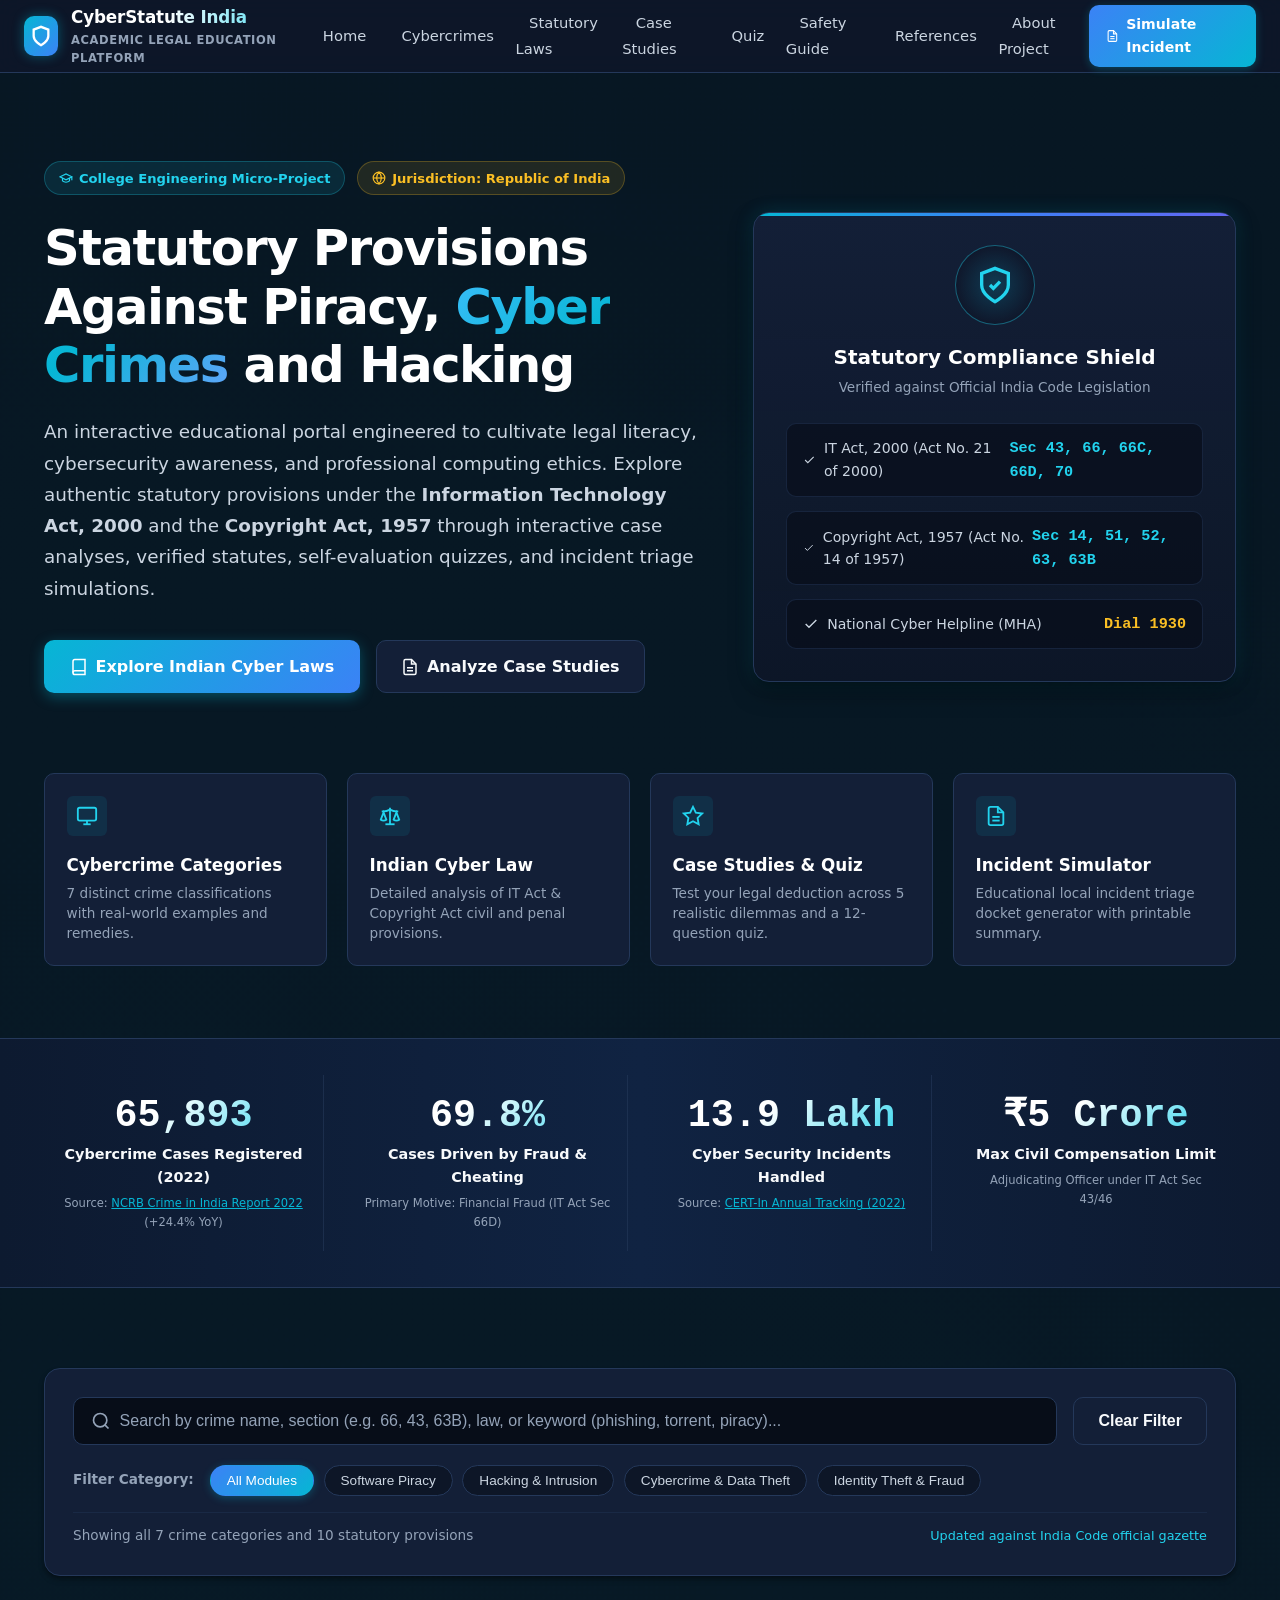
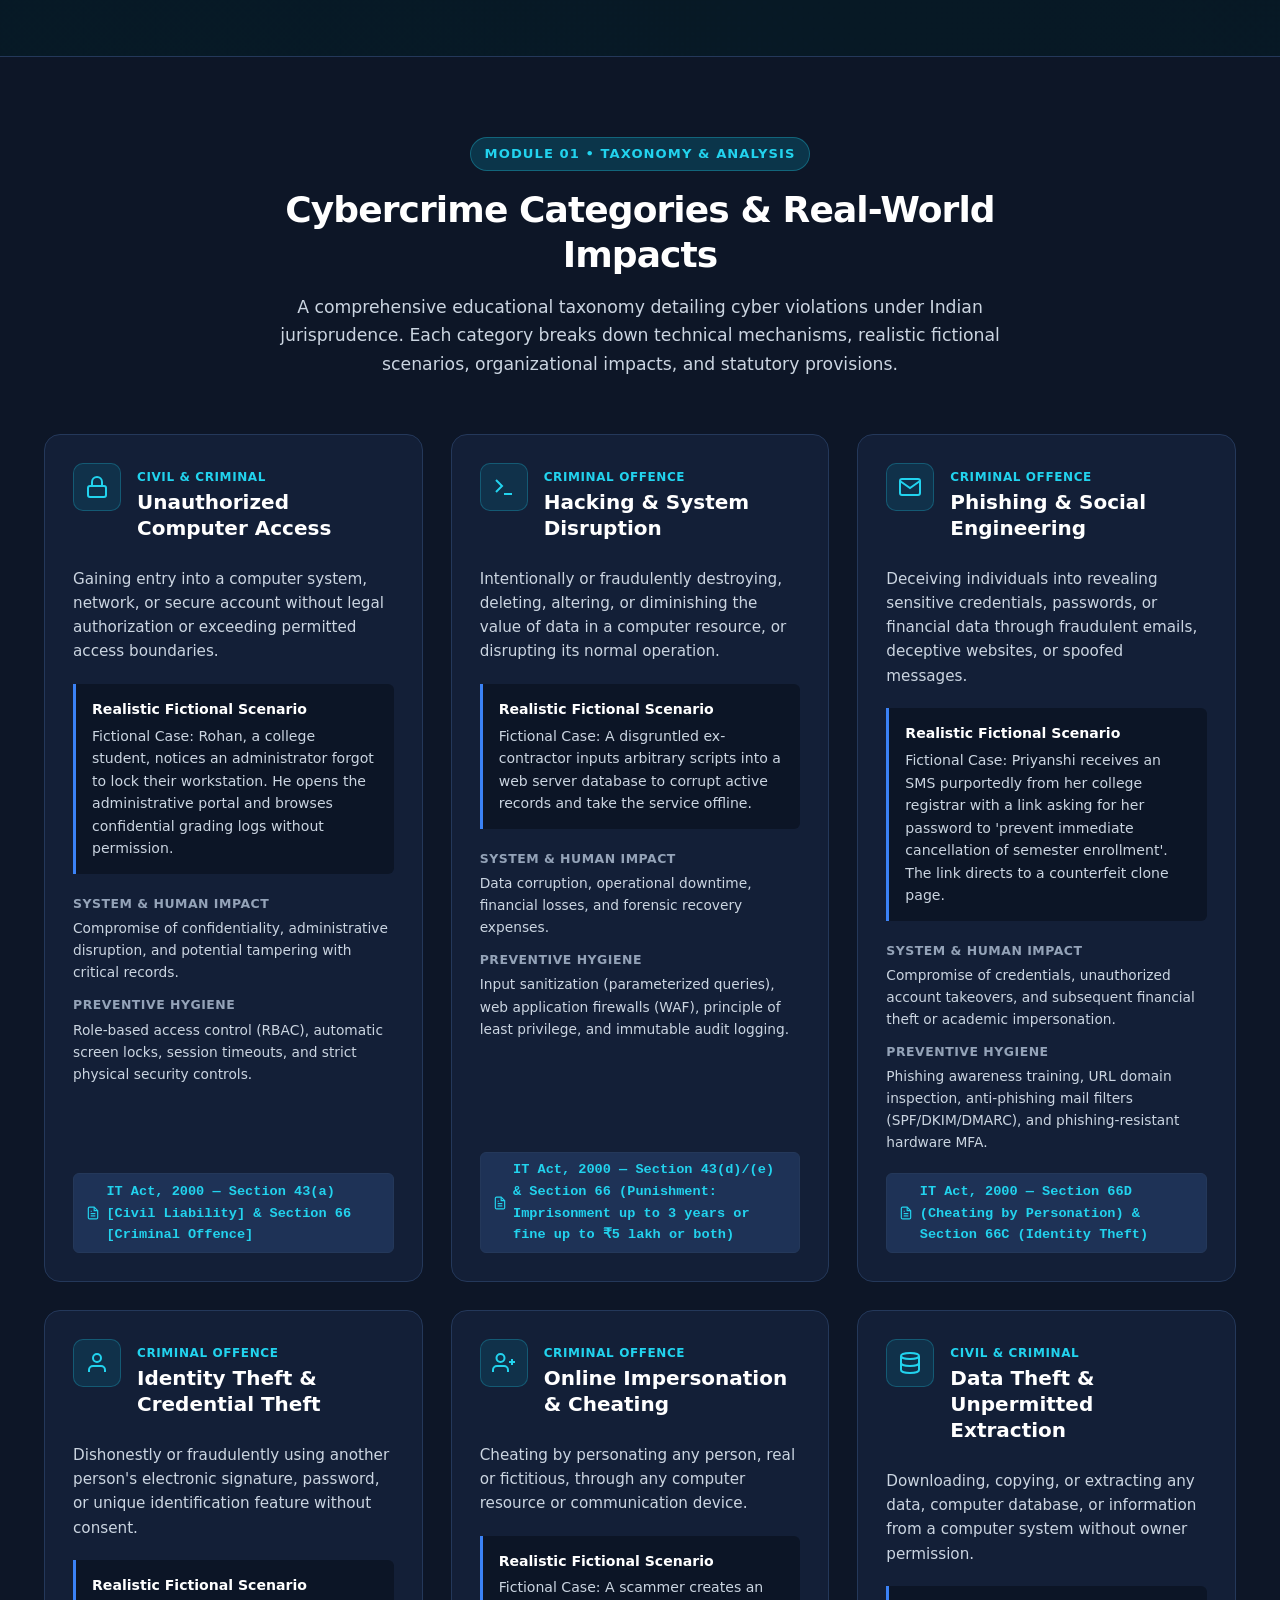
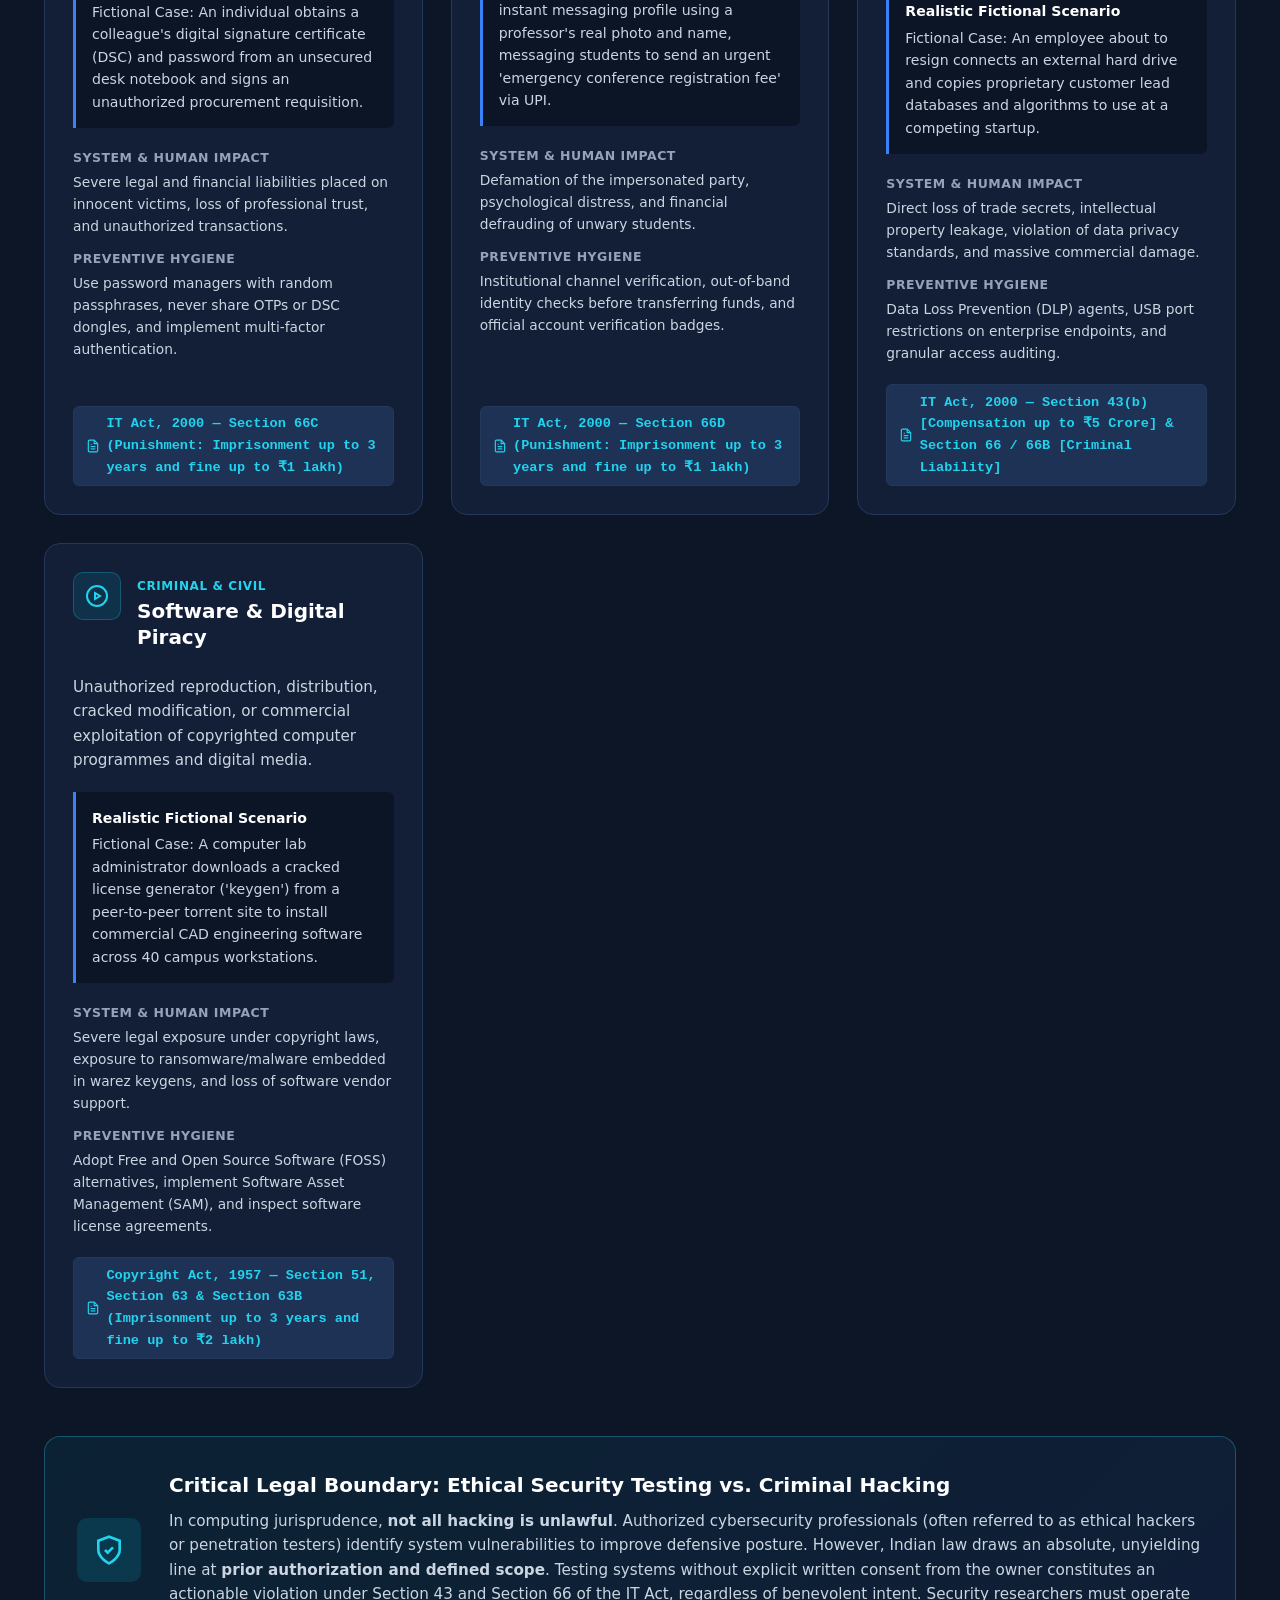
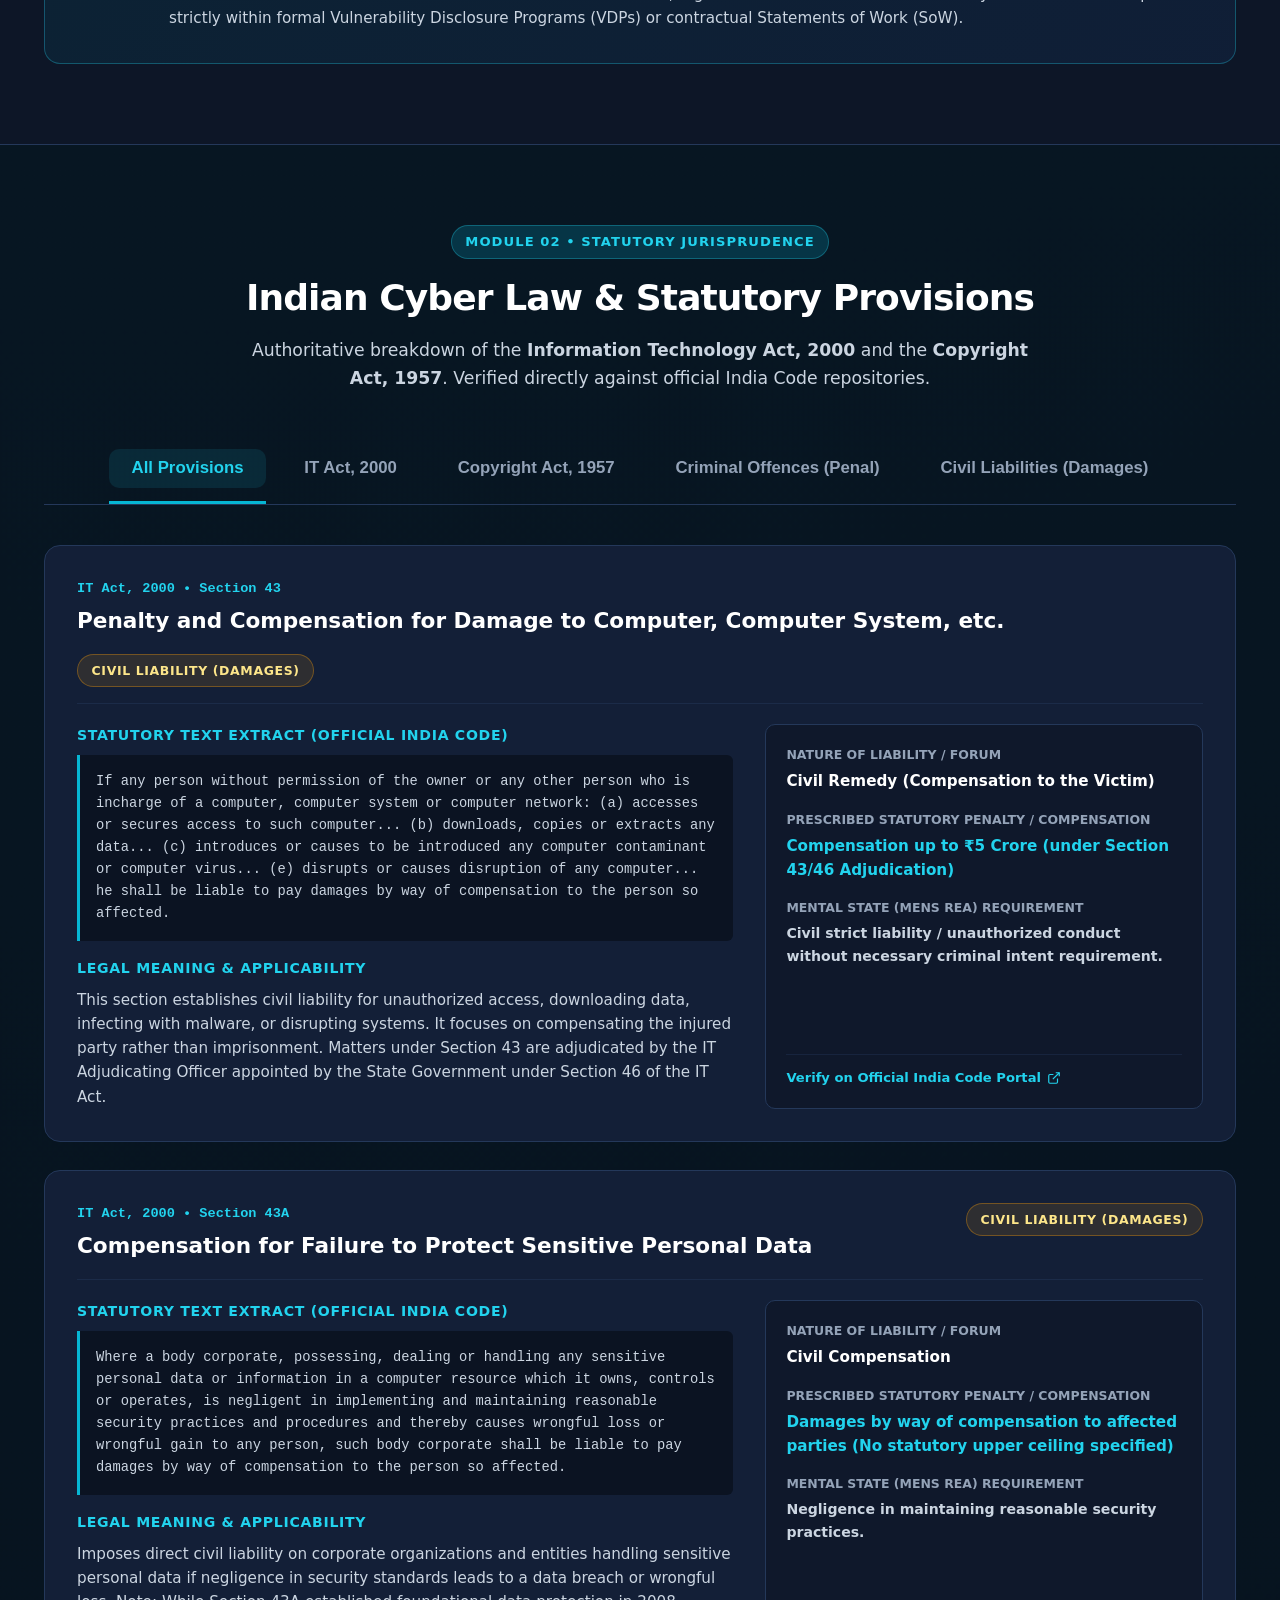
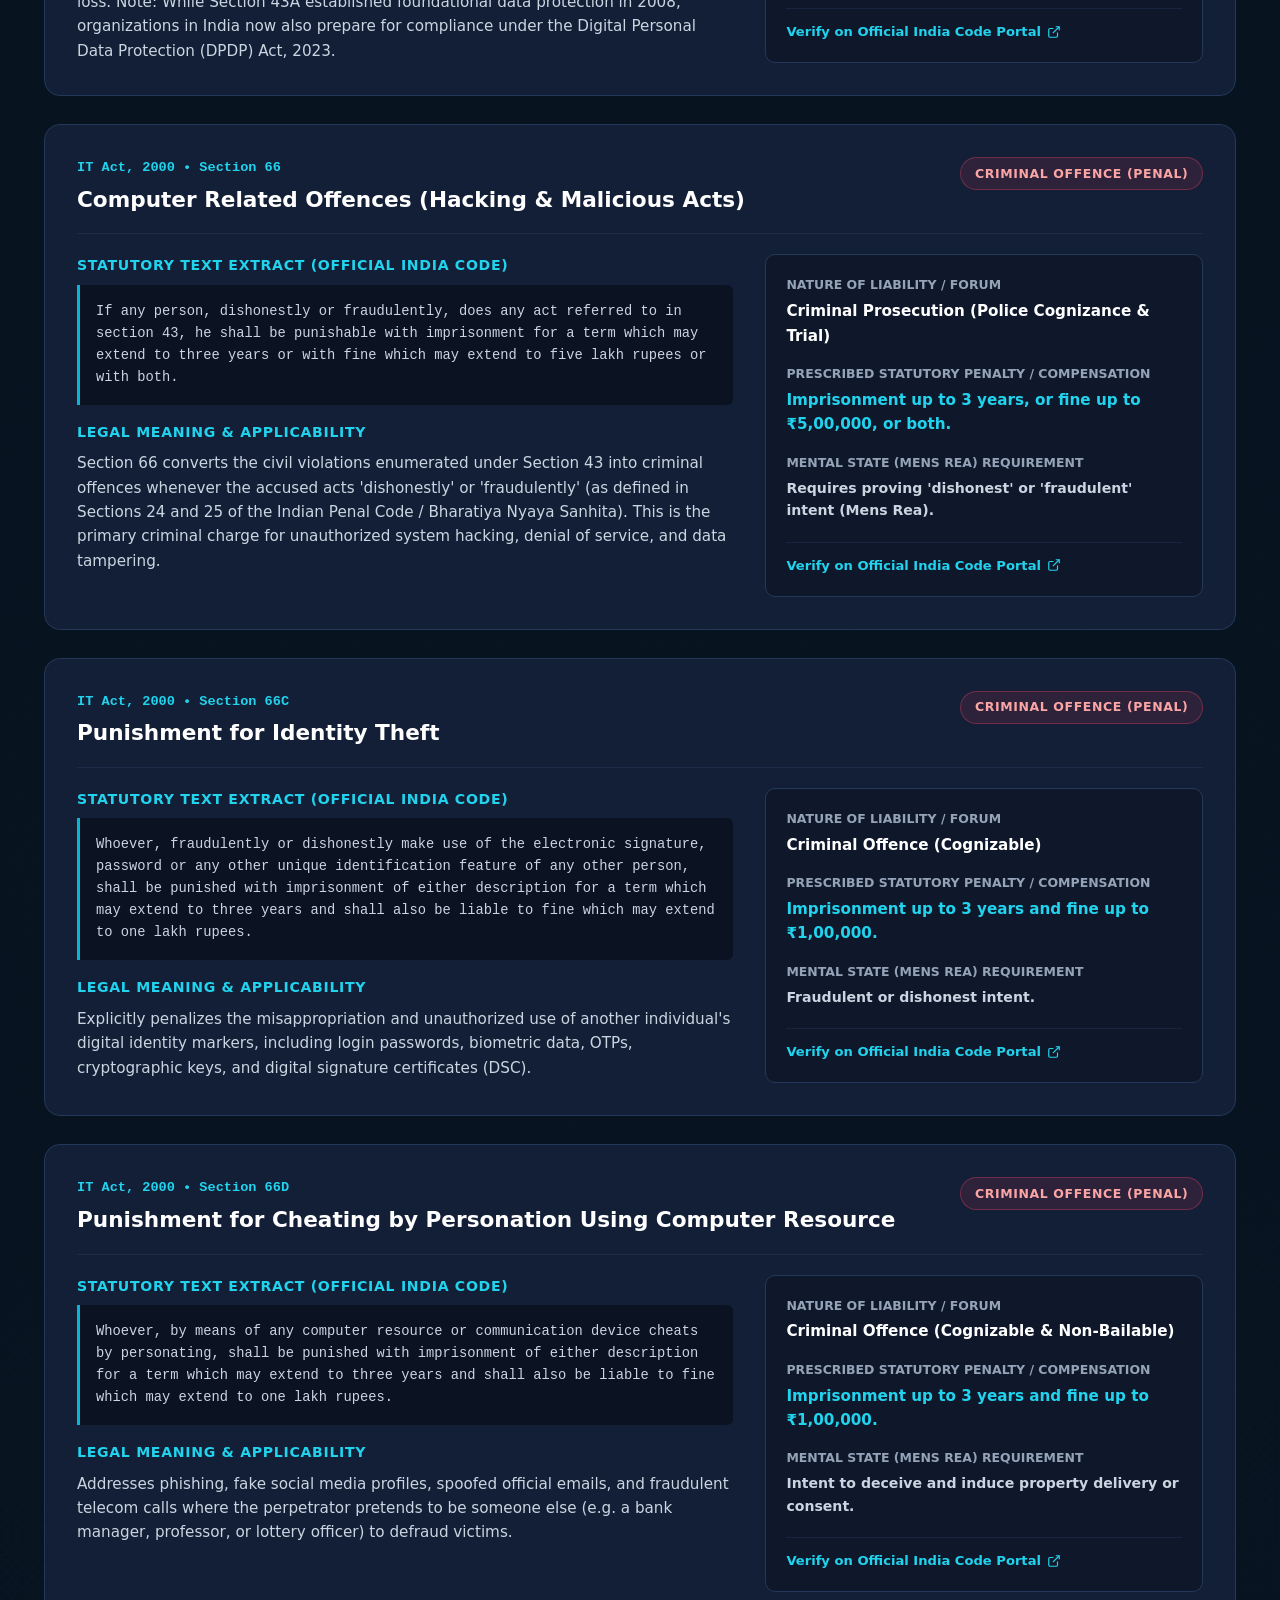
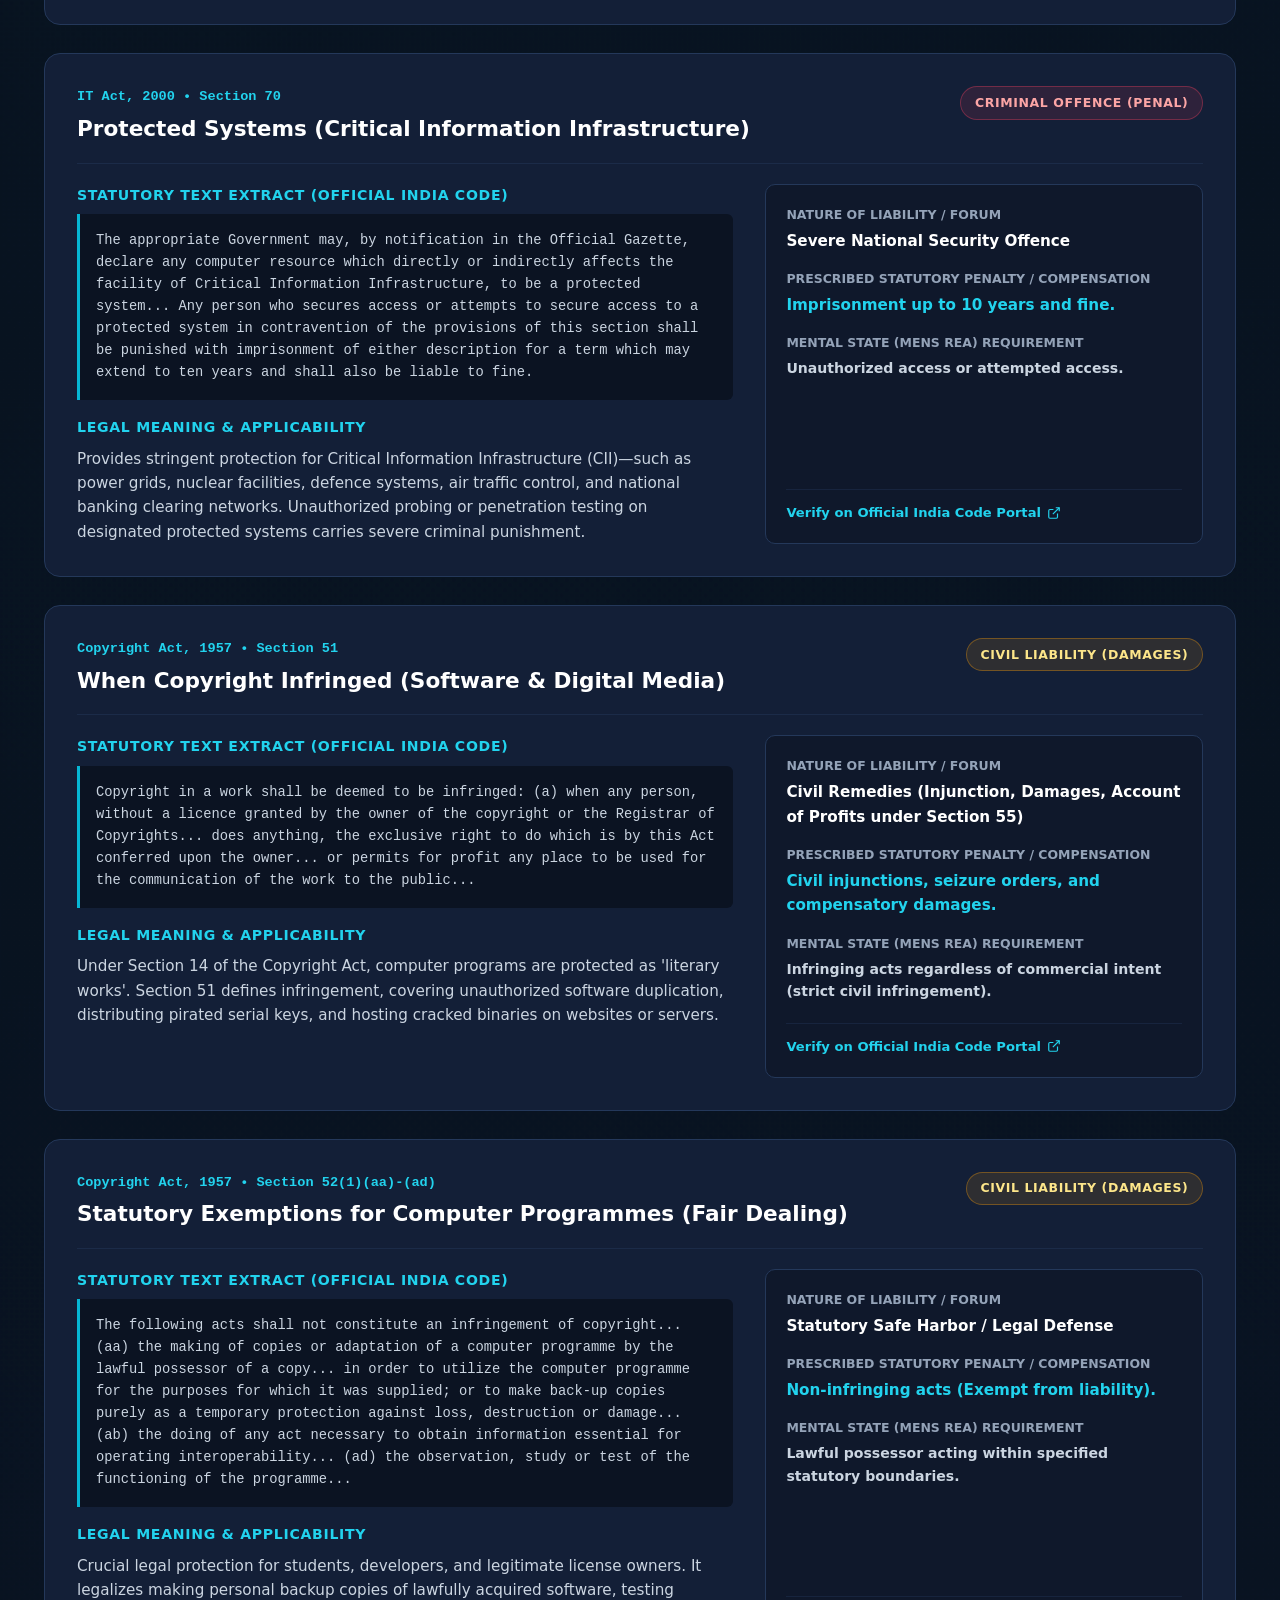
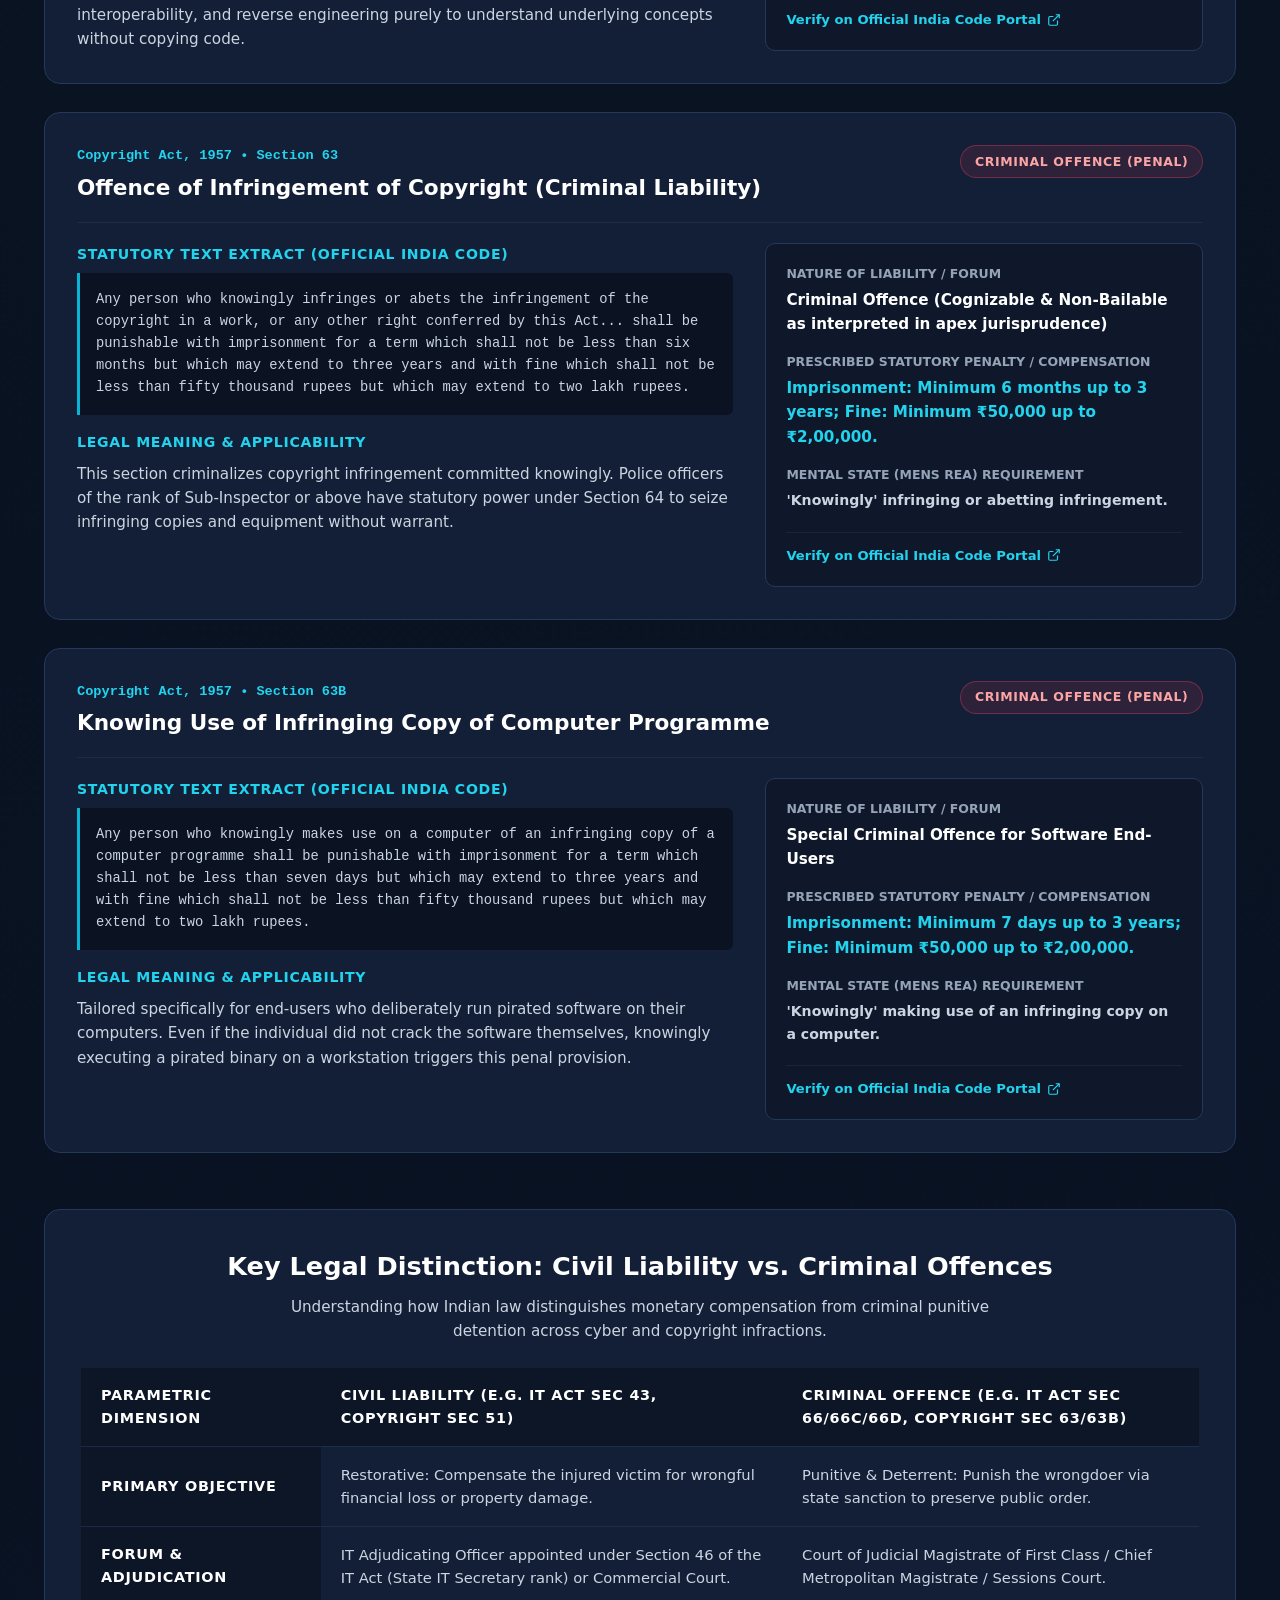
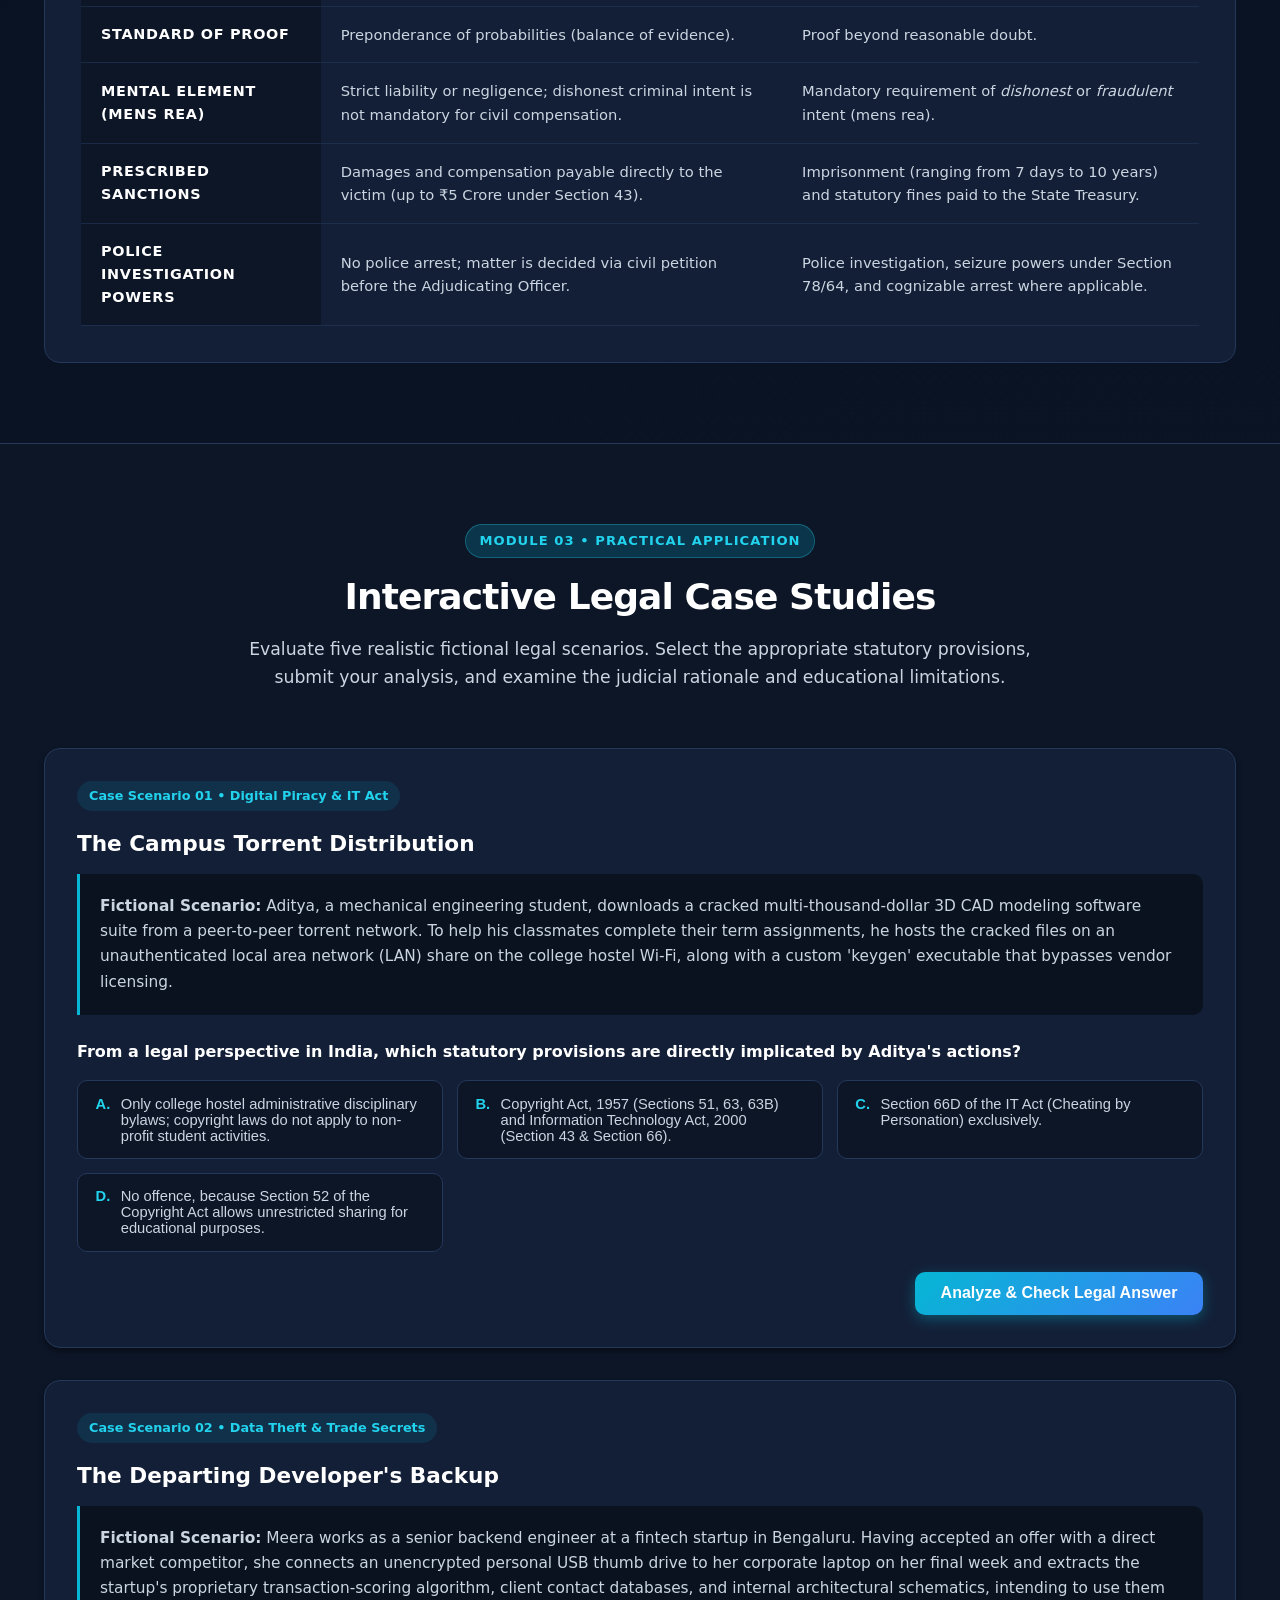
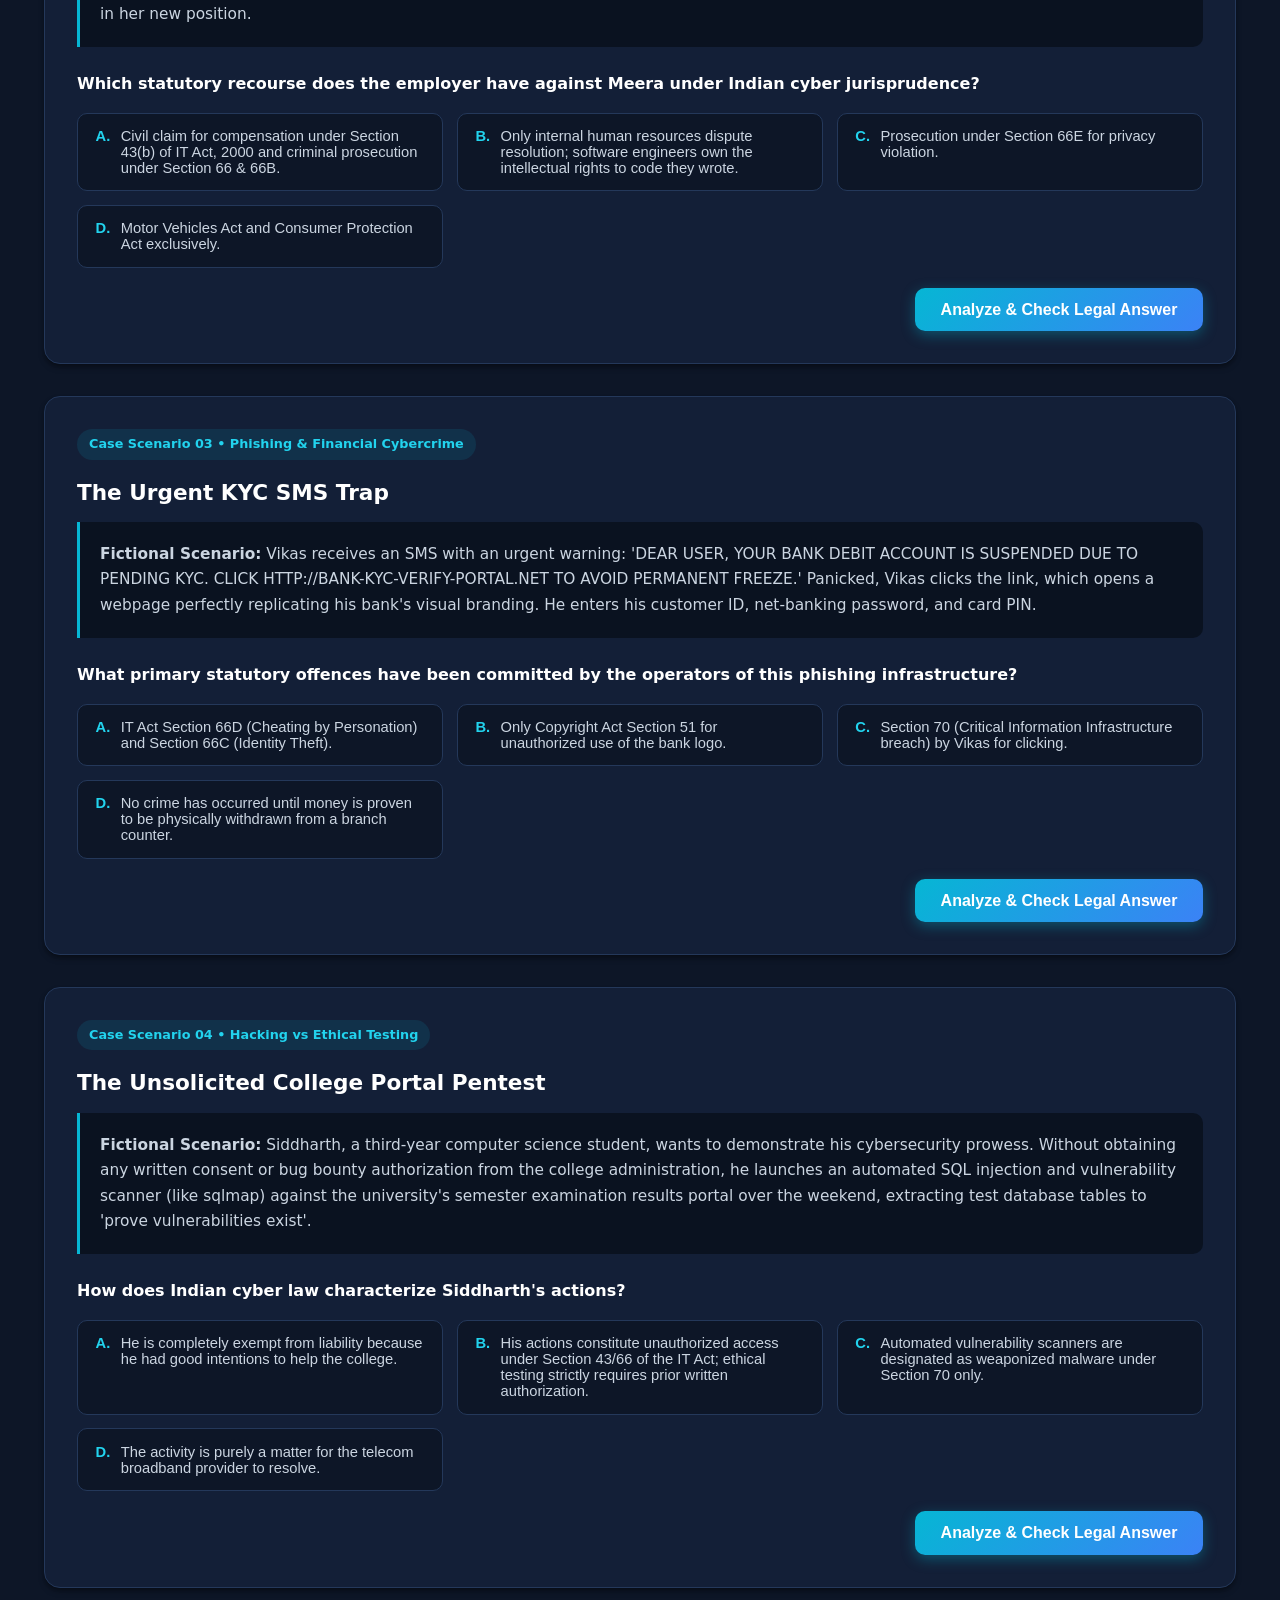
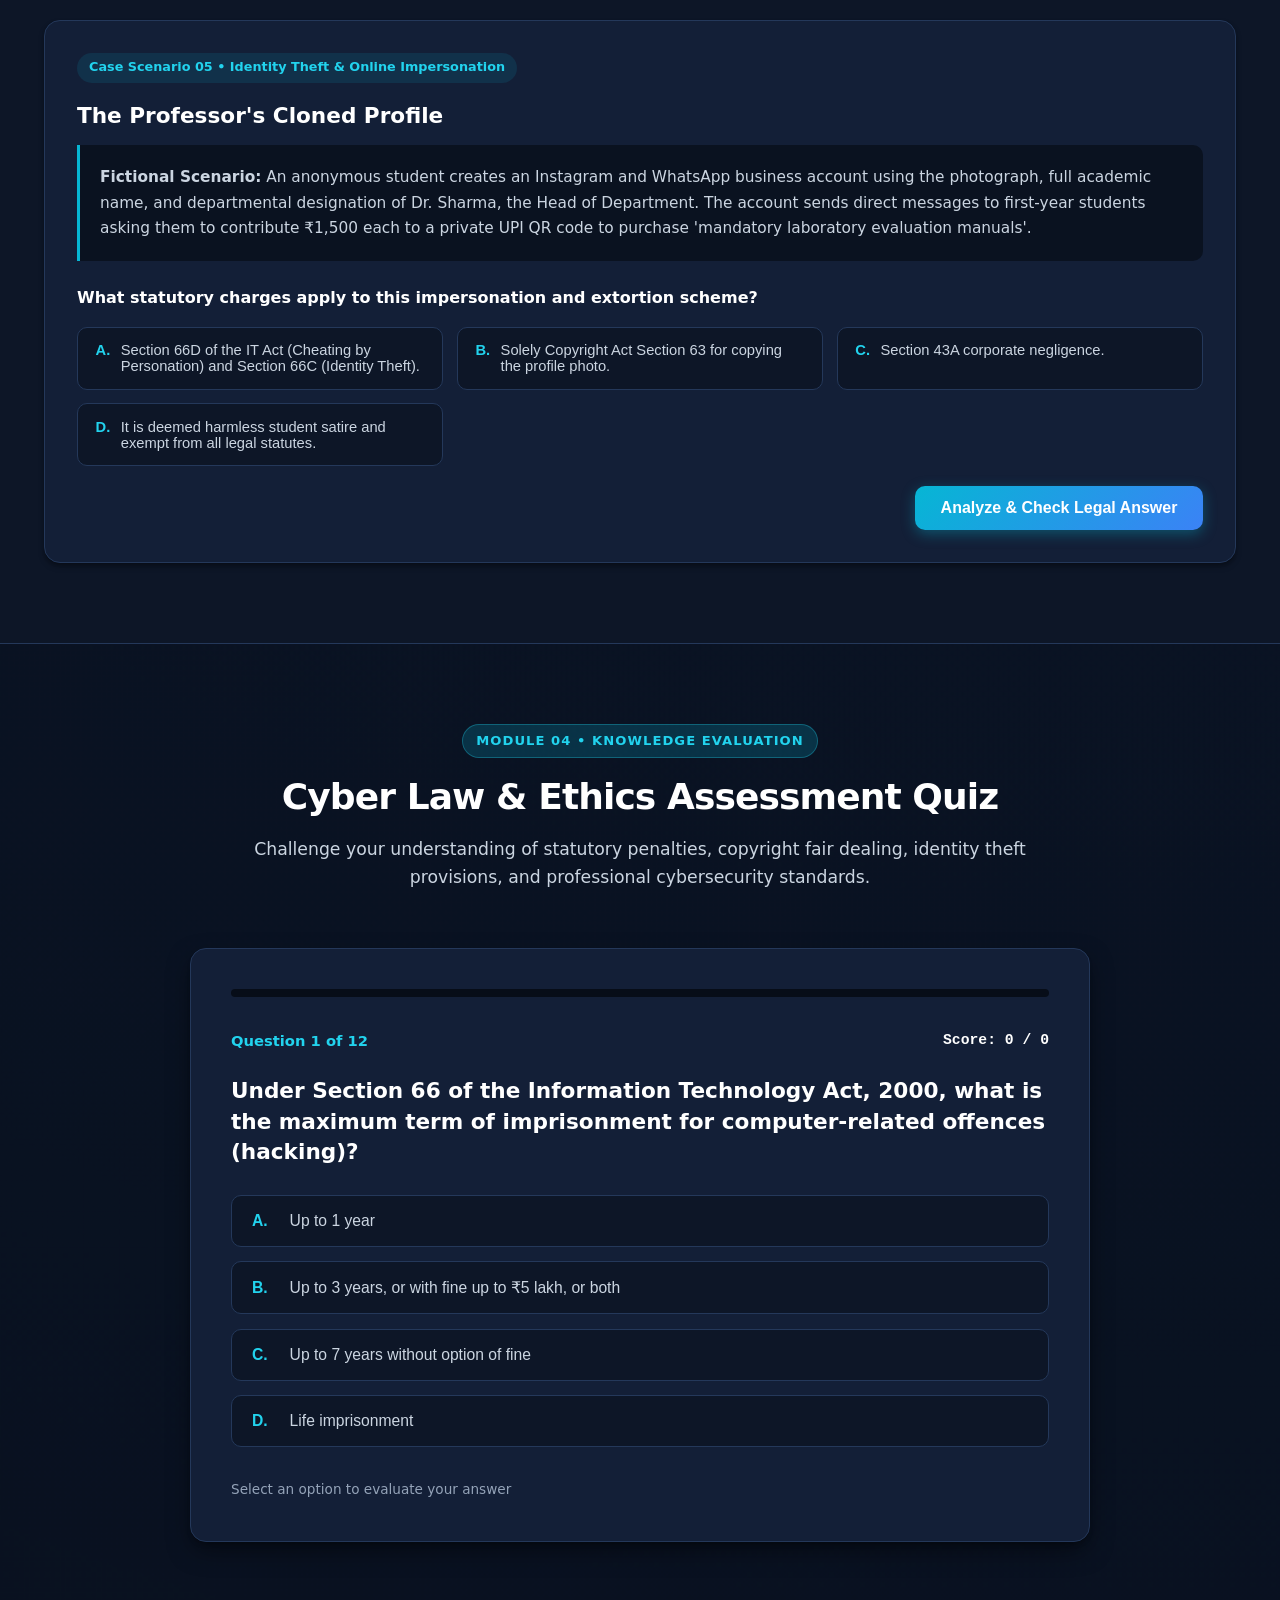
==== index.html @ 5ec24bac "feat: initialize project structure - Set up React with Vite and Tailwind CSS - Configure TypeScript " ====
<!DOCTYPE html>
<html lang="en">
<head>
  <meta charset="UTF-8" />
  <meta name="viewport" content="width=device-width, initial-scale=1.0" />
  <title>Statutory Provisions Against Piracy, Cyber Crimes and Hacking</title>
  <meta name="description" content="An interactive educational web platform on Indian statutory provisions under the IT Act 2000 and Copyright Act 1957 covering cybercrimes, hacking, digital piracy, case studies, quizzes, and safety guides." />
  
  <!-- Open Graph / Social Meta -->
  <meta property="og:title" content="Statutory Provisions Against Piracy, Cyber Crimes and Hacking" />
  <meta property="og:description" content="An interactive educational web platform on Indian statutory provisions under the IT Act 2000 and Copyright Act 1957 covering cybercrimes, hacking, digital piracy, case studies, quizzes, and safety guides." />
  <meta property="og:type" content="website" />
  <meta name="twitter:card" content="summary_large_image" />

  <!-- Clean Vanilla Stylesheet -->
  <link rel="stylesheet" href="style.css" />
</head>
<body>

  <!-- Navigation Bar -->
  <header class="navbar" id="navbar">
    <div class="nav-container">
      <a href="#home" class="nav-brand">
        <div class="brand-icon" aria-hidden="true">
          <svg width="22" height="22" viewBox="0 0 24 24" fill="none" stroke="currentColor" stroke-width="2.5"><path d="M12 22s8-4 8-10V5l-8-3-8 3v7c0 6 8 10 8 10z"></path></svg>
        </div>
        <div class="brand-text">
          <span class="brand-title">CyberStatute India</span>
          <span class="brand-subtitle">Academic Legal Education Platform</span>
        </div>
      </a>

      <nav>
        <ul class="nav-links" id="navLinks">
          <li><a href="#home" class="nav-link">Home</a></li>
          <li><a href="#categories" class="nav-link">Cybercrimes</a></li>
          <li><a href="#laws" class="nav-link">Statutory Laws</a></li>
          <li><a href="#cases" class="nav-link">Case Studies</a></li>
          <li><a href="#quiz" class="nav-link">Quiz</a></li>
          <li><a href="#safety" class="nav-link">Safety Guide</a></li>
          <li><a href="#references" class="nav-link">References</a></li>
          <li><a href="#about" class="nav-link">About Project</a></li>
        </ul>
      </nav>

      <div class="nav-actions">
        <a href="#incident-simulator" class="btn-report-nav">
          <svg width="16" height="16" viewBox="0 0 24 24" fill="none" stroke="currentColor" stroke-width="2"><path d="M14 2H6a2 2 0 0 0-2 2v16a2 2 0 0 0 2 2h12a2 2 0 0 0 2-2V8z"></path><polyline points="14 2 14 8 20 8"></polyline><line x1="16" y1="13" x2="8" y2="13"></line><line x1="16" y1="17" x2="8" y2="17"></line></svg>
          <span>Simulate Incident</span>
        </a>
        <button class="mobile-menu-btn" id="mobileMenuBtn" aria-label="Toggle Navigation Menu">
          <svg width="24" height="24" viewBox="0 0 24 24" fill="none" stroke="currentColor" stroke-width="2"><line x1="3" y1="12" x2="21" y2="12"></line><line x1="3" y1="6" x2="21" y2="6"></line><line x1="3" y1="18" x2="21" y2="18"></line></svg>
        </button>
      </div>
    </div>
  </header>

  <!-- Main Content Body -->
  <main>

    <!-- SECTION 1: HOME / HERO -->
    <section class="hero-section" id="home">
      <div class="container">
        <div class="hero-grid">
          <div>
            <div class="hero-badge-wrap">
              <span class="academic-badge">
                <svg width="14" height="14" viewBox="0 0 24 24" fill="none" stroke="currentColor" stroke-width="2"><path d="M22 10v6M2 10l10-5 10 5-10 5z"></path><path d="M6 12v5c3 3 9 3 12 0v-5"></path></svg>
                College Engineering Micro-Project
              </span>
              <span class="jurisdiction-badge">
                <svg width="14" height="14" viewBox="0 0 24 24" fill="none" stroke="currentColor" stroke-width="2"><circle cx="12" cy="12" r="10"></circle><line x1="2" y1="12" x2="22" y2="12"></line><path d="M12 2a15.3 15.3 0 0 1 4 10 15.3 15.3 0 0 1-4 10 15.3 15.3 0 0 1-4-10 15.3 15.3 0 0 1 4-10z"></path></svg>
                Jurisdiction: Republic of India
              </span>
            </div>

            <!-- Exact Project Title Preserved -->
            <h1 class="hero-title">
              Statutory Provisions Against Piracy, <span class="highlight">Cyber Crimes</span> and Hacking
            </h1>

            <p class="hero-description">
              An interactive educational portal engineered to cultivate legal literacy, cybersecurity awareness, and professional computing ethics. Explore authentic statutory provisions under the <strong>Information Technology Act, 2000</strong> and the <strong>Copyright Act, 1957</strong> through interactive case analyses, verified statutes, self-evaluation quizzes, and incident triage simulations.
            </p>

            <div class="hero-cta-group">
              <a href="#laws" class="btn-primary">
                <svg width="18" height="18" viewBox="0 0 24 24" fill="none" stroke="currentColor" stroke-width="2"><path d="M4 19.5A2.5 2.5 0 0 1 6.5 17H20"></path><path d="M6.5 2H20v20H6.5A2.5 2.5 0 0 1 4 19.5v-15A2.5 2.5 0 0 1 6.5 2z"></path></svg>
                <span>Explore Indian Cyber Laws</span>
              </a>
              <a href="#cases" class="btn-secondary">
                <svg width="18" height="18" viewBox="0 0 24 24" fill="none" stroke="currentColor" stroke-width="2"><path d="M14 2H6a2 2 0 0 0-2 2v16a2 2 0 0 0 2 2h12a2 2 0 0 0 2-2V8z"></path><polyline points="14 2 14 8 20 8"></polyline><line x1="16" y1="13" x2="8" y2="13"></line><line x1="16" y1="17" x2="8" y2="17"></line></svg>
                <span>Analyze Case Studies</span>
              </a>
            </div>
          </div>

          <!-- Hero Graphic Card -->
          <div class="hero-graphic-card">
            <div class="shield-display">
              <div class="shield-icon-wrapper" aria-hidden="true">
                <svg width="40" height="40" viewBox="0 0 24 24" fill="none" stroke="currentColor" stroke-width="2"><path d="M12 22s8-4 8-10V5l-8-3-8 3v7c0 6 8 10 8 10z"></path><polyline points="9 12 11 14 15 10"></polyline></svg>
              </div>
              <h2 class="shield-title">Statutory Compliance Shield</h2>
              <p class="shield-subtitle">Verified against Official India Code Legislation</p>
            </div>

            <div class="stat-pills-list">
              <div class="stat-row">
                <span class="stat-row-label">
                  <svg width="16" height="16" viewBox="0 0 24 24" fill="none" stroke="currentColor" stroke-width="2"><polyline points="20 6 9 17 4 12"></polyline></svg>
                  IT Act, 2000 (Act No. 21 of 2000)
                </span>
                <span class="stat-row-value">Sec 43, 66, 66C, 66D, 70</span>
              </div>
              <div class="stat-row">
                <span class="stat-row-label">
                  <svg width="16" height="16" viewBox="0 0 24 24" fill="none" stroke="currentColor" stroke-width="2"><polyline points="20 6 9 17 4 12"></polyline></svg>
                  Copyright Act, 1957 (Act No. 14 of 1957)
                </span>
                <span class="stat-row-value">Sec 14, 51, 52, 63, 63B</span>
              </div>
              <div class="stat-row">
                <span class="stat-row-label">
                  <svg width="16" height="16" viewBox="0 0 24 24" fill="none" stroke="currentColor" stroke-width="2"><polyline points="20 6 9 17 4 12"></polyline></svg>
                  National Cyber Helpline (MHA)
                </span>
                <span class="stat-row-value" style="color:#fbbf24;">Dial 1930</span>
              </div>
            </div>
          </div>
        </div>

        <!-- Quick Navigation Cards Grid -->
        <div class="nav-cards-grid">
          <a href="#categories" class="nav-card">
            <div class="nav-card-icon">
              <svg width="22" height="22" viewBox="0 0 24 24" fill="none" stroke="currentColor" stroke-width="2"><rect x="2" y="3" width="20" height="14" rx="2" ry="2"></rect><line x1="8" y1="21" x2="16" y2="21"></line><line x1="12" y1="17" x2="12" y2="21"></line></svg>
            </div>
            <div class="nav-card-title">Cybercrime Categories</div>
            <div class="nav-card-desc">7 distinct crime classifications with real-world examples and remedies.</div>
          </a>
          <a href="#laws" class="nav-card">
            <div class="nav-card-icon">
              <svg width="22" height="22" viewBox="0 0 24 24" fill="none" stroke="currentColor" stroke-width="2"><path d="m16 16 3-8 3 8c-.87.65-1.92 1-3 1s-2.13-.35-3-1Z"></path><path d="m2 16 3-8 3 8c-.87.65-1.92 1-3 1s-2.13-.35-3-1Z"></path><path d="M7 21h10"></path><path d="M12 3v18"></path><path d="M3 7h2c2 0 5-1 7-2 2 1 5 2 7 2h2"></path></svg>
            </div>
            <div class="nav-card-title">Indian Cyber Law</div>
            <div class="nav-card-desc">Detailed analysis of IT Act & Copyright Act civil and penal provisions.</div>
          </a>
          <a href="#cases" class="nav-card">
            <div class="nav-card-icon">
              <svg width="22" height="22" viewBox="0 0 24 24" fill="none" stroke="currentColor" stroke-width="2"><polygon points="12 2 15.09 8.26 22 9.27 17 14.14 18.18 21.02 12 17.77 5.82 21.02 7 14.14 2 9.27 8.91 8.26 12 2"></polygon></svg>
            </div>
            <div class="nav-card-title">Case Studies & Quiz</div>
            <div class="nav-card-desc">Test your legal deduction across 5 realistic dilemmas and a 12-question quiz.</div>
          </a>
          <a href="#incident-simulator" class="nav-card">
            <div class="nav-card-icon">
              <svg width="22" height="22" viewBox="0 0 24 24" fill="none" stroke="currentColor" stroke-width="2"><path d="M14 2H6a2 2 0 0 0-2 2v16a2 2 0 0 0 2 2h12a2 2 0 0 0 2-2V8z"></path><polyline points="14 2 14 8 20 8"></polyline><line x1="16" y1="13" x2="8" y2="13"></line><line x1="16" y1="17" x2="8" y2="17"></line></svg>
            </div>
            <div class="nav-card-title">Incident Simulator</div>
            <div class="nav-card-desc">Educational local incident triage docket generator with printable summary.</div>
          </a>
        </div>
      </div>
    </section>

    <!-- VERIFIED OFFICIAL STATISTICS BANNER (NCRB & CERT-In Supported) -->
    <section class="stats-banner" aria-label="Official Indian Cybercrime Statistics">
      <div class="container">
        <div class="stats-grid">
          <div class="stat-card">
            <div class="stat-number">65,893</div>
            <div class="stat-label">Cybercrime Cases Registered (2022)</div>
            <div class="stat-source">Source: <a href="https://ncrb.gov.in" target="_blank" rel="noopener noreferrer">NCRB Crime in India Report 2022</a> (+24.4% YoY)</div>
          </div>
          <div class="stat-card">
            <div class="stat-number">69.8%</div>
            <div class="stat-label">Cases Driven by Fraud & Cheating</div>
            <div class="stat-source">Primary Motive: Financial Fraud (IT Act Sec 66D)</div>
          </div>
          <div class="stat-card">
            <div class="stat-number">13.9 Lakh</div>
            <div class="stat-label">Cyber Security Incidents Handled</div>
            <div class="stat-source">Source: <a href="https://www.cert-in.org.in" target="_blank" rel="noopener noreferrer">CERT-In Annual Tracking (2022)</a></div>
          </div>
          <div class="stat-card">
            <div class="stat-number">₹5 Crore</div>
            <div class="stat-label">Max Civil Compensation Limit</div>
            <div class="stat-source">Adjudicating Officer under IT Act Sec 43/46</div>
          </div>
        </div>
      </div>
    </section>

    <!-- SECTION 4: GLOBAL SEARCH & FILTER CONTROLS -->
    <section class="section" style="padding-bottom: 2rem;">
      <div class="container">
        <div class="search-filter-panel">
          <div class="search-box-row">
            <div class="search-input-wrapper">
              <svg class="search-icon" width="20" height="20" viewBox="0 0 24 24" fill="none" stroke="currentColor" stroke-width="2"><circle cx="11" cy="11" r="8"></circle><line x1="21" y1="21" x2="16.65" y2="16.65"></line></svg>
              <input type="search" id="globalSearchInput" class="search-input" placeholder="Search by crime name, section (e.g. 66, 43, 63B), law, or keyword (phishing, torrent, piracy)..." />
            </div>
            <button type="button" class="btn-secondary" onclick="resetSearchAndFilters()">
              Clear Filter
            </button>
          </div>

          <div class="filter-pills-row">
            <span class="filter-label">Filter Category:</span>
            <button type="button" class="filter-btn active" data-filter="all">All Modules</button>
            <button type="button" class="filter-btn" data-filter="piracy">Software Piracy</button>
            <button type="button" class="filter-btn" data-filter="hacking">Hacking & Intrusion</button>
            <button type="button" class="filter-btn" data-filter="cybercrime">Cybercrime & Data Theft</button>
            <button type="button" class="filter-btn" data-filter="identity">Identity Theft & Fraud</button>
          </div>

          <div class="search-results-info">
            <span id="searchResultCount">Showing all 7 crime categories and 10 statutory provisions</span>
            <span style="font-size:0.8rem; color:var(--accent-cyan-light);">Updated against India Code official gazette</span>
          </div>
        </div>
      </div>
    </section>

    <!-- SECTION 2: CYBERCRIME CATEGORIES -->
    <section class="section section-alt" id="categories">
      <div class="container">
        <div class="section-header">
          <span class="section-badge">Module 01 &bull; Taxonomy & Analysis</span>
          <h2 class="section-title">Cybercrime Categories & Real-World Impacts</h2>
          <p class="section-subtitle">
            A comprehensive educational taxonomy detailing cyber violations under Indian jurisprudence. Each category breaks down technical mechanisms, realistic fictional scenarios, organizational impacts, and statutory provisions.
          </p>
        </div>

        <div class="crimes-grid" id="crimesGrid">
          <!-- Dynamically populated by script.js -->
        </div>

        <!-- SPECIAL CALLOUT: Authorized Ethical Hacking vs Unauthorized Intrusion -->
        <div class="ethical-callout">
          <div class="callout-icon" aria-hidden="true">
            <svg width="32" height="32" viewBox="0 0 24 24" fill="none" stroke="currentColor" stroke-width="2"><path d="M12 22s8-4 8-10V5l-8-3-8 3v7c0 6 8 10 8 10z"></path><path d="M9 12l2 2 4-4"></path></svg>
          </div>
          <div class="callout-content">
            <h4>Critical Legal Boundary: Ethical Security Testing vs. Criminal Hacking</h4>
            <p>
              In computing jurisprudence, <strong>not all hacking is unlawful</strong>. Authorized cybersecurity professionals (often referred to as ethical hackers or penetration testers) identify system vulnerabilities to improve defensive posture. However, Indian law draws an absolute, unyielding line at <strong>prior authorization and defined scope</strong>. Testing systems without explicit written consent from the owner constitutes an actionable violation under Section 43 and Section 66 of the IT Act, regardless of benevolent intent. Security researchers must operate strictly within formal Vulnerability Disclosure Programs (VDPs) or contractual Statements of Work (SoW).
            </p>
          </div>
        </div>
      </div>
    </section>

    <!-- SECTION 3: INDIAN CYBER LAW (STATUTORY PROVISIONS) -->
    <section class="section" id="laws">
      <div class="container">
        <div class="section-header">
          <span class="section-badge">Module 02 &bull; Statutory Jurisprudence</span>
          <h2 class="section-title">Indian Cyber Law & Statutory Provisions</h2>
          <p class="section-subtitle">
            Authoritative breakdown of the <strong>Information Technology Act, 2000</strong> and the <strong>Copyright Act, 1957</strong>. Verified directly against official India Code repositories.
          </p>
        </div>

        <!-- Laws Tabs -->
        <div class="laws-tabs-wrapper">
          <div class="laws-tabs">
            <button type="button" class="law-tab-btn active" data-law-tab="all">All Provisions</button>
            <button type="button" class="law-tab-btn" data-law-tab="itact">IT Act, 2000</button>
            <button type="button" class="law-tab-btn" data-law-tab="copyright">Copyright Act, 1957</button>
            <button type="button" class="law-tab-btn" data-law-tab="criminal">Criminal Offences (Penal)</button>
            <button type="button" class="law-tab-btn" data-law-tab="civil">Civil Liabilities (Damages)</button>
          </div>
        </div>

        <!-- Statutes List Container -->
        <div class="statutes-list" id="statutesList">
          <!-- Populated by script.js -->
        </div>

        <!-- Civil Liability vs Criminal Offences Comparison Table -->
        <div class="comparison-card">
          <div class="comparison-header">
            <h3>Key Legal Distinction: Civil Liability vs. Criminal Offences</h3>
            <p style="color:var(--text-secondary); max-width:700px; margin:0 auto; font-size:0.95rem;">
              Understanding how Indian law distinguishes monetary compensation from criminal punitive detention across cyber and copyright infractions.
            </p>
          </div>

          <div class="table-responsive">
            <table class="legal-table" aria-label="Comparison between Civil Liability and Criminal Offences">
              <thead>
                <tr>
                  <th scope="col">Parametric Dimension</th>
                  <th scope="col">Civil Liability (e.g. IT Act Sec 43, Copyright Sec 51)</th>
                  <th scope="col">Criminal Offence (e.g. IT Act Sec 66/66C/66D, Copyright Sec 63/63B)</th>
                </tr>
              </thead>
              <tbody>
                <tr>
                  <th scope="row" style="color:#fff;">Primary Objective</th>
                  <td>Restorative: Compensate the injured victim for wrongful financial loss or property damage.</td>
                  <td>Punitive & Deterrent: Punish the wrongdoer via state sanction to preserve public order.</td>
                </tr>
                <tr>
                  <th scope="row" style="color:#fff;">Forum & Adjudication</th>
                  <td>IT Adjudicating Officer appointed under Section 46 of the IT Act (State IT Secretary rank) or Commercial Court.</td>
                  <td>Court of Judicial Magistrate of First Class / Chief Metropolitan Magistrate / Sessions Court.</td>
                </tr>
                <tr>
                  <th scope="row" style="color:#fff;">Standard of Proof</th>
                  <td>Preponderance of probabilities (balance of evidence).</td>
                  <td>Proof beyond reasonable doubt.</td>
                </tr>
                <tr>
                  <th scope="row" style="color:#fff;">Mental Element (Mens Rea)</th>
                  <td>Strict liability or negligence; dishonest criminal intent is not mandatory for civil compensation.</td>
                  <td>Mandatory requirement of <em>dishonest</em> or <em>fraudulent</em> intent (mens rea).</td>
                </tr>
                <tr>
                  <th scope="row" style="color:#fff;">Prescribed Sanctions</th>
                  <td>Damages and compensation payable directly to the victim (up to ₹5 Crore under Section 43).</td>
                  <td>Imprisonment (ranging from 7 days to 10 years) and statutory fines paid to the State Treasury.</td>
                </tr>
                <tr>
                  <th scope="row" style="color:#fff;">Police Investigation Powers</th>
                  <td>No police arrest; matter is decided via civil petition before the Adjudicating Officer.</td>
                  <td>Police investigation, seizure powers under Section 78/64, and cognizable arrest where applicable.</td>
                </tr>
              </tbody>
            </table>
          </div>
        </div>
      </div>
    </section>

    <!-- SECTION 5: INTERACTIVE CASE STUDIES -->
    <section class="section section-alt" id="cases">
      <div class="container">
        <div class="section-header">
          <span class="section-badge">Module 03 &bull; Practical Application</span>
          <h2 class="section-title">Interactive Legal Case Studies</h2>
          <p class="section-subtitle">
            Evaluate five realistic fictional legal scenarios. Select the appropriate statutory provisions, submit your analysis, and examine the judicial rationale and educational limitations.
          </p>
        </div>

        <div class="case-studies-container" id="caseStudiesContainer">
          <!-- Dynamically injected by script.js -->
        </div>
      </div>
    </section>

    <!-- SECTION 6: INTERACTIVE QUIZ -->
    <section class="section" id="quiz">
      <div class="container">
        <div class="section-header">
          <span class="section-badge">Module 04 &bull; Knowledge Evaluation</span>
          <h2 class="section-title">Cyber Law & Ethics Assessment Quiz</h2>
          <p class="section-subtitle">
            Challenge your understanding of statutory penalties, copyright fair dealing, identity theft provisions, and professional cybersecurity standards.
          </p>
        </div>

        <div class="quiz-wrapper">
          <!-- Progress Bar -->
          <div class="quiz-progress-bar-container" aria-hidden="true">
            <div class="quiz-progress-bar" id="quizProgressBar"></div>
          </div>

          <!-- Active Question View -->
          <div id="quizActiveView">
            <div class="quiz-meta-header">
              <span class="quiz-counter" id="quizCounter">Question 1 of 12</span>
              <span class="quiz-live-score" id="quizLiveScore">Score: 0 / 0</span>
            </div>

            <h3 class="quiz-question-text" id="quizQuestionText">Loading quiz question...</h3>

            <div class="quiz-options-grid" id="quizOptionsGrid">
              <!-- Options populated dynamically -->
            </div>

            <div class="quiz-explanation-box" id="quizExplanation">
              <!-- Explanation appears after answering -->
            </div>

            <div class="quiz-controls">
              <span style="font-size:0.85rem; color:var(--text-muted);">Select an option to evaluate your answer</span>
              <button type="button" class="btn-primary" id="quizNextBtn" onclick="nextQuizQuestion()" style="display:none;">
                Next Question
              </button>
            </div>
          </div>

          <!-- Final Result View -->
          <div class="quiz-result-view" id="quizResultView">
            <div class="result-score-circle">
              <div class="score-num" id="quizFinalScore">0</div>
              <div class="score-total">out of 12</div>
            </div>
            <h3 class="result-verdict" id="quizVerdict">Assessment Complete</h3>
            <p class="result-feedback" id="quizFeedback">Reviewing performance metrics...</p>
            <button type="button" class="btn-primary" onclick="restartQuiz()">
              <svg width="18" height="18" viewBox="0 0 24 24" fill="none" stroke="currentColor" stroke-width="2"><polyline points="1 4 1 10 7 10"></polyline><path d="M3.51 15a9 9 0 1 0 2.13-9.36L1 10"></path></svg>
              <span>Restart Quiz</span>
            </button>
          </div>
        </div>
      </div>
    </section>

    <!-- SECTION 7: CYBER SAFETY GUIDE -->
    <section class="section section-alt" id="safety">
      <div class="container">
        <div class="section-header">
          <span class="section-badge">Module 05 &bull; Technical Prevention</span>
          <h2 class="section-title">Cyber Safety & Digital Hygiene Guide</h2>
          <p class="section-subtitle">
            Essential technical and operational safeguards for students, software engineers, and internet users to prevent cyber incidents and adhere to licensing laws.
          </p>
        </div>

        <div class="safety-grid">
          <!-- Card 1: Password Hygiene -->
          <article class="safety-card">
            <div class="safety-card-icon" aria-hidden="true">
              <svg width="24" height="24" viewBox="0 0 24 24" fill="none" stroke="currentColor" stroke-width="2"><rect x="3" y="11" width="18" height="11" rx="2" ry="2"></rect><path d="M7 11V7a5 5 0 0 1 10 0v4"></path></svg>
            </div>
            <h3 class="safety-card-title">Password Hygiene & Entropy</h3>
            <ul class="safety-tips-list">
              <li class="safety-tip-item">
                <span class="safety-check-icon">&#10003;</span>
                <span>Adopt passphrases with 16+ characters combining 4-5 random dictionary words (high entropy).</span>
              </li>
              <li class="safety-tip-item">
                <span class="safety-check-icon">&#10003;</span>
                <span>Never reuse passwords across academic portals, corporate domains, and personal email.</span>
              </li>
              <li class="safety-tip-item">
                <span class="safety-check-icon">&#10003;</span>
                <span>Utilize end-to-end encrypted password managers (e.g., KeePass, Bitwarden) with zero-knowledge architecture.</span>
              </li>
            </ul>
          </article>

          <!-- Card 2: Multi-Factor Authentication -->
          <article class="safety-card">
            <div class="safety-card-icon" aria-hidden="true">
              <svg width="24" height="24" viewBox="0 0 24 24" fill="none" stroke="currentColor" stroke-width="2"><path d="M12 22s8-4 8-10V5l-8-3-8 3v7c0 6 8 10 8 10z"></path></svg>
            </div>
            <h3 class="safety-card-title">Multi-Factor Authentication (MFA)</h3>
            <ul class="safety-tips-list">
              <li class="safety-tip-item">
                <span class="safety-check-icon">&#10003;</span>
                <span>Prioritize Time-based One-Time Password (TOTP) authenticator apps over SMS-based OTPs, which are vulnerable to SIM swapping.</span>
              </li>
              <li class="safety-tip-item">
                <span class="safety-check-icon">&#10003;</span>
                <span>Deploy FIDO2 / WebAuthn physical hardware security keys (e.g. YubiKeys) for cryptographic phishing resistance.</span>
              </li>
              <li class="safety-tip-item">
                <span class="safety-check-icon">&#10003;</span>
                <span>Store backup recovery emergency codes in a secure, offline physical vault.</span>
              </li>
            </ul>
          </article>

          <!-- Card 3: Software Licensing & Warez Risks -->
          <article class="safety-card">
            <div class="safety-card-icon" aria-hidden="true">
              <svg width="24" height="24" viewBox="0 0 24 24" fill="none" stroke="currentColor" stroke-width="2"><circle cx="12" cy="12" r="10"></circle><line x1="4.93" y1="4.93" x2="19.07" y2="19.07"></line></svg>
            </div>
            <h3 class="safety-card-title">Software Licensing & Malware Vectors</h3>
            <ul class="safety-tips-list">
              <li class="safety-tip-item">
                <span class="safety-check-icon">&#10003;</span>
                <span>Avoid cracked software and keygens; independent cybersecurity analyses confirm >60% deliver infostealers or crypto-miners.</span>
              </li>
              <li class="safety-tip-item">
                <span class="safety-check-icon">&#10003;</span>
                <span>Embrace verified Free and Open-Source Software (FOSS) under MIT, Apache 2.0, or GNU GPL licenses (e.g., Blender, FreeCAD, GIMP).</span>
              </li>
              <li class="safety-tip-item">
                <span class="safety-check-icon">&#10003;</span>
                <span>Maintain compliance with Software Asset Management (SAM) to prevent institutional liability under Copyright Act Sec 63B.</span>
              </li>
            </ul>
          </article>

          <!-- Card 4: Safe Downloads & Cryptographic Hashes -->
          <article class="safety-card">
            <div class="safety-card-icon" aria-hidden="true">
              <svg width="24" height="24" viewBox="0 0 24 24" fill="none" stroke="currentColor" stroke-width="2"><path d="M21 15v4a2 2 0 0 1-2 2H5a2 2 0 0 1-2-2v-4"></path><polyline points="7 10 12 15 17 10"></polyline><line x1="12" y1="15" x2="12" y2="3"></line></svg>
            </div>
            <h3 class="safety-card-title">Safe Downloads & Integrity Verification</h3>
            <ul class="safety-tips-list">
              <li class="safety-tip-item">
                <span class="safety-check-icon">&#10003;</span>
                <span>Verify file integrity by calculating SHA-256 checksums (e.g. <code>Get-FileHash</code> in PowerShell) against vendor published digests.</span>
              </li>
              <li class="safety-tip-item">
                <span class="safety-check-icon">&#10003;</span>
                <span>Download packages solely through official repositories (HTTPS, package managers such as apt, winget, or official vendor domains).</span>
              </li>
              <li class="safety-tip-item">
                <span class="safety-check-icon">&#10003;</span>
                <span>Check code-signing digital certificates on downloaded executables before granting administrative UAC execution privileges.</span>
              </li>
            </ul>
          </article>

          <!-- Card 5: Phishing Awareness -->
          <article class="safety-card">
            <div class="safety-card-icon" aria-hidden="true">
              <svg width="24" height="24" viewBox="0 0 24 24" fill="none" stroke="currentColor" stroke-width="2"><path d="M10.29 3.86L1.82 18a2 2 0 0 0 1.71 3h16.94a2 2 0 0 0 1.71-3L13.71 3.86a2 2 0 0 0-3.42 0z"></path><line x1="12" y1="9" x2="12" y2="13"></line><line x1="12" y1="17" x2="12.01" y2="17"></line></svg>
            </div>
            <h3 class="safety-card-title">Phishing & Social Engineering</h3>
            <ul class="safety-tips-list">
              <li class="safety-tip-item">
                <span class="safety-check-icon">&#10003;</span>
                <span>Scrutinize sender domains for typo-squatting or punycode characters (e.g., <code>bɑnk.com</code> vs <code>bank.com</code>).</span>
              </li>
              <li class="safety-tip-item">
                <span class="safety-check-icon">&#10003;</span>
                <span>Beware of manufactured urgency: claims of immediate account cancellation, arrest threats, or lottery windfalls.</span>
              </li>
              <li class="safety-tip-item">
                <span class="safety-check-icon">&#10003;</span>
                <span>Always verify unusual payment requests out-of-band via trusted in-person or official departmental channels.</span>
              </li>
            </ul>
          </article>

          <!-- Card 6: Digital Evidence Preservation -->
          <article class="safety-card">
            <div class="safety-card-icon" aria-hidden="true">
              <svg width="24" height="24" viewBox="0 0 24 24" fill="none" stroke="currentColor" stroke-width="2"><path d="M14 2H6a2 2 0 0 0-2 2v16a2 2 0 0 0 2 2h12a2 2 0 0 0 2-2V8z"></path><polyline points="14 2 14 8 20 8"></polyline><line x1="16" y1="13" x2="8" y2="13"></line><line x1="16" y1="17" x2="8" y2="17"></line></svg>
            </div>
            <h3 class="safety-card-title">Digital Evidence Preservation</h3>
            <ul class="safety-tips-list">
              <li class="safety-tip-item">
                <span class="safety-check-icon">&#10003;</span>
                <span>Export raw email headers (RFC 822 / .eml format) containing IP transit hops, SPF/DKIM validation, and timestamps.</span>
              </li>
              <li class="safety-tip-item">
                <span class="safety-check-icon">&#10003;</span>
                <span>Take full-screen screenshots displaying the system taskbar clock, browser address bar, and error dialogs.</span>
              </li>
              <li class="safety-tip-item">
                <span class="safety-check-icon">&#10003;</span>
                <span>Isolate the compromised system from local networks immediately without shutting off power (to preserve volatile RAM).</span>
              </li>
            </ul>
          </article>
        </div>
      </div>
    </section>

    <!-- SECTION 8: SIMULATED INCIDENT REPORT GENERATOR -->
    <section class="section" id="incident-simulator">
      <div class="container">
        <div class="section-header">
          <span class="section-badge">Module 06 &bull; Simulation Tool</span>
          <h2 class="section-title">Educational Incident Triage Simulator</h2>
          <p class="section-subtitle">
            Experience how cybersecurity incident responders and legal officers catalog and triage cyber incidents. Generate a structured first-incident assessment docket.
          </p>
        </div>

        <div class="simulator-panel">
          <!-- Prominent Simulation Warning -->
          <div class="sim-warning-banner">
            <svg class="sim-warning-icon" width="22" height="22" viewBox="0 0 24 24" fill="none" stroke="currentColor" stroke-width="2"><path d="M10.29 3.86L1.82 18a2 2 0 0 0 1.71 3h16.94a2 2 0 0 0 1.71-3L13.71 3.86a2 2 0 0 0-3.42 0z"></path><line x1="12" y1="9" x2="12" y2="13"></line><line x1="12" y1="17" x2="12.01" y2="17"></line></svg>
            <div>
              <strong>LOCAL EDUCATIONAL SIMULATION ONLY:</strong> This interactive form runs entirely within your local browser. No data is transmitted across the internet, logged to any database, or sent to police authorities. <strong>Do NOT enter real personal identification numbers, passwords, bank accounts, or actual Aadhaar numbers.</strong> For real cybercrimes, use official portals linked in the references section.
            </div>
          </div>

          <form id="incidentForm" onsubmit="handleIncidentSubmit(event)">
            <div class="form-grid">
              <div>
                <label for="simIncidentType" class="form-label">Incident Classification <span class="req">*</span></label>
                <select id="simIncidentType" class="form-select" required>
                  <option value="">-- Select Incident Classification --</option>
                  <option value="Phishing & Credential Theft Attempt">Phishing & Credential Theft Attempt</option>
                  <option value="Unauthorized System Access / Breach">Unauthorized System Access / Breach</option>
                  <option value="Software Piracy / License Circumvention">Software Piracy / License Circumvention</option>
                  <option value="Online Impersonation & Social Profile Cloning">Online Impersonation & Social Profile Cloning</option>
                  <option value="Ransomware / Malicious System Disruption">Ransomware / Malicious System Disruption</option>
                  <option value="Corporate Data Theft & Exfiltration">Corporate Data Theft & Exfiltration</option>
                </select>
                <div class="form-help">Select the primary violation type under examination.</div>
              </div>

              <div>
                <label for="simIncidentDate" class="form-label">Estimated Date & Time of Occurrence <span class="req">*</span></label>
                <input type="datetime-local" id="simIncidentDate" class="form-input" required />
                <div class="form-help">Chronological timestamps are critical for digital forensics chain of custody.</div>
              </div>

              <div>
                <label for="simTargetEnv" class="form-label">Impacted Operating Environment <span class="req">*</span></label>
                <select id="simTargetEnv" class="form-select" required>
                  <option value="">-- Select Impacted Environment --</option>
                  <option value="Academic Institution Lab / University Network">Academic Institution Lab / University Network</option>
                  <option value="Personal Student Laptop / Home Computer">Personal Student Laptop / Home Computer</option>
                  <option value="Enterprise / Corporate Cloud Infrastructure">Enterprise / Corporate Cloud Infrastructure</option>
                  <option value="Mobile Device / Cellular Communication">Mobile Device / Cellular Communication</option>
                  <option value="Critical Public Infrastructure Server">Critical Public Infrastructure Server</option>
                </select>
                <div class="form-help">Defines the organizational boundary and regulatory scope.</div>
              </div>

              <div>
                <label for="simIoC" class="form-label">Suspected Indicators of Compromise (IoCs)</label>
                <input type="text" id="simIoC" class="form-input" placeholder="e.g. SHA-256 hash, suspicious URL domain, spoofed sender IP, rogue port" />
                <div class="form-help">Optional technical forensic markers (domain, IP, or hash).</div>
              </div>

              <div class="form-group-full">
                <label for="simDescription" class="form-label">Incident Narrative & Observations <span class="req">*</span></label>
                <textarea id="simDescription" class="form-textarea" placeholder="Detail the simulated sequence of events: what triggered the alert, which systems were affected, and observed system abnormalities..." required></textarea>
                <div class="form-help">Describe factual technical observations without speculative accusations.</div>
              </div>

              <div class="form-group-full">
                <label for="simActionTaken" class="form-label">Recommended Immediate Containment Action <span class="req">*</span></label>
                <textarea id="simActionTaken" class="form-textarea" placeholder="e.g. Disconnected infected subnet from VLAN, revoked compromised Kerberos tokens, preserved memory dump, updated firewall ACL rules..." required></textarea>
                <div class="form-help">Document containment procedures implemented or recommended.</div>
              </div>
            </div>

            <div style="display:flex; justify-content:flex-end; gap:1rem;">
              <button type="button" class="btn-secondary" onclick="resetIncidentForm()">Clear Form</button>
              <button type="submit" class="btn-primary">
                <svg width="18" height="18" viewBox="0 0 24 24" fill="none" stroke="currentColor" stroke-width="2"><polyline points="20 6 9 17 4 12"></polyline></svg>
                <span>Generate Triage Docket</span>
              </button>
            </div>
          </form>

          <!-- Dynamic Output Preview Area -->
          <div class="report-preview-container" id="reportPreviewArea">
            <!-- Docket rendered dynamically by script.js -->
          </div>
        </div>
      </div>
    </section>

    <!-- SECTION 9: STATUTORY REFERENCES & GOVERNMENT RESOURCES -->
    <section class="section section-alt" id="references">
      <div class="container">
        <div class="section-header">
          <span class="section-badge">Module 07 &bull; Authoritative Portals</span>
          <h2 class="section-title">Statutory References & Official Portals</h2>
          <p class="section-subtitle">
            Direct gateways to official India Code digital gazettes, national cyber reporting helplines, and government CERT-In incident handling guidelines.
          </p>
        </div>

        <div class="ref-links-grid">
          <a href="https://www.indiacode.nic.in/handle/123456789/1999" target="_blank" rel="noopener noreferrer" class="ref-card">
            <div class="ref-card-header">
              <span class="ref-tag">Official Gazette</span>
              <svg width="16" height="16" viewBox="0 0 24 24" fill="none" stroke="currentColor" stroke-width="2"><path d="M18 13v6a2 2 0 0 1-2 2H5a2 2 0 0 1-2-2V8a2 2 0 0 1 2-2h6"></path><polyline points="15 3 21 3 21 9"></polyline><line x1="10" y1="14" x2="21" y2="3"></line></svg>
            </div>
            <div class="ref-title">Information Technology Act, 2000</div>
            <div class="ref-desc">Full verified legislative text of Act No. 21 of 2000 including 2008 amendments on India Code portal.</div>
          </a>

          <a href="https://www.indiacode.nic.in/handle/123456789/1367" target="_blank" rel="noopener noreferrer" class="ref-card">
            <div class="ref-card-header">
              <span class="ref-tag">Official Gazette</span>
              <svg width="16" height="16" viewBox="0 0 24 24" fill="none" stroke="currentColor" stroke-width="2"><path d="M18 13v6a2 2 0 0 1-2 2H5a2 2 0 0 1-2-2V8a2 2 0 0 1 2-2h6"></path><polyline points="15 3 21 3 21 9"></polyline><line x1="10" y1="14" x2="21" y2="3"></line></svg>
            </div>
            <div class="ref-title">The Copyright Act, 1957</div>
            <div class="ref-desc">Official text of Act No. 14 of 1957 detailing Section 14 computer programmes, Section 51 infringement, and Section 63/63B penalties.</div>
          </a>

          <a href="https://cybercrime.gov.in" target="_blank" rel="noopener noreferrer" class="ref-card">
            <div class="ref-card-header">
              <span class="ref-tag">National Portal</span>
              <svg width="16" height="16" viewBox="0 0 24 24" fill="none" stroke="currentColor" stroke-width="2"><path d="M18 13v6a2 2 0 0 1-2 2H5a2 2 0 0 1-2-2V8a2 2 0 0 1 2-2h6"></path><polyline points="15 3 21 3 21 9"></polyline><line x1="10" y1="14" x2="21" y2="3"></line></svg>
            </div>
            <div class="ref-title">National Cyber Crime Reporting Portal</div>
            <div class="ref-desc">Official Government of India portal (MHA) for citizens to register cybercrime complaints and financial fraud reports (Helpline: 1930).</div>
          </a>

          <a href="https://www.cert-in.org.in" target="_blank" rel="noopener noreferrer" class="ref-card">
            <div class="ref-card-header">
              <span class="ref-tag">Nodal Agency</span>
              <svg width="16" height="16" viewBox="0 0 24 24" fill="none" stroke="currentColor" stroke-width="2"><path d="M18 13v6a2 2 0 0 1-2 2H5a2 2 0 0 1-2-2V8a2 2 0 0 1 2-2h6"></path><polyline points="15 3 21 3 21 9"></polyline><line x1="10" y1="14" x2="21" y2="3"></line></svg>
            </div>
            <div class="ref-title">Indian Computer Emergency Response Team (CERT-In)</div>
            <div class="ref-desc">National agency for incident response under Section 70B of IT Act, publishing security advisories and incident guidelines.</div>
          </a>
        </div>

        <!-- Prominent Non-Legal Advice Disclaimer Card -->
        <div class="disclaimer-card">
          <div class="disclaimer-icon" aria-hidden="true">
            <svg width="28" height="28" viewBox="0 0 24 24" fill="none" stroke="currentColor" stroke-width="2"><path d="M10.29 3.86L1.82 18a2 2 0 0 0 1.71 3h16.94a2 2 0 0 0 1.71-3L13.71 3.86a2 2 0 0 0-3.42 0z"></path><line x1="12" y1="9" x2="12" y2="13"></line><line x1="12" y1="17" x2="12.01" y2="17"></line></svg>
          </div>
          <div class="disclaimer-text">
            <h4>Academic & Informational Disclaimer</h4>
            <p>
              This website was developed as an academic college micro-project for educational legal awareness, computing curriculum enrichment, and professional ethics education. <strong>The contents do not constitute formal legal advice</strong>, nor do they establish an attorney-client relationship. Statutory provisions, court jurisprudence, and administrative regulations are subject to ongoing amendments by the Parliament of India and interpretations by the Hon'ble Supreme Court and High Courts. Users facing real cyber incidents should promptly contact law enforcement via <strong>1930</strong> or consult an advocate licensed with the Bar Council of India.
            </p>
          </div>
        </div>
      </div>
    </section>

    <!-- SECTION 10: ABOUT PROJECT & FACULTY EVALUATION DOSSIER -->
    <section class="section" id="about">
      <div class="container">
        <div class="section-header">
          <span class="section-badge">Module 08 &bull; Academic Dossier</span>
          <h2 class="section-title">About the Project & Professional Ethics</h2>
          <p class="section-subtitle">
            Documentation of project methodology, professional computing ethics under IEEE & ACM codes, and comprehensive evaluation scripts for college faculty review.
          </p>
        </div>

        <div class="about-grid">
          <div class="about-card">
            <h3>
              <svg width="20" height="20" viewBox="0 0 24 24" fill="none" stroke="currentColor" stroke-width="2"><circle cx="12" cy="12" r="10"></circle><polyline points="12 6 12 12 14 14"></polyline></svg>
              Project Scope & Objectives
            </h3>
            <p>
              The primary objective of this micro-project is to bridge the critical pedagogical gap between software engineering skills and cyber law literacy. Computer science and engineering students frequently write software, manage databases, and administer servers without appreciating the statutory boundaries governing their trade.
            </p>
            <ul>
              <li>Deconstruct complex legal text from the IT Act and Copyright Act into plain, accessible engineering explanations.</li>
              <li>Instill ethical discipline regarding software piracy, license management, and open-source compliance.</li>
              <li>Promote safe computing hygiene and incident readiness without requiring paid third-party dependencies.</li>
            </ul>
          </div>

          <div class="about-card">
            <h3>
              <svg width="20" height="20" viewBox="0 0 24 24" fill="none" stroke="currentColor" stroke-width="2"><path d="M12 22s8-4 8-10V5l-8-3-8 3v7c0 6 8 10 8 10z"></path></svg>
              Professional Responsibilities (ACM & IEEE)
            </h3>
            <p>
              Computing professionals hold immense societal trust. Under the <strong>ACM Code of Ethics</strong> and the <strong>IEEE Code of Ethics</strong>:
            </p>
            <ul>
              <li><strong>Section 1.4:</strong> Be fair and take action not to discriminate or cause harm. Software professionals must ensure systems are not leveraged for malicious exploitation.</li>
              <li><strong>Section 1.5:</strong> Respect the work required to produce new ideas, inventions, creative works, and computing artifacts (intellectual property adherence).</li>
              <li><strong>Section 2.5:</strong> Give comprehensive and thorough evaluations of computer systems and their impacts, including analysis of possible risks and strict adherence to authorization boundaries.</li>
            </ul>
          </div>
        </div>

        <!-- Faculty Demonstration Script & Report Outline Box -->
        <div class="faculty-section-box">
          <div class="faculty-header">
            <div>
              <h3>College Faculty Evaluation & Viva Demonstration Guide</h3>
              <p style="color:var(--text-muted); font-size:0.9rem;">Recommended 5-minute interactive walkthrough sequence for internal/external examiners.</p>
            </div>
            <span style="background:rgba(6,182,212,0.15); color:var(--accent-cyan-light); font-weight:700; font-size:0.8rem; padding:0.4rem 0.8rem; border-radius:var(--radius-sm); border:1px solid rgba(6,182,212,0.3);">
              Viva Ready
            </span>
          </div>

          <div class="viva-step-list">
            <div class="viva-step-item">
              <div class="viva-step-title">
                <span>Step 1: Introduction & Statutory Verification (1 Minute)</span>
              </div>
              <div class="viva-step-desc">
                Present the home page hero section and verified NCRB 2022 statistics. Demonstrate the live search bar by typing <code>"66"</code> or <code>"piracy"</code> to showcase real-time multi-criteria filtering across IT Act and Copyright Act sections with live India Code links.
              </div>
            </div>

            <div class="viva-step-item">
              <div class="viva-step-title">
                <span>Step 2: Civil vs Criminal Distinction & Taxonomy (1 Minute)</span>
              </div>
              <div class="viva-step-desc">
                Navigate to Module 01 and 02. Highlight the ethical hacking callout explaining why authorization is the legal boundary. Present the comparison table highlighting the fundamental differences between Section 43 civil compensation (up to ₹5 Crore before the Adjudicating Officer) and Section 66 criminal penal liability.
              </div>
            </div>

            <div class="viva-step-item">
              <div class="viva-step-title">
                <span>Step 3: Interactive Case Studies & Quiz Walkthrough (1.5 Minutes)</span>
              </div>
              <div class="viva-step-desc">
                Demonstrate Case Study 01 (Campus Torrent) or Case Study 04 (Unsolicited College Portal Pentest). Select an option, click "Analyze & Check Legal Answer", and explain the statutory citations revealed. Answer 2-3 quiz questions to demonstrate the dynamic progress bar, scoring mechanism, and statutory rationales.
              </div>
            </div>

            <div class="viva-step-item">
              <div class="viva-step-title">
                <span>Step 4: Simulated Incident Report & Evidence Hygiene (1 Minute)</span>
              </div>
              <div class="viva-step-desc">
                Open Module 06 (Incident Simulator). Select an incident type (e.g. Phishing Attempt), demonstrate input validation against sensitive numbers, and generate the First Incident Triage Docket. Point out the print/save functionality, official government reporting numbers (1930 / cybercrime.gov.in), and clear local educational disclaimer.
              </div>
            </div>

            <div class="viva-step-item">
              <div class="viva-step-title">
                <span>Step 5: Code Architecture & Standalone Portability (30 Seconds)</span>
              </div>
              <div class="viva-step-desc">
                Conclude by demonstrating that the project is completely self-contained in clean HTML5, CSS3, and vanilla JavaScript without any paid API keys or runtime backend requirement. It runs smoothly on Windows 11 via VS Code Live Server or directly in any modern browser.
              </div>
            </div>
          </div>
        </div>

      </div>
    </section>

  </main>

  <!-- Footer -->
  <footer class="footer">
    <div class="container">
      <div class="footer-grid">
        <div class="footer-brand">
          <h4>Statutory Provisions Against Piracy, Cyber Crimes and Hacking</h4>
          <p>
            An academic micro-project engineered for college legal awareness and professional computing ethics. Grounded in the Information Technology Act, 2000 and the Copyright Act, 1957.
          </p>
        </div>

        <div class="footer-col">
          <h5>Core Modules</h5>
          <ul class="footer-links">
            <li><a href="#categories">Cybercrime Categories</a></li>
            <li><a href="#laws">Indian Cyber Laws</a></li>
            <li><a href="#cases">Interactive Case Studies</a></li>
            <li><a href="#quiz">Assessment Quiz</a></li>
            <li><a href="#safety">Cyber Safety Guide</a></li>
          </ul>
        </div>

        <div class="footer-col">
          <h5>Official Portals</h5>
          <ul class="footer-links">
            <li><a href="https://cybercrime.gov.in" target="_blank" rel="noopener noreferrer">Cybercrime Portal (1930)</a></li>
            <li><a href="https://www.cert-in.org.in" target="_blank" rel="noopener noreferrer">CERT-In Nodal Agency</a></li>
            <li><a href="https://www.indiacode.nic.in" target="_blank" rel="noopener noreferrer">India Code Repository</a></li>
            <li><a href="https://ncrb.gov.in" target="_blank" rel="noopener noreferrer">NCRB India Publications</a></li>
          </ul>
        </div>
      </div>

      <div class="footer-bottom">
        <div>
          &copy; 2026 Academic Micro-Project &bull; For Educational & Legal Awareness Use Only.
        </div>
        <div>
          Last Verified Against Official India Code Gazette: 2026
        </div>
      </div>
    </div>
  </footer>

  <!-- Vanilla JavaScript Application Engine -->
  <script src="script.js"></script>
</body>
</html>
---- style.css ----
/* ==========================================================================
   STATUTORY PROVISIONS AGAINST PIRACY, CYBER CRIMES AND HACKING
   College Micro-Project: Educational Legal Awareness Platform
   Styling: Dark Navy Theme with Cyan & Electric Blue Highlights
   ========================================================================== */

:root {
  --bg-primary: #070d18;
  --bg-secondary: #0d1627;
  --bg-card: #131f37;
  --bg-card-hover: #192947;
  --bg-elevated: #1e3256;
  --bg-glass: rgba(15, 23, 42, 0.85);

  --border-subtle: #24385a;
  --border-focus: #38bdf8;
  --border-glow: rgba(56, 189, 248, 0.35);

  --text-primary: #f8fafc;
  --text-secondary: #cbd5e1;
  --text-muted: #94a3b8;
  --text-dark: #0f172a;

  --accent-cyan: #06b6d4;
  --accent-cyan-light: #22d3ee;
  --accent-cyan-glow: rgba(6, 182, 212, 0.2);
  --accent-blue: #3b82f6;
  --accent-blue-light: #60a5fa;
  --accent-indigo: #6366f1;

  --status-crim: #f43f5e;
  --status-crim-bg: rgba(244, 63, 94, 0.12);
  --status-civil: #f59e0b;
  --status-civil-bg: rgba(245, 158, 11, 0.12);
  --status-safe: #10b981;
  --status-safe-bg: rgba(16, 185, 129, 0.12);

  --font-sans: system-ui, -apple-system, BlinkMacSystemFont, 'Segoe UI', Roboto, Oxygen, Ubuntu, Cantarell, sans-serif;
  --font-mono: ui-monospace, SFMono-Regular, Menlo, Monaco, Consolas, 'Liberation Mono', monospace;

  --shadow-sm: 0 1px 2px 0 rgba(0, 0, 0, 0.25);
  --shadow-md: 0 4px 6px -1px rgba(0, 0, 0, 0.35), 0 2px 4px -2px rgba(0, 0, 0, 0.3);
  --shadow-lg: 0 10px 25px -3px rgba(0, 0, 0, 0.5), 0 4px 6px -4px rgba(0, 0, 0, 0.4);
  --shadow-cyan: 0 0 20px -3px rgba(6, 182, 212, 0.25);

  --radius-sm: 6px;
  --radius-md: 10px;
  --radius-lg: 16px;
  --radius-full: 9999px;

  --transition-fast: 150ms cubic-bezier(0.4, 0, 0.2, 1);
  --transition-normal: 250ms cubic-bezier(0.4, 0, 0.2, 1);
}

*, *::before, *::after {
  box-sizing: border-box;
  margin: 0;
  padding: 0;
}

html {
  scroll-behavior: smooth;
  font-size: 16px;
  background-color: var(--bg-primary);
  color: var(--text-primary);
  font-family: var(--font-sans);
  line-height: 1.6;
  -webkit-font-smoothing: antialiased;
}

body {
  min-height: 100vh;
  display: flex;
  flex-direction: column;
  overflow-x: hidden;
  background: radial-gradient(circle at 15% 10%, rgba(6, 182, 212, 0.08) 0%, transparent 45%),
              radial-gradient(circle at 85% 60%, rgba(59, 130, 246, 0.07) 0%, transparent 50%),
              var(--bg-primary);
}

/* Accessibility focus styles */
:focus-visible {
  outline: 2px solid var(--accent-cyan-light);
  outline-offset: 3px;
}

/* Layout Utilities */
.container {
  width: 100%;
  max-width: 1240px;
  margin: 0 auto;
  padding: 0 1.5rem;
}

.section {
  padding: 5rem 0;
  position: relative;
}

.section-alt {
  background-color: var(--bg-secondary);
  border-top: 1px solid var(--border-subtle);
  border-bottom: 1px solid var(--border-subtle);
}

.section-header {
  text-align: center;
  max-width: 800px;
  margin: 0 auto 3.5rem;
}

.section-badge {
  display: inline-flex;
  align-items: center;
  gap: 0.5rem;
  font-size: 0.82rem;
  font-weight: 600;
  letter-spacing: 0.08em;
  text-transform: uppercase;
  color: var(--accent-cyan-light);
  background-color: var(--accent-cyan-glow);
  padding: 0.35rem 0.85rem;
  border-radius: var(--radius-full);
  border: 1px solid rgba(34, 211, 238, 0.3);
  margin-bottom: 1rem;
}

.section-title {
  font-size: 2.25rem;
  font-weight: 800;
  letter-spacing: -0.025em;
  color: #ffffff;
  line-height: 1.25;
  margin-bottom: 1rem;
}

.section-subtitle {
  font-size: 1.08rem;
  color: var(--text-secondary);
  line-height: 1.65;
}

/* Header & Navigation Bar */
.navbar {
  position: sticky;
  top: 0;
  z-index: 1000;
  background-color: var(--bg-glass);
  backdrop-filter: blur(12px);
  -webkit-backdrop-filter: blur(12px);
  border-bottom: 1px solid var(--border-subtle);
  transition: all var(--transition-normal);
}

.nav-container {
  display: flex;
  align-items: center;
  justify-content: space-between;
  height: 4.5rem;
  padding: 0 1.5rem;
  max-width: 1300px;
  margin: 0 auto;
}

.nav-brand {
  display: flex;
  align-items: center;
  gap: 0.85rem;
  text-decoration: none;
  color: var(--text-primary);
}

.brand-icon {
  width: 2.5rem;
  height: 2.5rem;
  border-radius: var(--radius-md);
  background: linear-gradient(135deg, var(--accent-cyan), var(--accent-blue));
  display: flex;
  align-items: center;
  justify-content: center;
  color: #fff;
  box-shadow: 0 0 12px rgba(6, 182, 212, 0.4);
}

.brand-text {
  display: flex;
  flex-direction: column;
}

.brand-title {
  font-size: 1.05rem;
  font-weight: 800;
  letter-spacing: -0.01em;
  background: linear-gradient(90deg, #ffffff 40%, var(--accent-cyan-light));
  -webkit-background-clip: text;
  -webkit-text-fill-color: transparent;
}

.brand-subtitle {
  font-size: 0.72rem;
  color: var(--text-muted);
  text-transform: uppercase;
  letter-spacing: 0.05em;
  font-weight: 600;
}

.nav-links {
  display: flex;
  align-items: center;
  gap: 0.5rem;
  list-style: none;
}

.nav-link {
  color: var(--text-secondary);
  text-decoration: none;
  font-size: 0.92rem;
  font-weight: 500;
  padding: 0.5rem 0.85rem;
  border-radius: var(--radius-sm);
  transition: color var(--transition-fast), background-color var(--transition-fast);
}

.nav-link:hover, .nav-link.active {
  color: var(--accent-cyan-light);
  background-color: rgba(34, 211, 238, 0.08);
}

.nav-actions {
  display: flex;
  align-items: center;
  gap: 0.75rem;
}

.btn-report-nav {
  display: inline-flex;
  align-items: center;
  gap: 0.45rem;
  background: linear-gradient(135deg, var(--accent-blue), var(--accent-cyan));
  color: #ffffff;
  text-decoration: none;
  font-size: 0.88rem;
  font-weight: 600;
  padding: 0.55rem 1.1rem;
  border-radius: var(--radius-md);
  box-shadow: 0 2px 8px rgba(6, 182, 212, 0.3);
  transition: transform var(--transition-fast), box-shadow var(--transition-fast);
}

.btn-report-nav:hover {
  transform: translateY(-1px);
  box-shadow: 0 4px 14px rgba(6, 182, 212, 0.45);
}

.mobile-menu-btn {
  display: none;
  background: transparent;
  border: none;
  color: var(--text-secondary);
  cursor: pointer;
  padding: 0.5rem;
}

/* Hero Section */
.hero-section {
  padding: 5.5rem 0 4.5rem;
  position: relative;
  overflow: hidden;
}

.hero-grid {
  display: grid;
  grid-template-columns: 1.15fr 0.85fr;
  gap: 3.5rem;
  align-items: center;
}

.hero-badge-wrap {
  display: flex;
  flex-wrap: wrap;
  gap: 0.75rem;
  margin-bottom: 1.5rem;
}

.academic-badge {
  display: inline-flex;
  align-items: center;
  gap: 0.4rem;
  font-size: 0.82rem;
  font-weight: 600;
  color: var(--accent-cyan-light);
  background: rgba(34, 211, 238, 0.1);
  padding: 0.35rem 0.85rem;
  border-radius: var(--radius-full);
  border: 1px solid rgba(34, 211, 238, 0.25);
}

.jurisdiction-badge {
  display: inline-flex;
  align-items: center;
  gap: 0.4rem;
  font-size: 0.82rem;
  font-weight: 600;
  color: #fbbf24;
  background: rgba(251, 191, 36, 0.1);
  padding: 0.35rem 0.85rem;
  border-radius: var(--radius-full);
  border: 1px solid rgba(251, 191, 36, 0.25);
}

.hero-title {
  font-size: 3.1rem;
  font-weight: 900;
  line-height: 1.18;
  letter-spacing: -0.03em;
  color: #ffffff;
  margin-bottom: 1.35rem;
}

.hero-title .highlight {
  background: linear-gradient(135deg, #38bdf8 0%, #06b6d4 50%, #60a5fa 100%);
  -webkit-background-clip: text;
  -webkit-text-fill-color: transparent;
}

.hero-description {
  font-size: 1.15rem;
  color: var(--text-secondary);
  line-height: 1.7;
  margin-bottom: 2.25rem;
}

.hero-cta-group {
  display: flex;
  flex-wrap: wrap;
  gap: 1rem;
  margin-bottom: 2.5rem;
}

.btn-primary {
  display: inline-flex;
  align-items: center;
  justify-content: center;
  gap: 0.5rem;
  background: linear-gradient(135deg, var(--accent-cyan), var(--accent-blue));
  color: #ffffff;
  font-size: 1rem;
  font-weight: 600;
  padding: 0.8rem 1.6rem;
  border-radius: var(--radius-md);
  text-decoration: none;
  cursor: pointer;
  border: none;
  box-shadow: 0 4px 14px rgba(6, 182, 212, 0.35);
  transition: all var(--transition-fast);
}

.btn-primary:hover {
  transform: translateY(-2px);
  box-shadow: 0 6px 20px rgba(6, 182, 212, 0.5);
}

.btn-secondary {
  display: inline-flex;
  align-items: center;
  justify-content: center;
  gap: 0.5rem;
  background-color: var(--bg-card);
  color: var(--text-primary);
  font-size: 1rem;
  font-weight: 600;
  padding: 0.8rem 1.5rem;
  border-radius: var(--radius-md);
  text-decoration: none;
  cursor: pointer;
  border: 1px solid var(--border-subtle);
  transition: all var(--transition-fast);
}

.btn-secondary:hover {
  background-color: var(--bg-card-hover);
  border-color: var(--accent-cyan);
  color: var(--accent-cyan-light);
}

/* Hero Cyber Shield Graphic */
.hero-graphic-card {
  background: linear-gradient(180deg, var(--bg-card) 0%, rgba(13, 22, 39, 0.95) 100%);
  border: 1px solid var(--border-subtle);
  border-radius: var(--radius-lg);
  padding: 2rem;
  box-shadow: var(--shadow-lg), var(--shadow-cyan);
  position: relative;
  overflow: hidden;
}

.hero-graphic-card::before {
  content: '';
  position: absolute;
  top: 0;
  left: 0;
  right: 0;
  height: 3px;
  background: linear-gradient(90deg, var(--accent-cyan), var(--accent-blue), var(--accent-indigo));
}

.shield-display {
  display: flex;
  flex-direction: column;
  align-items: center;
  text-align: center;
  margin-bottom: 1.5rem;
}

.shield-icon-wrapper {
  width: 5rem;
  height: 5rem;
  border-radius: 50%;
  background: radial-gradient(circle, rgba(6, 182, 212, 0.2) 0%, rgba(15, 23, 42, 0.8) 70%);
  border: 1px solid rgba(34, 211, 238, 0.4);
  display: flex;
  align-items: center;
  justify-content: center;
  margin-bottom: 1rem;
  color: var(--accent-cyan-light);
  animation: pulse-glow 3s infinite ease-in-out;
}

@keyframes pulse-glow {
  0%, 100% { box-shadow: 0 0 15px rgba(6, 182, 212, 0.25); }
  50% { box-shadow: 0 0 25px rgba(34, 211, 238, 0.55); }
}

.shield-title {
  font-size: 1.25rem;
  font-weight: 700;
  color: #fff;
  margin-bottom: 0.25rem;
}

.shield-subtitle {
  font-size: 0.85rem;
  color: var(--text-muted);
}

.stat-pills-list {
  display: flex;
  flex-direction: column;
  gap: 0.85rem;
  margin-top: 1.25rem;
}

.stat-row {
  display: flex;
  justify-content: space-between;
  align-items: center;
  padding: 0.75rem 1rem;
  background-color: rgba(7, 13, 24, 0.6);
  border: 1px solid rgba(36, 56, 90, 0.5);
  border-radius: var(--radius-md);
}

.stat-row-label {
  font-size: 0.88rem;
  color: var(--text-secondary);
  display: flex;
  align-items: center;
  gap: 0.5rem;
}

.stat-row-value {
  font-size: 0.95rem;
  font-weight: 700;
  font-family: var(--font-mono);
  color: var(--accent-cyan-light);
}

/* Official Statistics Strip (NCRB & CERT-In Supported) */
.stats-banner {
  background: linear-gradient(90deg, #0d1a30 0%, #102342 50%, #0d1a30 100%);
  border-top: 1px solid var(--border-subtle);
  border-bottom: 1px solid var(--border-subtle);
  padding: 2.25rem 0;
}

.stats-grid {
  display: grid;
  grid-template-columns: repeat(4, 1fr);
  gap: 1.5rem;
}

.stat-card {
  text-align: center;
  padding: 1.25rem 1rem;
  border-right: 1px solid rgba(36, 56, 90, 0.6);
}

.stat-card:last-child {
  border-right: none;
}

.stat-number {
  font-size: 2.4rem;
  font-weight: 900;
  font-family: var(--font-mono);
  background: linear-gradient(135deg, #ffffff 40%, var(--accent-cyan-light));
  -webkit-background-clip: text;
  -webkit-text-fill-color: transparent;
  line-height: 1.1;
  margin-bottom: 0.35rem;
}

.stat-label {
  font-size: 0.9rem;
  font-weight: 700;
  color: var(--text-primary);
  margin-bottom: 0.35rem;
}

.stat-source {
  font-size: 0.72rem;
  color: var(--text-muted);
}

.stat-source a {
  color: var(--accent-cyan);
  text-decoration: underline;
}

/* Quick Navigation Cards */
.nav-cards-grid {
  display: grid;
  grid-template-columns: repeat(4, 1fr);
  gap: 1.25rem;
  margin-top: 2.5rem;
}

.nav-card {
  background-color: var(--bg-card);
  border: 1px solid var(--border-subtle);
  border-radius: var(--radius-md);
  padding: 1.35rem;
  text-decoration: none;
  display: flex;
  flex-direction: column;
  transition: all var(--transition-fast);
}

.nav-card:hover {
  transform: translateY(-3px);
  background-color: var(--bg-card-hover);
  border-color: var(--accent-cyan);
  box-shadow: 0 6px 18px rgba(6, 182, 212, 0.15);
}

.nav-card-icon {
  width: 2.5rem;
  height: 2.5rem;
  border-radius: var(--radius-sm);
  background-color: rgba(6, 182, 212, 0.1);
  display: flex;
  align-items: center;
  justify-content: center;
  color: var(--accent-cyan-light);
  margin-bottom: 1rem;
}

.nav-card-title {
  font-size: 1.05rem;
  font-weight: 700;
  color: #fff;
  margin-bottom: 0.35rem;
}

.nav-card-desc {
  font-size: 0.85rem;
  color: var(--text-muted);
  line-height: 1.45;
}

/* Search and Filter System */
.search-filter-panel {
  background-color: var(--bg-card);
  border: 1px solid var(--border-subtle);
  border-radius: var(--radius-lg);
  padding: 1.75rem;
  margin-bottom: 3rem;
  box-shadow: var(--shadow-md);
}

.search-box-row {
  display: flex;
  gap: 1rem;
  margin-bottom: 1.25rem;
}

.search-input-wrapper {
  flex: 1;
  position: relative;
  display: flex;
  align-items: center;
}

.search-icon {
  position: absolute;
  left: 1.1rem;
  color: var(--text-muted);
  pointer-events: none;
}

.search-input {
  width: 100%;
  background-color: var(--bg-primary);
  border: 1px solid var(--border-subtle);
  border-radius: var(--radius-md);
  padding: 0.85rem 1rem 0.85rem 2.85rem;
  font-size: 1rem;
  color: var(--text-primary);
  transition: all var(--transition-fast);
}

.search-input:focus {
  outline: none;
  border-color: var(--accent-cyan);
  box-shadow: 0 0 0 3px var(--accent-cyan-glow);
}

.search-input::placeholder {
  color: var(--text-muted);
}

.filter-pills-row {
  display: flex;
  flex-wrap: wrap;
  gap: 0.6rem;
  align-items: center;
}

.filter-label {
  font-size: 0.85rem;
  font-weight: 600;
  color: var(--text-muted);
  margin-right: 0.4rem;
}

.filter-btn {
  background-color: var(--bg-secondary);
  border: 1px solid var(--border-subtle);
  color: var(--text-secondary);
  font-size: 0.85rem;
  font-weight: 500;
  padding: 0.45rem 1rem;
  border-radius: var(--radius-full);
  cursor: pointer;
  transition: all var(--transition-fast);
}

.filter-btn:hover {
  background-color: var(--bg-elevated);
  color: #fff;
  border-color: rgba(34, 211, 238, 0.4);
}

.filter-btn.active {
  background: linear-gradient(135deg, var(--accent-blue), var(--accent-cyan));
  color: #fff;
  border-color: transparent;
  box-shadow: 0 2px 8px rgba(6, 182, 212, 0.3);
}

.search-results-info {
  display: flex;
  justify-content: space-between;
  align-items: center;
  margin-top: 1rem;
  font-size: 0.85rem;
  color: var(--text-muted);
  padding-top: 0.75rem;
  border-top: 1px solid rgba(36, 56, 90, 0.4);
}

/* Cybercrime Category Cards */
.crimes-grid {
  display: grid;
  grid-template-columns: repeat(auto-fit, minmax(360px, 1fr));
  gap: 1.75rem;
}

.crime-card {
  background-color: var(--bg-card);
  border: 1px solid var(--border-subtle);
  border-radius: var(--radius-lg);
  padding: 1.75rem;
  display: flex;
  flex-direction: column;
  transition: transform var(--transition-fast), border-color var(--transition-fast), box-shadow var(--transition-fast);
  position: relative;
}

.crime-card:hover {
  transform: translateY(-4px);
  border-color: var(--accent-cyan);
  box-shadow: var(--shadow-lg), 0 0 15px rgba(6, 182, 212, 0.15);
}

.crime-header {
  display: flex;
  align-items: flex-start;
  gap: 1rem;
  margin-bottom: 1.25rem;
}

.crime-icon-box {
  width: 3rem;
  height: 3rem;
  border-radius: var(--radius-md);
  background: rgba(6, 182, 212, 0.12);
  border: 1px solid rgba(34, 211, 238, 0.25);
  display: flex;
  align-items: center;
  justify-content: center;
  color: var(--accent-cyan-light);
  flex-shrink: 0;
}

.crime-header-text {
  flex: 1;
}

.crime-title {
  font-size: 1.25rem;
  font-weight: 700;
  color: #fff;
  line-height: 1.3;
  margin-bottom: 0.35rem;
}

.crime-tag {
  display: inline-block;
  font-size: 0.75rem;
  font-weight: 600;
  color: var(--accent-cyan-light);
  text-transform: uppercase;
  letter-spacing: 0.05em;
}

.crime-description {
  font-size: 0.95rem;
  color: var(--text-secondary);
  margin-bottom: 1.25rem;
  line-height: 1.6;
}

.crime-example-box {
  background-color: rgba(7, 13, 24, 0.55);
  border-left: 3px solid var(--accent-blue);
  padding: 0.9rem 1rem;
  border-radius: 0 var(--radius-sm) var(--radius-sm) 0;
  margin-bottom: 1.25rem;
  font-size: 0.88rem;
  color: var(--text-secondary);
}

.crime-example-box strong {
  color: #fff;
  display: block;
  margin-bottom: 0.25rem;
}

.crime-meta-grid {
  display: grid;
  grid-template-columns: 1fr;
  gap: 0.75rem;
  margin-bottom: 1.25rem;
  font-size: 0.86rem;
}

.crime-meta-item {
  display: flex;
  flex-direction: column;
}

.crime-meta-label {
  font-weight: 600;
  color: var(--text-muted);
  font-size: 0.78rem;
  text-transform: uppercase;
  letter-spacing: 0.04em;
  margin-bottom: 0.2rem;
}

.crime-meta-value {
  color: var(--text-secondary);
}

.crime-statute-badge {
  display: inline-flex;
  align-items: center;
  gap: 0.4rem;
  background-color: var(--bg-elevated);
  border: 1px solid var(--border-subtle);
  padding: 0.4rem 0.75rem;
  border-radius: var(--radius-sm);
  font-size: 0.85rem;
  font-weight: 600;
  color: var(--accent-cyan-light);
  font-family: var(--font-mono);
  margin-top: auto;
}

/* Ethical Hacking vs Unauthorized Access Callout */
.ethical-callout {
  background: linear-gradient(135deg, rgba(6, 182, 212, 0.08) 0%, rgba(59, 130, 246, 0.08) 100%);
  border: 1px solid rgba(34, 211, 238, 0.3);
  border-radius: var(--radius-lg);
  padding: 2rem;
  margin-top: 3rem;
  display: grid;
  grid-template-columns: auto 1fr;
  gap: 1.75rem;
  align-items: center;
}

.callout-icon {
  width: 4rem;
  height: 4rem;
  border-radius: var(--radius-md);
  background: rgba(6, 182, 212, 0.15);
  display: flex;
  align-items: center;
  justify-content: center;
  color: var(--accent-cyan-light);
}

.callout-content h4 {
  font-size: 1.25rem;
  font-weight: 700;
  color: #fff;
  margin-bottom: 0.5rem;
}

.callout-content p {
  font-size: 0.95rem;
  color: var(--text-secondary);
  line-height: 1.6;
}

/* Statutory Provisions Section */
.laws-tabs-wrapper {
  margin-bottom: 2.5rem;
}

.laws-tabs {
  display: flex;
  justify-content: center;
  gap: 1rem;
  border-bottom: 1px solid var(--border-subtle);
  padding-bottom: 1rem;
}

.law-tab-btn {
  background: transparent;
  border: none;
  font-size: 1.05rem;
  font-weight: 700;
  color: var(--text-muted);
  padding: 0.6rem 1.4rem;
  border-radius: var(--radius-md);
  cursor: pointer;
  transition: all var(--transition-fast);
  position: relative;
}

.law-tab-btn:hover {
  color: #fff;
}

.law-tab-btn.active {
  color: var(--accent-cyan-light);
  background: rgba(34, 211, 238, 0.1);
}

.law-tab-btn.active::after {
  content: '';
  position: absolute;
  bottom: -1rem;
  left: 0;
  right: 0;
  height: 3px;
  background-color: var(--accent-cyan);
}

.statutes-list {
  display: flex;
  flex-direction: column;
  gap: 1.75rem;
}

.statute-card {
  background-color: var(--bg-card);
  border: 1px solid var(--border-subtle);
  border-radius: var(--radius-lg);
  padding: 2rem;
  transition: border-color var(--transition-fast);
}

.statute-card:hover {
  border-color: rgba(34, 211, 238, 0.4);
}

.statute-header {
  display: flex;
  justify-content: space-between;
  align-items: flex-start;
  flex-wrap: wrap;
  gap: 1rem;
  margin-bottom: 1.25rem;
  padding-bottom: 1rem;
  border-bottom: 1px solid rgba(36, 56, 90, 0.5);
}

.statute-title-group {
  display: flex;
  flex-direction: column;
}

.statute-badge {
  font-size: 0.85rem;
  font-weight: 700;
  font-family: var(--font-mono);
  color: var(--accent-cyan-light);
  margin-bottom: 0.25rem;
}

.statute-name {
  font-size: 1.35rem;
  font-weight: 800;
  color: #ffffff;
}

.statute-type-tag {
  font-size: 0.78rem;
  font-weight: 700;
  padding: 0.35rem 0.85rem;
  border-radius: var(--radius-full);
  text-transform: uppercase;
  letter-spacing: 0.05em;
}

.statute-type-tag.criminal {
  color: #fca5a5;
  background-color: var(--status-crim-bg);
  border: 1px solid rgba(244, 63, 94, 0.35);
}

.statute-type-tag.civil {
  color: #fde68a;
  background-color: var(--status-civil-bg);
  border: 1px solid rgba(245, 158, 11, 0.35);
}

.statute-body {
  display: grid;
  grid-template-columns: 1.2fr 0.8fr;
  gap: 2rem;
}

.statute-text-block h5 {
  font-size: 0.88rem;
  font-weight: 700;
  text-transform: uppercase;
  letter-spacing: 0.05em;
  color: var(--accent-cyan-light);
  margin-bottom: 0.5rem;
}

.statute-quote {
  font-family: var(--font-mono);
  font-size: 0.86rem;
  color: var(--text-secondary);
  background-color: rgba(7, 13, 24, 0.65);
  border-left: 3px solid var(--accent-cyan);
  padding: 1rem;
  border-radius: 0 var(--radius-sm) var(--radius-sm) 0;
  line-height: 1.6;
  margin-bottom: 1rem;
}

.statute-explanation {
  font-size: 0.95rem;
  color: var(--text-secondary);
  line-height: 1.6;
}

.statute-penalties-box {
  background-color: rgba(13, 22, 39, 0.7);
  border: 1px solid var(--border-subtle);
  border-radius: var(--radius-md);
  padding: 1.25rem;
  display: flex;
  flex-direction: column;
  justify-content: space-between;
}

.penalty-item {
  margin-bottom: 1rem;
}

.penalty-item:last-of-type {
  margin-bottom: 1.25rem;
}

.penalty-item-label {
  font-size: 0.78rem;
  font-weight: 700;
  text-transform: uppercase;
  color: var(--text-muted);
  margin-bottom: 0.25rem;
}

.penalty-item-value {
  font-size: 0.95rem;
  font-weight: 600;
  color: #ffffff;
}

.statute-source-link {
  display: inline-flex;
  align-items: center;
  gap: 0.4rem;
  font-size: 0.82rem;
  color: var(--accent-cyan-light);
  text-decoration: none;
  font-weight: 600;
  margin-top: auto;
  padding-top: 0.75rem;
  border-top: 1px solid rgba(36, 56, 90, 0.4);
}

.statute-source-link:hover {
  text-decoration: underline;
}

/* Civil vs Criminal Comparison Table */
.comparison-card {
  background-color: var(--bg-card);
  border: 1px solid var(--border-subtle);
  border-radius: var(--radius-lg);
  padding: 2.25rem;
  margin-top: 3.5rem;
}

.comparison-header {
  margin-bottom: 1.5rem;
  text-align: center;
}

.comparison-header h3 {
  font-size: 1.6rem;
  font-weight: 800;
  color: #fff;
  margin-bottom: 0.5rem;
}

.table-responsive {
  overflow-x: auto;
}

.legal-table {
  width: 100%;
  border-collapse: collapse;
  text-align: left;
  font-size: 0.92rem;
}

.legal-table th, .legal-table td {
  padding: 1rem 1.25rem;
  border-bottom: 1px solid rgba(36, 56, 90, 0.6);
}

.legal-table th {
  background-color: var(--bg-secondary);
  color: #fff;
  font-weight: 700;
  font-size: 0.9rem;
  text-transform: uppercase;
  letter-spacing: 0.05em;
}

.legal-table td {
  color: var(--text-secondary);
}

.legal-table tr:hover td {
  background-color: rgba(255, 255, 255, 0.02);
}

/* Case Studies Section */
.case-studies-container {
  display: flex;
  flex-direction: column;
  gap: 2rem;
}

.case-study-card {
  background-color: var(--bg-card);
  border: 1px solid var(--border-subtle);
  border-radius: var(--radius-lg);
  padding: 2rem;
  box-shadow: var(--shadow-md);
  transition: border-color var(--transition-fast);
}

.case-study-card.answered {
  border-color: var(--accent-cyan);
}

.case-study-header {
  display: flex;
  justify-content: space-between;
  align-items: center;
  flex-wrap: wrap;
  gap: 0.75rem;
  margin-bottom: 1rem;
}

.case-number-badge {
  font-size: 0.8rem;
  font-weight: 700;
  color: var(--accent-cyan-light);
  background-color: rgba(6, 182, 212, 0.12);
  padding: 0.3rem 0.75rem;
  border-radius: var(--radius-full);
}

.case-title {
  font-size: 1.35rem;
  font-weight: 800;
  color: #fff;
  margin-bottom: 0.75rem;
}

.case-scenario-box {
  background-color: rgba(7, 13, 24, 0.7);
  border-left: 3px solid var(--accent-cyan);
  padding: 1.25rem;
  border-radius: 0 var(--radius-md) var(--radius-md) 0;
  color: var(--text-secondary);
  font-size: 0.96rem;
  line-height: 1.65;
  margin-bottom: 1.5rem;
}

.case-question-prompt {
  font-weight: 700;
  color: #fff;
  margin-bottom: 1rem;
  font-size: 1rem;
}

.case-options-list {
  display: grid;
  grid-template-columns: repeat(auto-fit, minmax(280px, 1fr));
  gap: 0.85rem;
  margin-bottom: 1.25rem;
}

.case-option-btn {
  background-color: var(--bg-secondary);
  border: 1px solid var(--border-subtle);
  border-radius: var(--radius-md);
  padding: 0.9rem 1.1rem;
  text-align: left;
  color: var(--text-secondary);
  font-size: 0.92rem;
  cursor: pointer;
  transition: all var(--transition-fast);
  display: flex;
  align-items: flex-start;
  gap: 0.65rem;
}

.case-option-btn:hover:not(:disabled) {
  background-color: var(--bg-card-hover);
  border-color: var(--accent-cyan);
  color: #fff;
}

.case-option-btn.selected {
  border-color: var(--accent-cyan-light);
  background-color: rgba(34, 211, 238, 0.1);
  color: #fff;
}

.case-option-btn.correct {
  border-color: var(--status-safe);
  background-color: var(--status-safe-bg);
  color: #34d399;
}

.case-option-btn.incorrect {
  border-color: var(--status-crim);
  background-color: var(--status-crim-bg);
  color: #f87171;
}

.case-actions-bar {
  display: flex;
  justify-content: flex-end;
  gap: 1rem;
}

.case-explanation-panel {
  display: none;
  background: linear-gradient(180deg, rgba(13, 22, 39, 0.95) 0%, rgba(10, 18, 33, 0.95) 100%);
  border: 1px solid var(--border-subtle);
  border-radius: var(--radius-md);
  padding: 1.5rem;
  margin-top: 1.5rem;
}

.case-explanation-panel.show {
  display: block;
  animation: fadeIn 0.3s ease-in-out;
}

@keyframes fadeIn {
  from { opacity: 0; transform: translateY(-6px); }
  to { opacity: 1; transform: translateY(0); }
}

.analysis-status-tag {
  display: inline-flex;
  align-items: center;
  gap: 0.4rem;
  font-weight: 700;
  font-size: 0.9rem;
  padding: 0.35rem 0.85rem;
  border-radius: var(--radius-full);
  margin-bottom: 1rem;
}

.analysis-status-tag.correct {
  color: #34d399;
  background-color: var(--status-safe-bg);
  border: 1px solid rgba(16, 185, 129, 0.3);
}

.analysis-status-tag.incorrect {
  color: #f87171;
  background-color: var(--status-crim-bg);
  border: 1px solid rgba(244, 63, 94, 0.3);
}

.analysis-text {
  font-size: 0.95rem;
  color: var(--text-secondary);
  line-height: 1.65;
  margin-bottom: 1rem;
}

.analysis-statutes {
  font-size: 0.88rem;
  color: var(--accent-cyan-light);
  font-family: var(--font-mono);
  background-color: rgba(7, 13, 24, 0.5);
  padding: 0.75rem 1rem;
  border-radius: var(--radius-sm);
  margin-bottom: 0.85rem;
}

.analysis-limitation {
  font-size: 0.82rem;
  color: var(--text-muted);
  font-style: italic;
  border-top: 1px solid rgba(36, 56, 90, 0.4);
  padding-top: 0.75rem;
}

/* Quiz Section */
.quiz-wrapper {
  background-color: var(--bg-card);
  border: 1px solid var(--border-subtle);
  border-radius: var(--radius-lg);
  padding: 2.5rem;
  max-width: 900px;
  margin: 0 auto;
  box-shadow: var(--shadow-lg);
}

.quiz-progress-bar-container {
  height: 8px;
  background-color: var(--bg-primary);
  border-radius: var(--radius-full);
  overflow: hidden;
  margin-bottom: 2rem;
}

.quiz-progress-bar {
  height: 100%;
  width: 0%;
  background: linear-gradient(90deg, var(--accent-cyan), var(--accent-blue));
  border-radius: var(--radius-full);
  transition: width 0.3s ease;
}

.quiz-meta-header {
  display: flex;
  justify-content: space-between;
  align-items: center;
  margin-bottom: 1.5rem;
  font-size: 0.92rem;
  color: var(--text-muted);
}

.quiz-counter {
  font-weight: 700;
  color: var(--accent-cyan-light);
}

.quiz-live-score {
  font-weight: 700;
  font-family: var(--font-mono);
  color: #fff;
}

.quiz-question-text {
  font-size: 1.35rem;
  font-weight: 700;
  color: #ffffff;
  line-height: 1.4;
  margin-bottom: 1.75rem;
}

.quiz-options-grid {
  display: flex;
  flex-direction: column;
  gap: 0.9rem;
  margin-bottom: 2rem;
}

.quiz-option-button {
  background-color: var(--bg-secondary);
  border: 1px solid var(--border-subtle);
  border-radius: var(--radius-md);
  padding: 1rem 1.25rem;
  text-align: left;
  font-size: 0.98rem;
  color: var(--text-secondary);
  cursor: pointer;
  transition: all var(--transition-fast);
  display: flex;
  align-items: center;
  gap: 0.85rem;
}

.quiz-option-button:hover:not(:disabled) {
  background-color: var(--bg-elevated);
  border-color: var(--accent-cyan);
  color: #fff;
}

.quiz-option-button.correct {
  background-color: var(--status-safe-bg);
  border-color: var(--status-safe);
  color: #34d399;
}

.quiz-option-button.wrong {
  background-color: var(--status-crim-bg);
  border-color: var(--status-crim);
  color: #f87171;
}

.quiz-explanation-box {
  display: none;
  background-color: rgba(7, 13, 24, 0.7);
  border-left: 3px solid var(--accent-cyan);
  padding: 1.25rem;
  border-radius: 0 var(--radius-md) var(--radius-md) 0;
  margin-bottom: 1.75rem;
  font-size: 0.95rem;
  line-height: 1.6;
  color: var(--text-secondary);
}

.quiz-explanation-box.show {
  display: block;
}

.quiz-controls {
  display: flex;
  justify-content: space-between;
  align-items: center;
}

.quiz-result-view {
  display: none;
  text-align: center;
  padding: 2rem 0;
}

.quiz-result-view.show {
  display: block;
}

.result-score-circle {
  width: 8rem;
  height: 8rem;
  border-radius: 50%;
  margin: 0 auto 1.5rem;
  background: radial-gradient(circle, rgba(6, 182, 212, 0.2) 0%, rgba(15, 23, 42, 0.8) 70%);
  border: 3px solid var(--accent-cyan);
  display: flex;
  flex-direction: column;
  align-items: center;
  justify-content: center;
}

.score-num {
  font-size: 2.5rem;
  font-weight: 900;
  color: #fff;
  line-height: 1;
}

.score-total {
  font-size: 0.85rem;
  color: var(--text-muted);
}

.result-verdict {
  font-size: 1.5rem;
  font-weight: 800;
  color: #fff;
  margin-bottom: 0.75rem;
}

.result-feedback {
  font-size: 1.05rem;
  color: var(--text-secondary);
  max-width: 600px;
  margin: 0 auto 2rem;
  line-height: 1.6;
}

/* Cyber Safety Guide */
.safety-grid {
  display: grid;
  grid-template-columns: repeat(auto-fit, minmax(360px, 1fr));
  gap: 1.75rem;
}

.safety-card {
  background-color: var(--bg-card);
  border: 1px solid var(--border-subtle);
  border-radius: var(--radius-lg);
  padding: 1.75rem;
  display: flex;
  flex-direction: column;
}

.safety-card-icon {
  width: 3rem;
  height: 3rem;
  border-radius: var(--radius-md);
  background: rgba(16, 185, 129, 0.12);
  border: 1px solid rgba(16, 185, 129, 0.25);
  display: flex;
  align-items: center;
  justify-content: center;
  color: #34d399;
  margin-bottom: 1.25rem;
}

.safety-card-title {
  font-size: 1.25rem;
  font-weight: 700;
  color: #fff;
  margin-bottom: 0.75rem;
}

.safety-tips-list {
  list-style: none;
  display: flex;
  flex-direction: column;
  gap: 0.75rem;
}

.safety-tip-item {
  display: flex;
  align-items: flex-start;
  gap: 0.65rem;
  font-size: 0.92rem;
  color: var(--text-secondary);
  line-height: 1.5;
}

.safety-check-icon {
  color: #34d399;
  flex-shrink: 0;
  margin-top: 0.2rem;
}

/* Simulated Incident Report Generator */
.simulator-panel {
  background-color: var(--bg-card);
  border: 1px solid var(--border-subtle);
  border-radius: var(--radius-lg);
  padding: 2.5rem;
  box-shadow: var(--shadow-lg);
}

.sim-warning-banner {
  background-color: rgba(245, 158, 11, 0.1);
  border: 1px solid rgba(245, 158, 11, 0.3);
  border-radius: var(--radius-md);
  padding: 1rem 1.25rem;
  display: flex;
  align-items: flex-start;
  gap: 0.85rem;
  margin-bottom: 2rem;
  font-size: 0.88rem;
  color: #fde68a;
  line-height: 1.5;
}

.sim-warning-icon {
  color: #f59e0b;
  flex-shrink: 0;
  margin-top: 0.15rem;
}

.form-grid {
  display: grid;
  grid-template-columns: 1fr 1fr;
  gap: 1.5rem;
  margin-bottom: 1.5rem;
}

.form-group-full {
  grid-column: 1 / -1;
}

.form-label {
  display: block;
  font-size: 0.88rem;
  font-weight: 600;
  color: var(--text-primary);
  margin-bottom: 0.5rem;
}

.form-label span.req {
  color: var(--status-crim);
}

.form-input, .form-select, .form-textarea {
  width: 100%;
  background-color: var(--bg-primary);
  border: 1px solid var(--border-subtle);
  border-radius: var(--radius-md);
  padding: 0.8rem 1rem;
  font-size: 0.95rem;
  color: var(--text-primary);
  font-family: var(--font-sans);
  transition: all var(--transition-fast);
}

.form-input:focus, .form-select:focus, .form-textarea:focus {
  outline: none;
  border-color: var(--accent-cyan);
  box-shadow: 0 0 0 3px var(--accent-cyan-glow);
}

.form-textarea {
  resize: vertical;
  min-height: 110px;
}

.form-help {
  font-size: 0.78rem;
  color: var(--text-muted);
  margin-top: 0.35rem;
}

.form-error {
  font-size: 0.78rem;
  color: #f87171;
  margin-top: 0.35rem;
  display: none;
}

.report-preview-container {
  display: none;
  margin-top: 2.5rem;
  padding-top: 2rem;
  border-top: 1px dashed var(--border-subtle);
}

.report-preview-container.show {
  display: block;
  animation: fadeIn 0.3s ease-in-out;
}

.report-docket {
  background-color: var(--bg-primary);
  border: 2px solid var(--border-subtle);
  border-radius: var(--radius-md);
  padding: 2rem;
  font-family: var(--font-mono);
  position: relative;
}

.report-watermark {
  position: absolute;
  top: 50%;
  left: 50%;
  transform: translate(-50%, -50%) rotate(-25deg);
  font-size: 3.5rem;
  font-weight: 900;
  color: rgba(255, 255, 255, 0.03);
  pointer-events: none;
  text-transform: uppercase;
  white-space: nowrap;
}

.docket-header {
  border-bottom: 2px solid var(--border-subtle);
  padding-bottom: 1rem;
  margin-bottom: 1.5rem;
  display: flex;
  justify-content: space-between;
  align-items: center;
  flex-wrap: wrap;
  gap: 1rem;
}

.docket-title {
  font-size: 1.2rem;
  font-weight: 800;
  color: var(--accent-cyan-light);
}

.docket-ref {
  font-size: 0.85rem;
  color: var(--text-muted);
}

.docket-grid {
  display: grid;
  grid-template-columns: repeat(2, 1fr);
  gap: 1.25rem;
  margin-bottom: 1.5rem;
  font-size: 0.88rem;
}

.docket-field-label {
  color: var(--text-muted);
  font-size: 0.76rem;
  text-transform: uppercase;
  margin-bottom: 0.25rem;
}

.docket-field-val {
  color: #fff;
}

.docket-section {
  margin-bottom: 1.5rem;
}

.docket-section-title {
  font-size: 0.85rem;
  color: var(--accent-blue-light);
  text-transform: uppercase;
  margin-bottom: 0.5rem;
  border-bottom: 1px solid rgba(36, 56, 90, 0.4);
  padding-bottom: 0.25rem;
}

.docket-disclaimer {
  font-size: 0.78rem;
  color: #f59e0b;
  border-top: 1px solid var(--border-subtle);
  padding-top: 1rem;
  margin-top: 1.5rem;
}

.docket-actions {
  display: flex;
  justify-content: flex-end;
  gap: 1rem;
  margin-top: 1.5rem;
}

/* References Section */
.ref-links-grid {
  display: grid;
  grid-template-columns: repeat(auto-fit, minmax(280px, 1fr));
  gap: 1.25rem;
  margin-bottom: 2.5rem;
}

.ref-card {
  background-color: var(--bg-card);
  border: 1px solid var(--border-subtle);
  border-radius: var(--radius-md);
  padding: 1.35rem;
  text-decoration: none;
  display: flex;
  flex-direction: column;
  transition: all var(--transition-fast);
}

.ref-card:hover {
  border-color: var(--accent-cyan);
  background-color: var(--bg-card-hover);
  transform: translateY(-2px);
}

.ref-card-header {
  display: flex;
  align-items: center;
  justify-content: space-between;
  margin-bottom: 0.5rem;
}

.ref-tag {
  font-size: 0.72rem;
  font-weight: 700;
  text-transform: uppercase;
  letter-spacing: 0.05em;
  color: var(--accent-cyan-light);
}

.ref-title {
  font-size: 1.05rem;
  font-weight: 700;
  color: #fff;
  margin-bottom: 0.35rem;
}

.ref-desc {
  font-size: 0.85rem;
  color: var(--text-muted);
  line-height: 1.45;
}

.disclaimer-card {
  background-color: rgba(13, 22, 39, 0.9);
  border: 1px solid rgba(36, 56, 90, 0.7);
  border-radius: var(--radius-lg);
  padding: 1.75rem;
  display: flex;
  align-items: flex-start;
  gap: 1rem;
}

.disclaimer-icon {
  color: #fbbf24;
  flex-shrink: 0;
  margin-top: 0.2rem;
}

.disclaimer-text h4 {
  font-size: 1.05rem;
  font-weight: 700;
  color: #fff;
  margin-bottom: 0.35rem;
}

.disclaimer-text p {
  font-size: 0.88rem;
  color: var(--text-secondary);
  line-height: 1.6;
}

/* About & Project Report Module */
.about-grid {
  display: grid;
  grid-template-columns: 1fr 1fr;
  gap: 2rem;
  margin-bottom: 3rem;
}

.about-card {
  background-color: var(--bg-card);
  border: 1px solid var(--border-subtle);
  border-radius: var(--radius-lg);
  padding: 2rem;
}

.about-card h3 {
  font-size: 1.35rem;
  font-weight: 700;
  color: #fff;
  margin-bottom: 1rem;
  display: flex;
  align-items: center;
  gap: 0.5rem;
}

.about-card p {
  font-size: 0.95rem;
  color: var(--text-secondary);
  line-height: 1.65;
  margin-bottom: 1rem;
}

.about-card ul {
  list-style: disc;
  margin-left: 1.25rem;
  color: var(--text-secondary);
  font-size: 0.92rem;
  line-height: 1.6;
}

.about-card ul li {
  margin-bottom: 0.4rem;
}

/* Faculty Presentation & Report Accordion */
.faculty-section-box {
  background-color: var(--bg-card);
  border: 1px solid var(--border-subtle);
  border-radius: var(--radius-lg);
  padding: 2rem;
  margin-top: 2rem;
}

.faculty-header {
  display: flex;
  justify-content: space-between;
  align-items: center;
  margin-bottom: 1.5rem;
  flex-wrap: wrap;
  gap: 1rem;
}

.faculty-header h3 {
  font-size: 1.45rem;
  font-weight: 800;
  color: #fff;
}

.viva-step-list {
  display: flex;
  flex-direction: column;
  gap: 1rem;
}

.viva-step-item {
  background-color: rgba(7, 13, 24, 0.6);
  border: 1px solid var(--border-subtle);
  border-radius: var(--radius-md);
  padding: 1.25rem;
}

.viva-step-title {
  font-size: 1.05rem;
  font-weight: 700;
  color: var(--accent-cyan-light);
  margin-bottom: 0.35rem;
  display: flex;
  align-items: center;
  gap: 0.5rem;
}

.viva-step-desc {
  font-size: 0.9rem;
  color: var(--text-secondary);
  line-height: 1.55;
}

/* Footer */
.footer {
  background-color: #040810;
  border-top: 1px solid var(--border-subtle);
  padding: 4rem 0 2rem;
  margin-top: auto;
  font-size: 0.9rem;
}

.footer-grid {
  display: grid;
  grid-template-columns: 2fr 1fr 1fr;
  gap: 3rem;
  margin-bottom: 3rem;
}

.footer-brand h4 {
  font-size: 1.2rem;
  font-weight: 800;
  color: #fff;
  margin-bottom: 0.75rem;
}

.footer-brand p {
  color: var(--text-muted);
  line-height: 1.6;
  max-width: 480px;
}

.footer-col h5 {
  font-size: 0.85rem;
  font-weight: 700;
  text-transform: uppercase;
  letter-spacing: 0.05em;
  color: var(--accent-cyan-light);
  margin-bottom: 1rem;
}

.footer-links {
  list-style: none;
  display: flex;
  flex-direction: column;
  gap: 0.6rem;
}

.footer-links a {
  color: var(--text-muted);
  text-decoration: none;
  transition: color var(--transition-fast);
}

.footer-links a:hover {
  color: #fff;
}

.footer-bottom {
  display: flex;
  justify-content: space-between;
  align-items: center;
  flex-wrap: wrap;
  gap: 1rem;
  padding-top: 2rem;
  border-top: 1px solid rgba(36, 56, 90, 0.4);
  color: var(--text-muted);
  font-size: 0.82rem;
}

/* Responsive Media Queries */
@media (max-width: 1024px) {
  .hero-grid {
    grid-template-columns: 1fr;
    gap: 2.5rem;
  }
  .statute-body {
    grid-template-columns: 1fr;
  }
  .stats-grid {
    grid-template-columns: repeat(2, 1fr);
  }
  .stat-card:nth-child(2) {
    border-right: none;
  }
  .stat-card:nth-child(3) {
    border-top: 1px solid rgba(36, 56, 90, 0.6);
  }
  .stat-card:nth-child(4) {
    border-top: 1px solid rgba(36, 56, 90, 0.6);
    border-right: none;
  }
  .about-grid {
    grid-template-columns: 1fr;
  }
  .nav-cards-grid {
    grid-template-columns: repeat(2, 1fr);
  }
}

@media (max-width: 768px) {
  .section {
    padding: 3.5rem 0;
  }
  .hero-title {
    font-size: 2.2rem;
  }
  .nav-links {
    display: none;
    position: absolute;
    top: 4.5rem;
    left: 0;
    right: 0;
    background-color: var(--bg-card);
    flex-direction: column;
    padding: 1.5rem;
    border-bottom: 1px solid var(--border-subtle);
  }
  .nav-links.open {
    display: flex;
  }
  .mobile-menu-btn {
    display: block;
  }
  .btn-report-nav {
    display: none;
  }
  .form-grid {
    grid-template-columns: 1fr;
  }
  .stats-grid {
    grid-template-columns: 1fr;
  }
  .stat-card {
    border-right: none !important;
    border-bottom: 1px solid rgba(36, 56, 90, 0.6);
  }
  .stat-card:last-child {
    border-bottom: none;
  }
  .nav-cards-grid {
    grid-template-columns: 1fr;
  }
  .footer-grid {
    grid-template-columns: 1fr;
    gap: 2rem;
  }
}

/* Print styles for simulated incident docket */
@media print {
  body * {
    visibility: hidden;
  }
  #reportPreviewArea, #reportPreviewArea * {
    visibility: visible;
  }
  #reportPreviewArea {
    position: absolute;
    left: 0;
    top: 0;
    width: 100%;
    color: #000 !important;
    background: #fff !important;
  }
  .report-docket {
    border: 1px solid #000;
    color: #000 !important;
    background: #fff !important;
  }
  .docket-actions {
    display: none !important;
  }
}
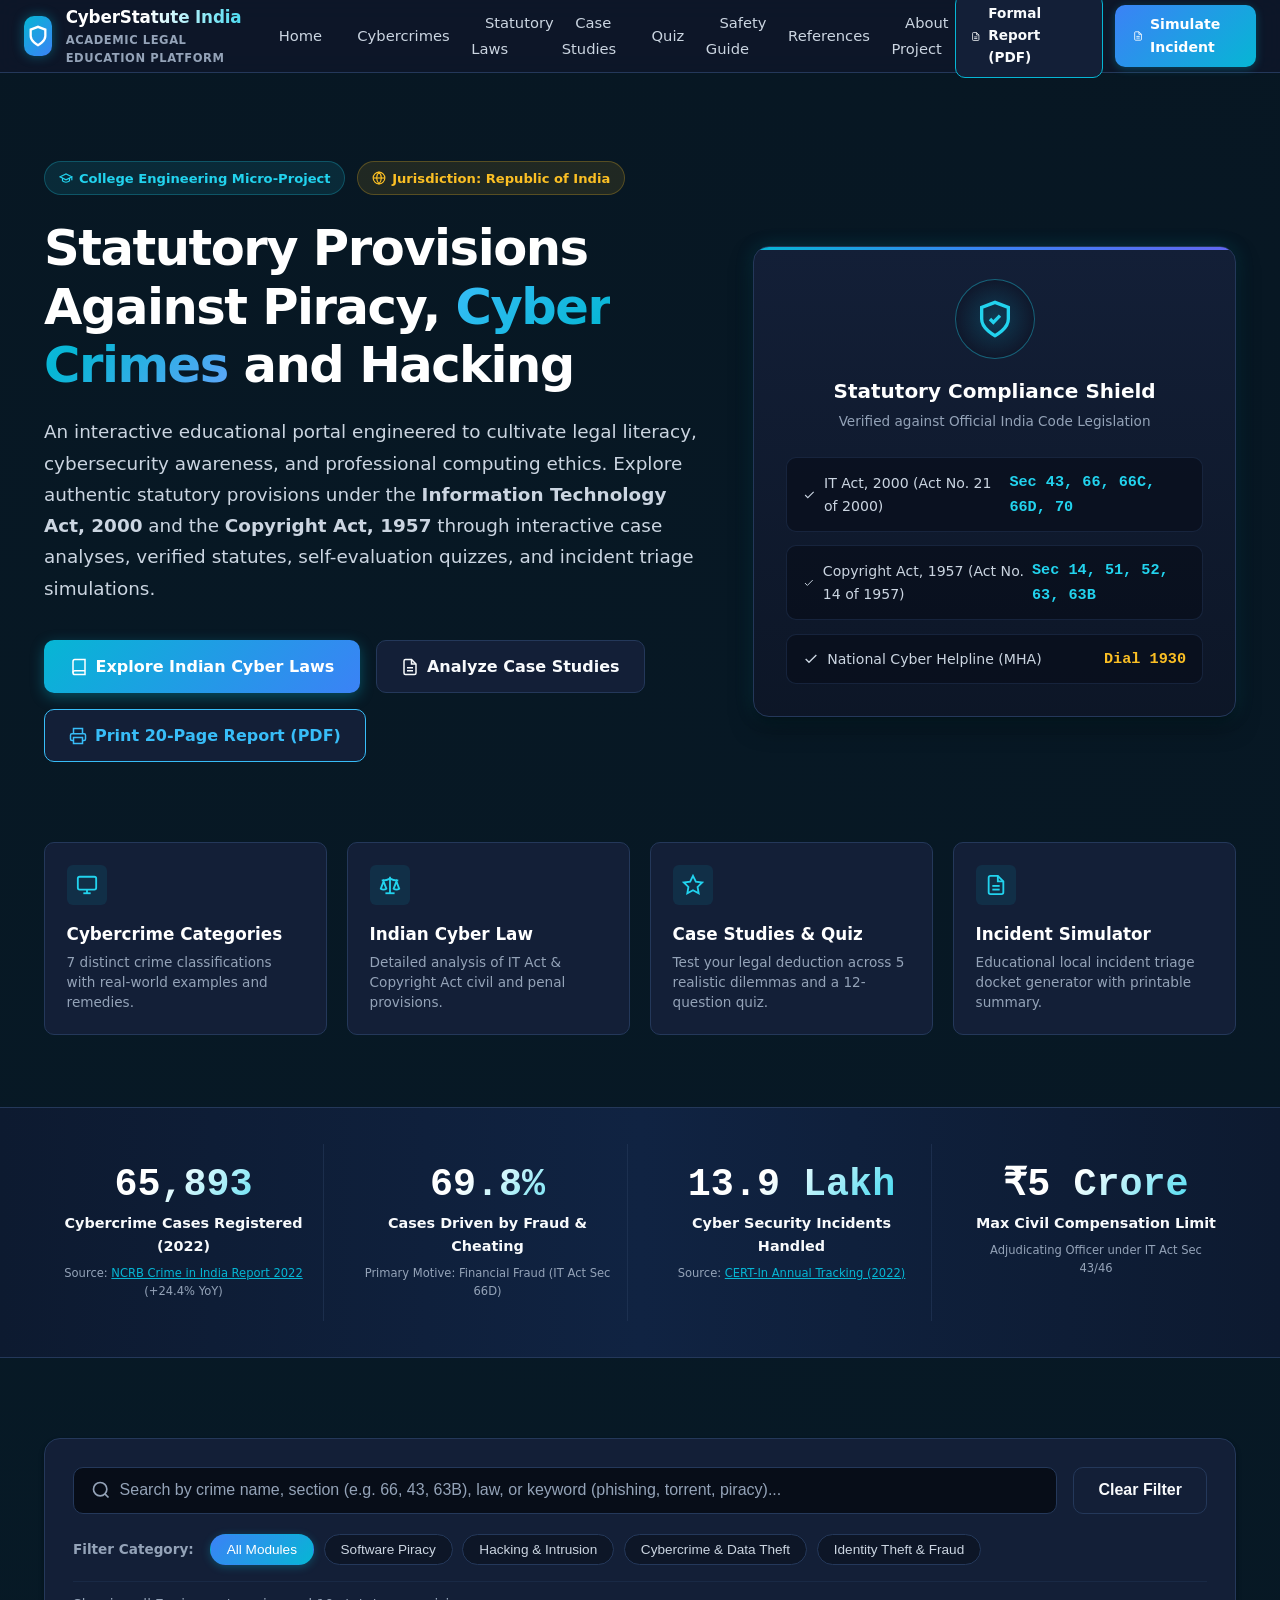
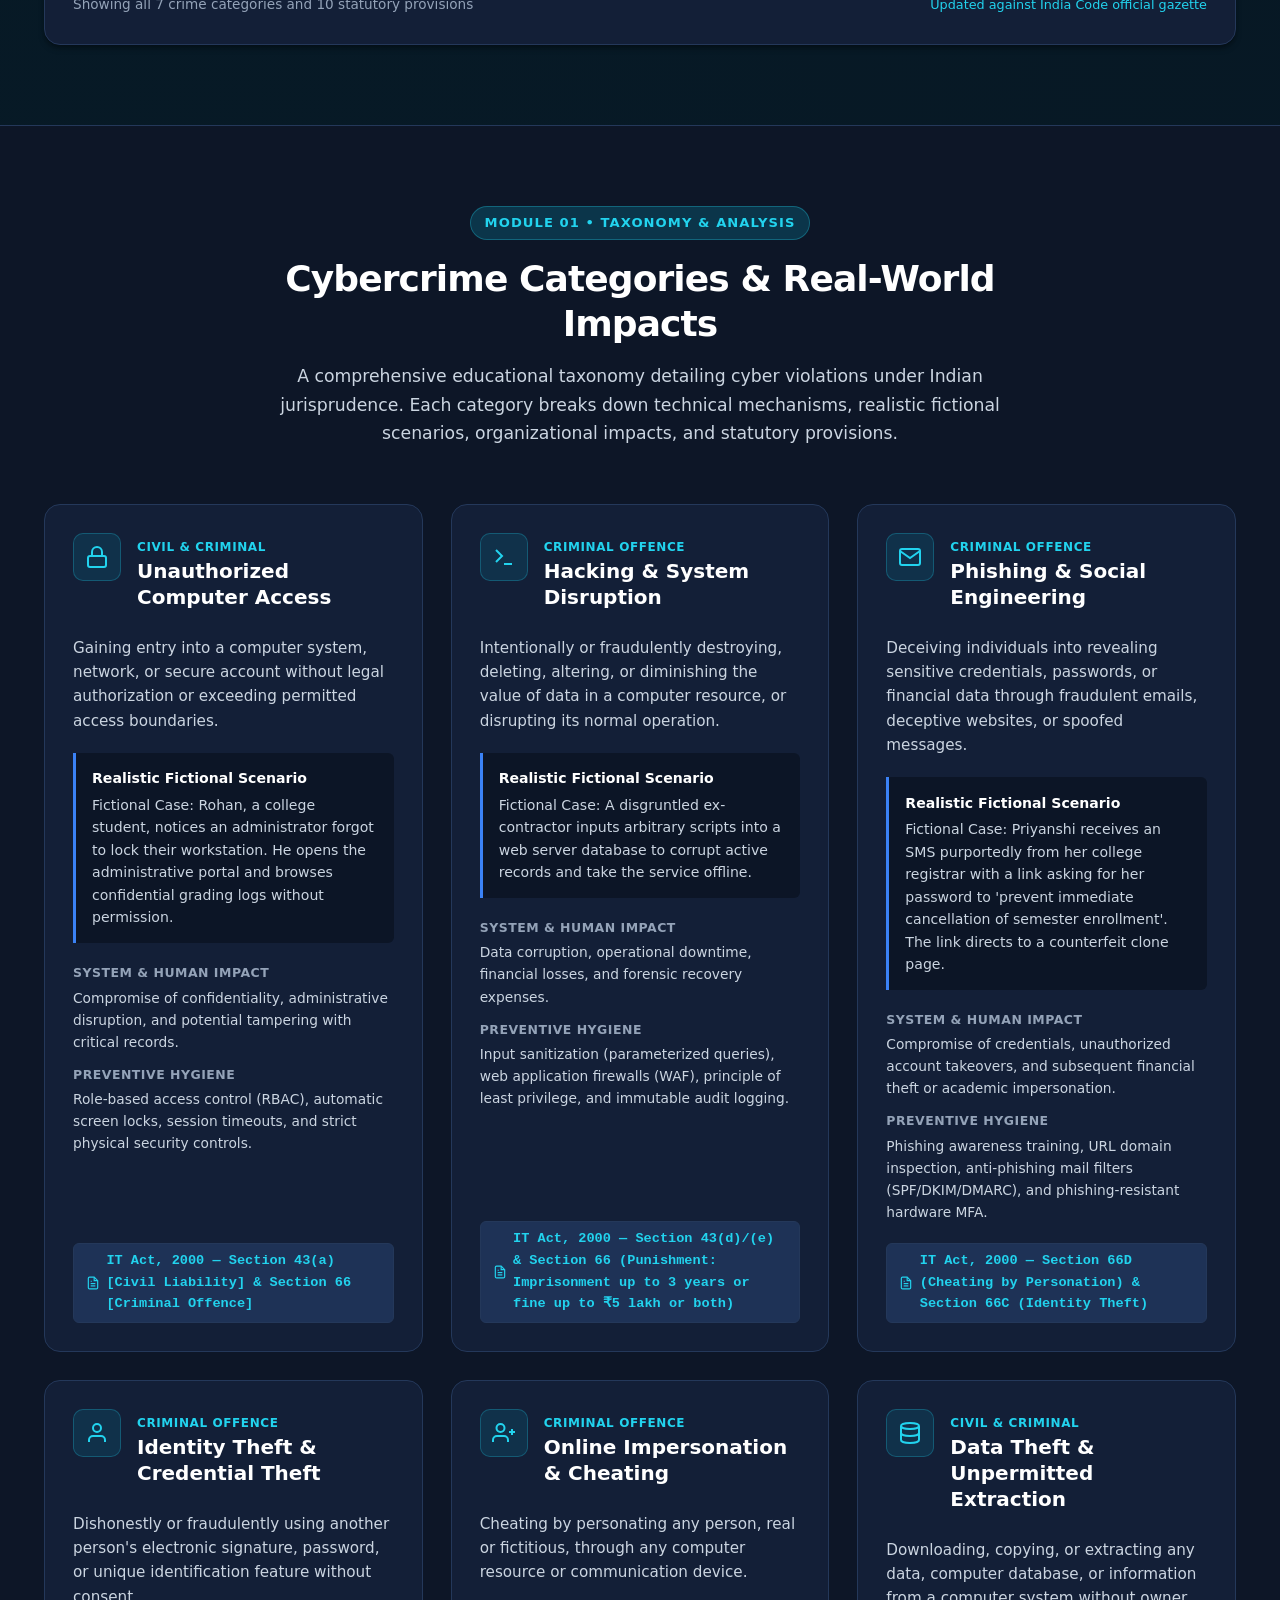
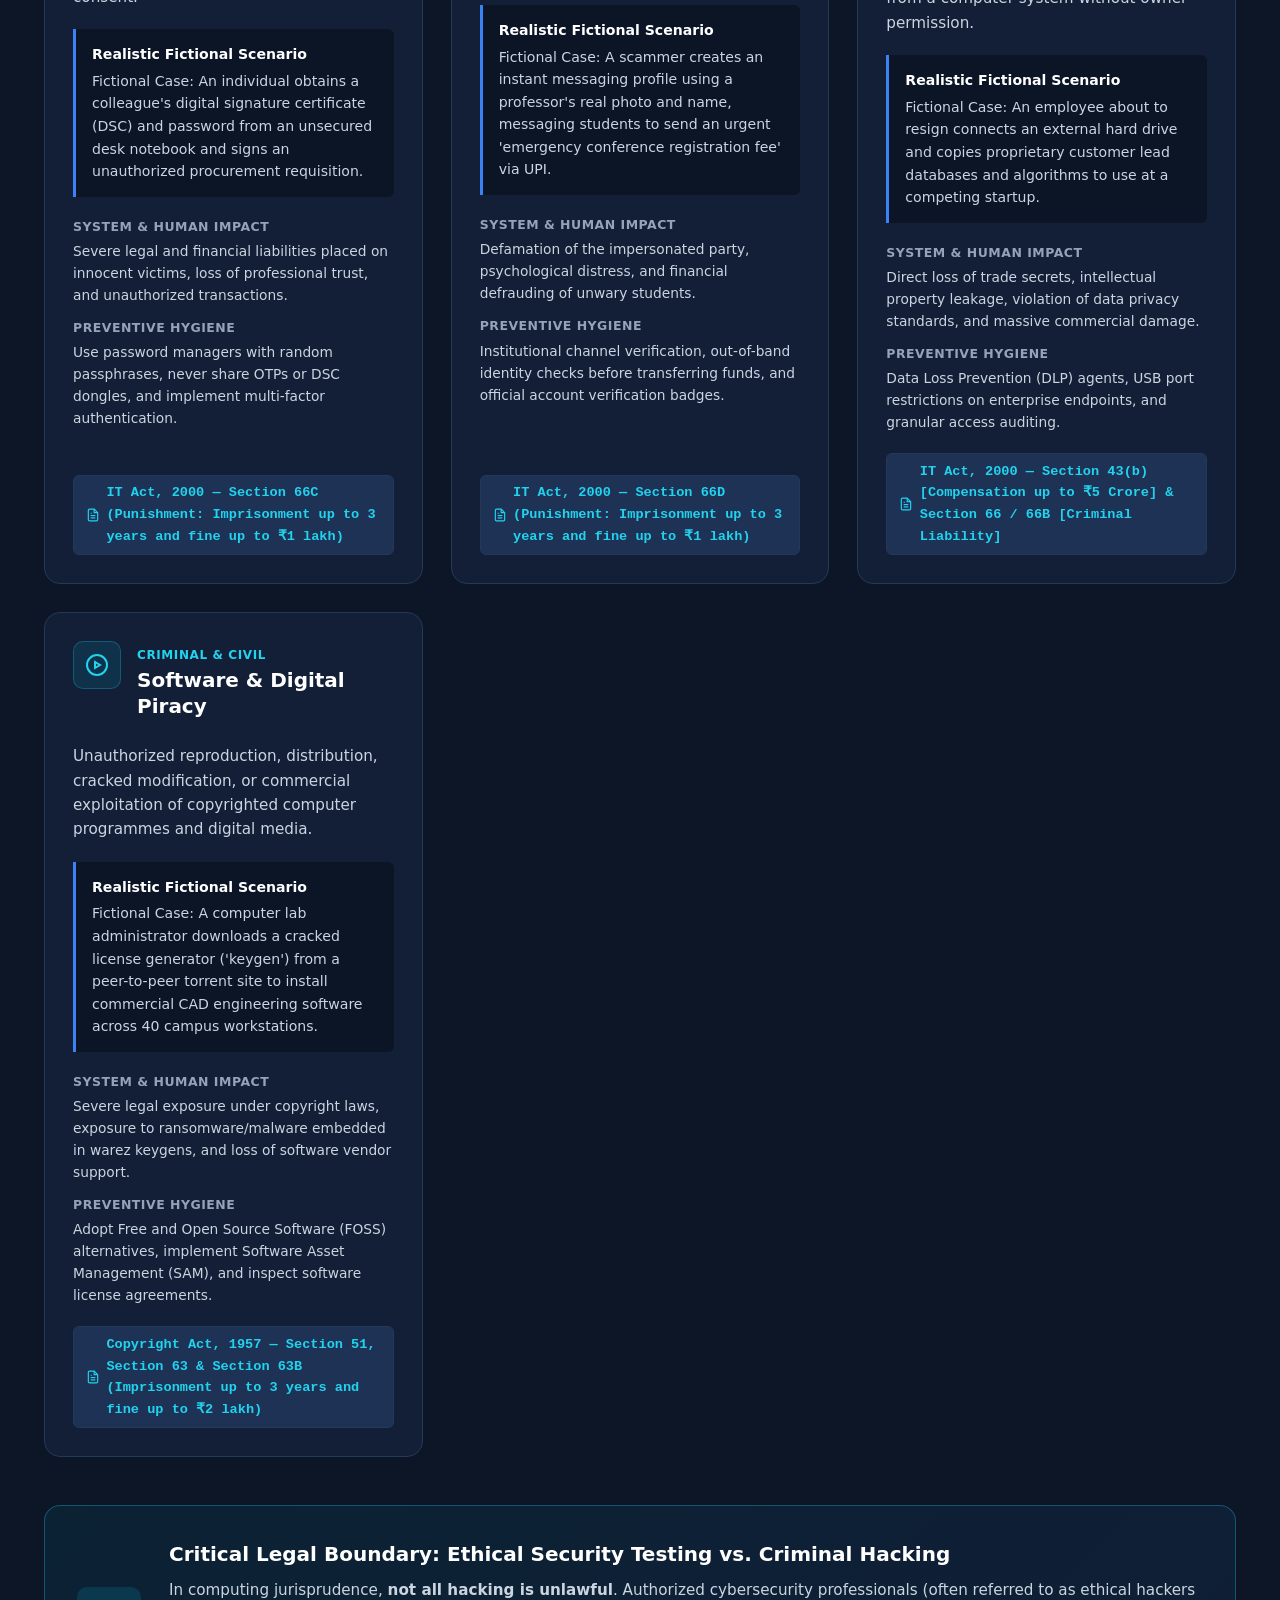
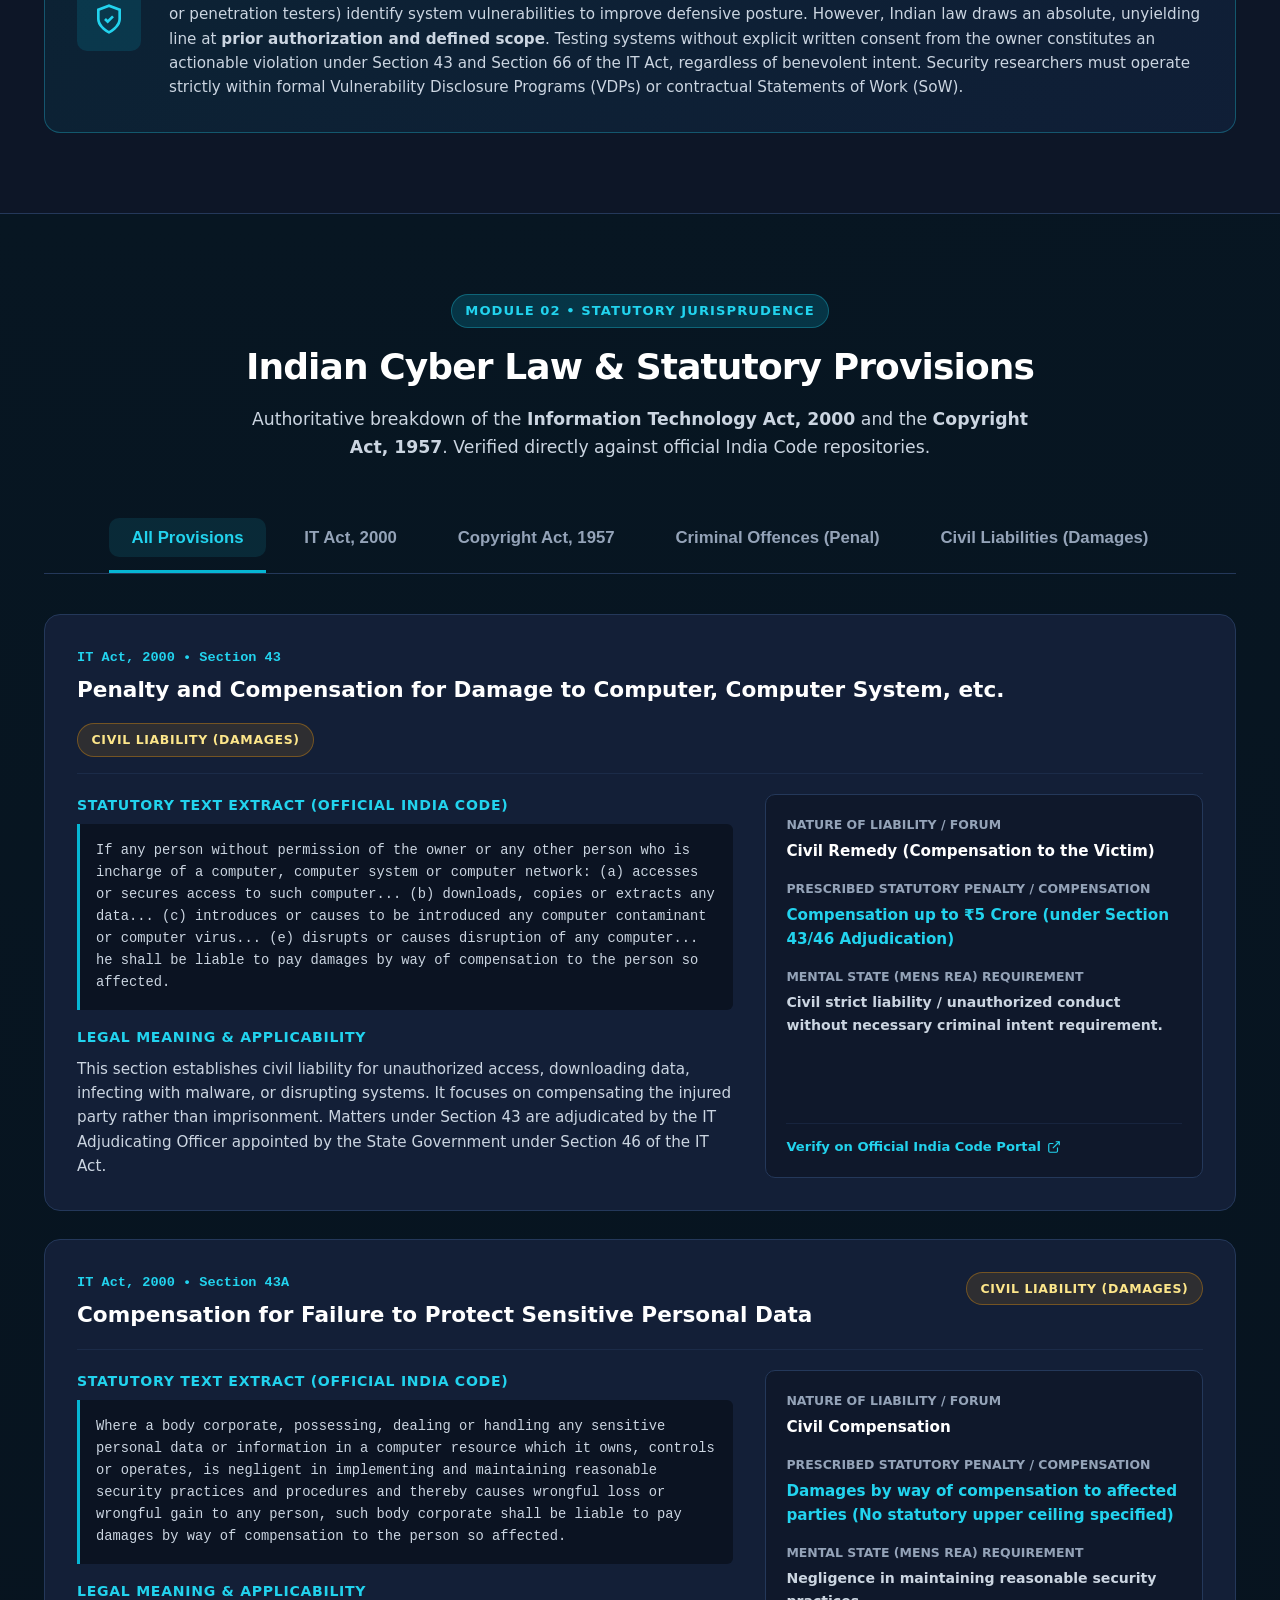
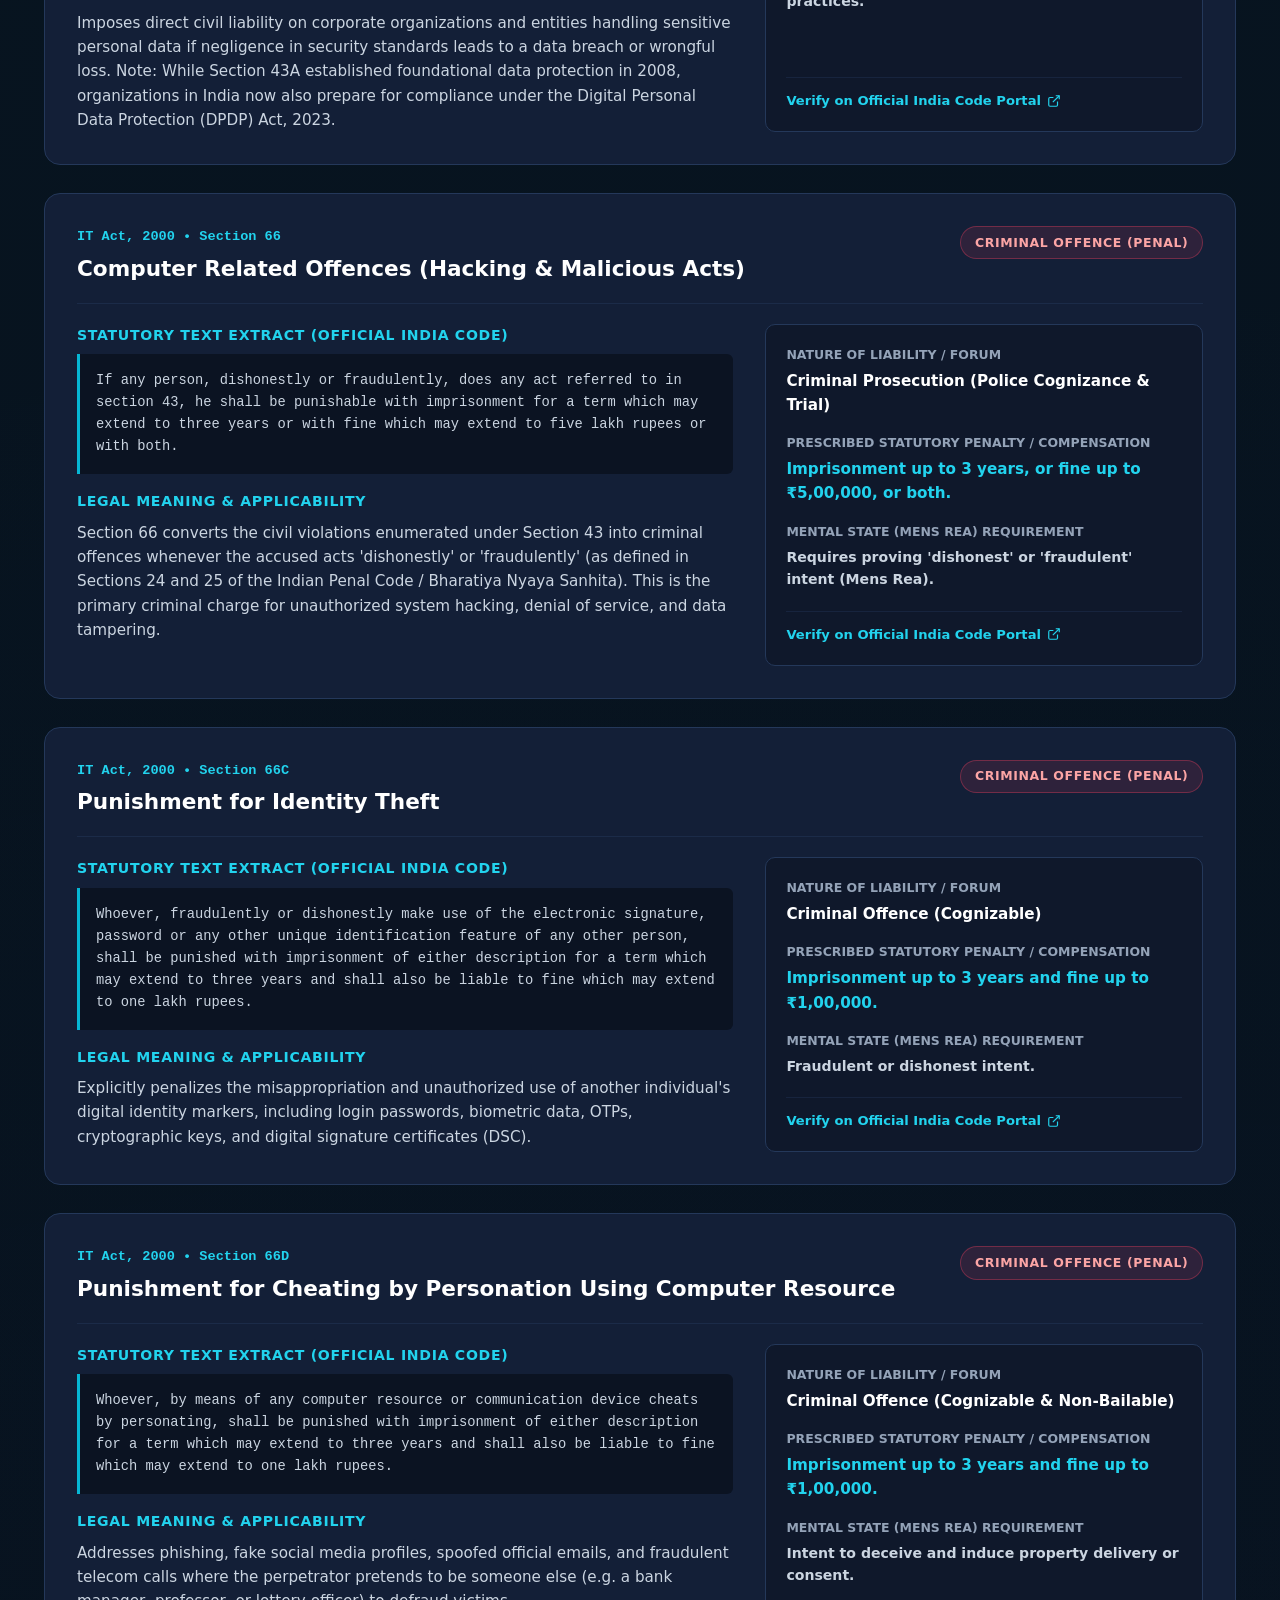
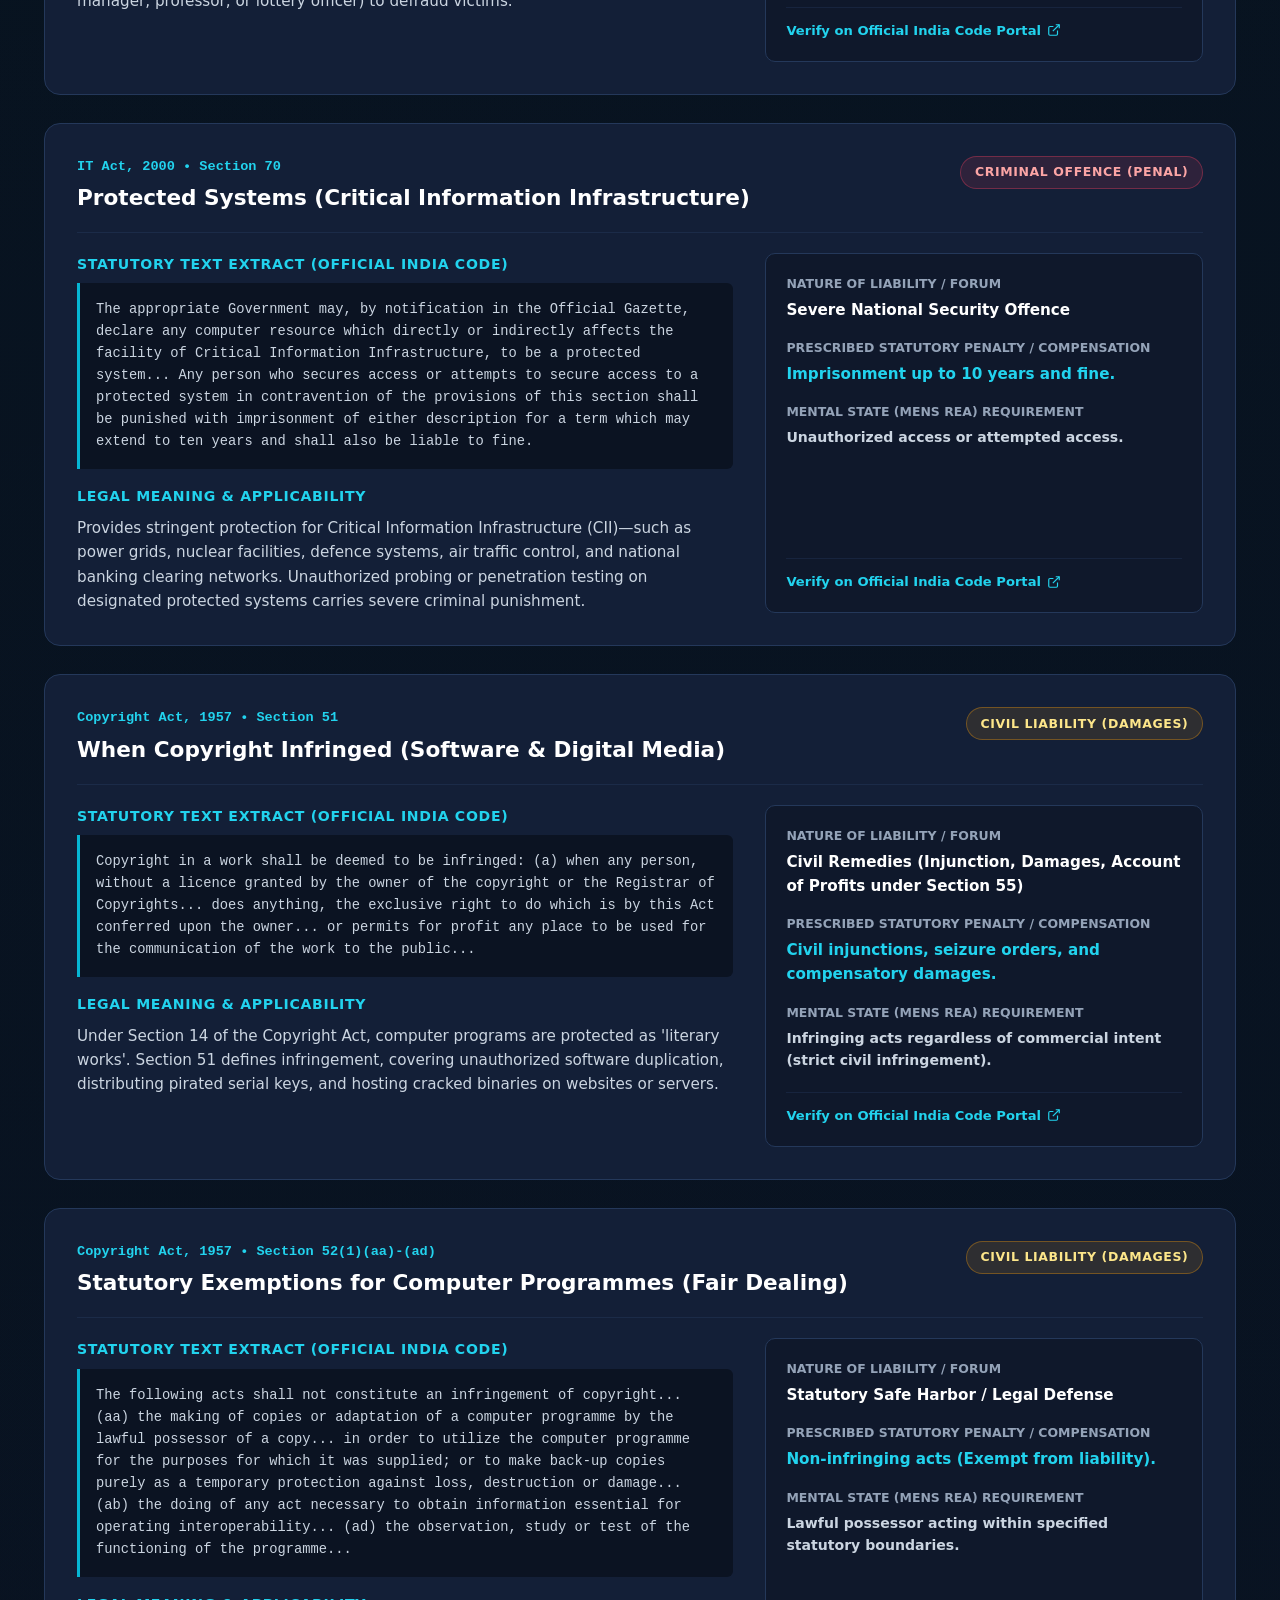
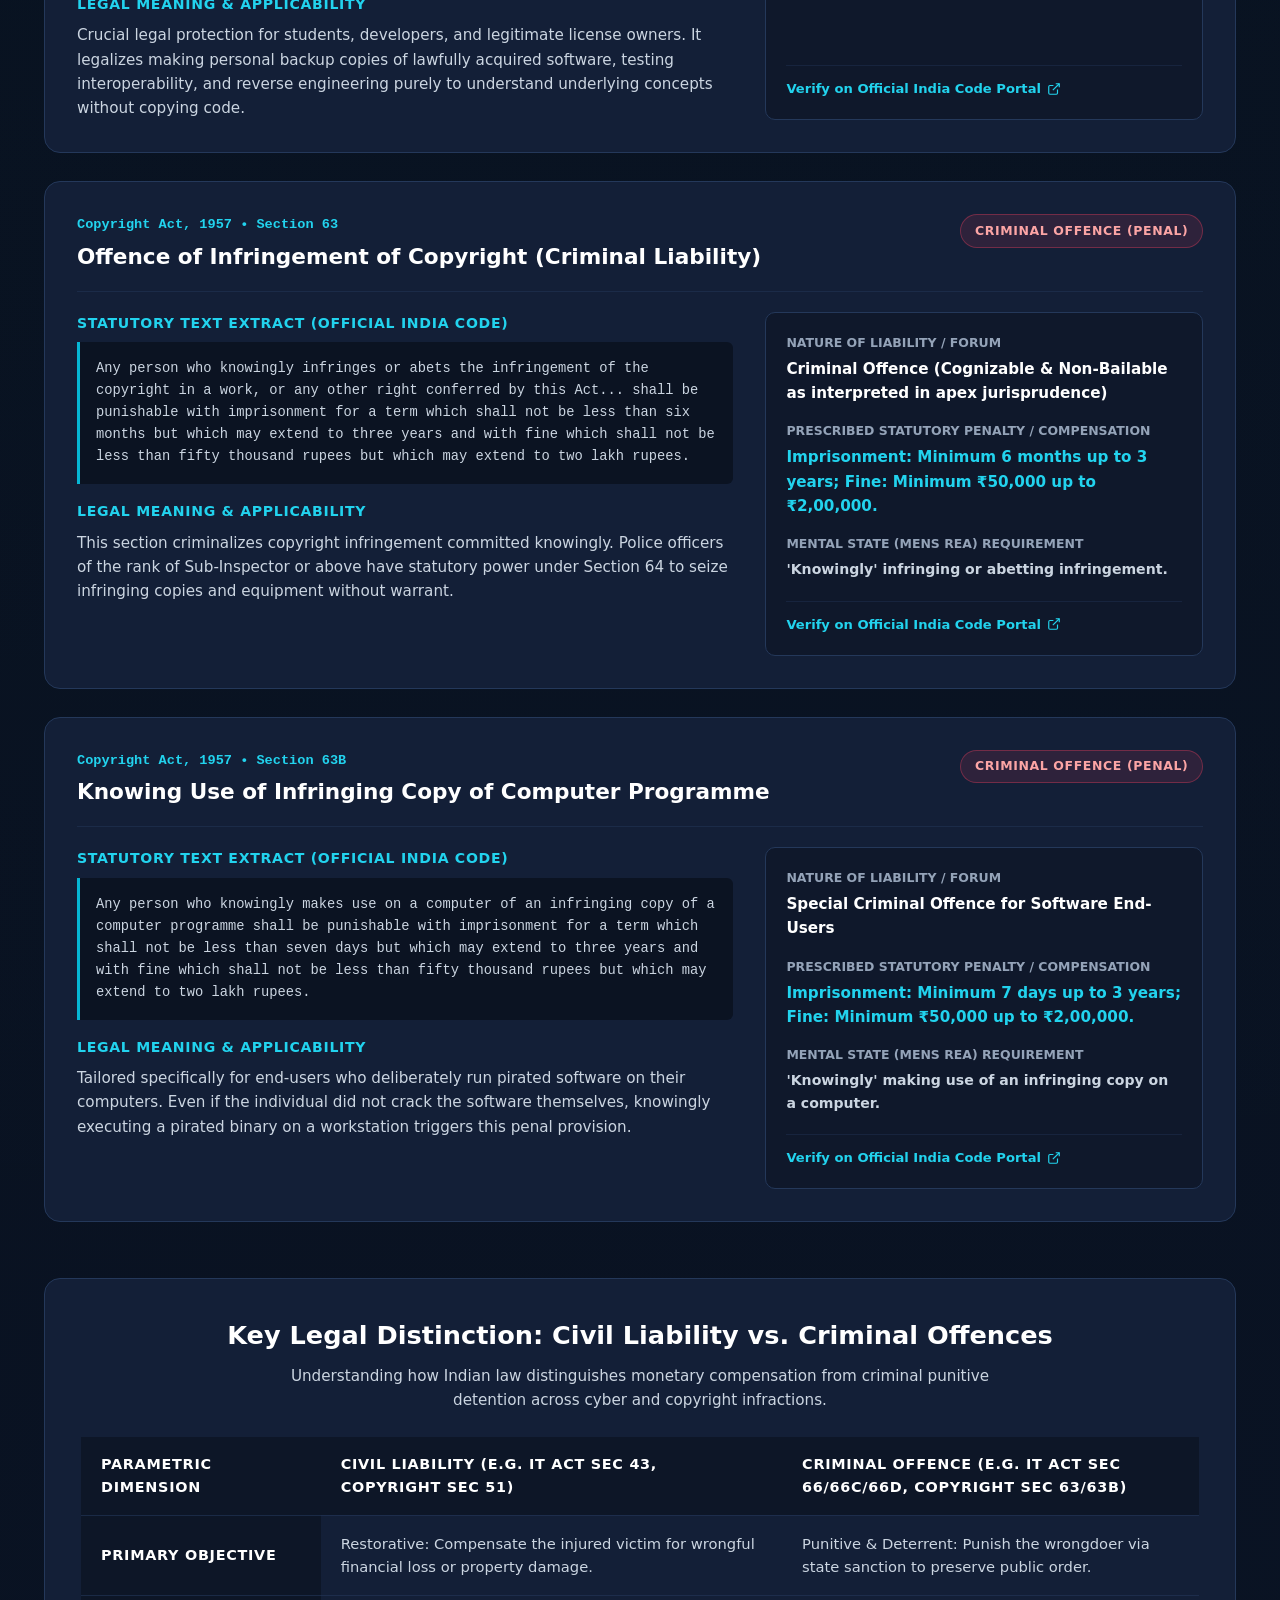
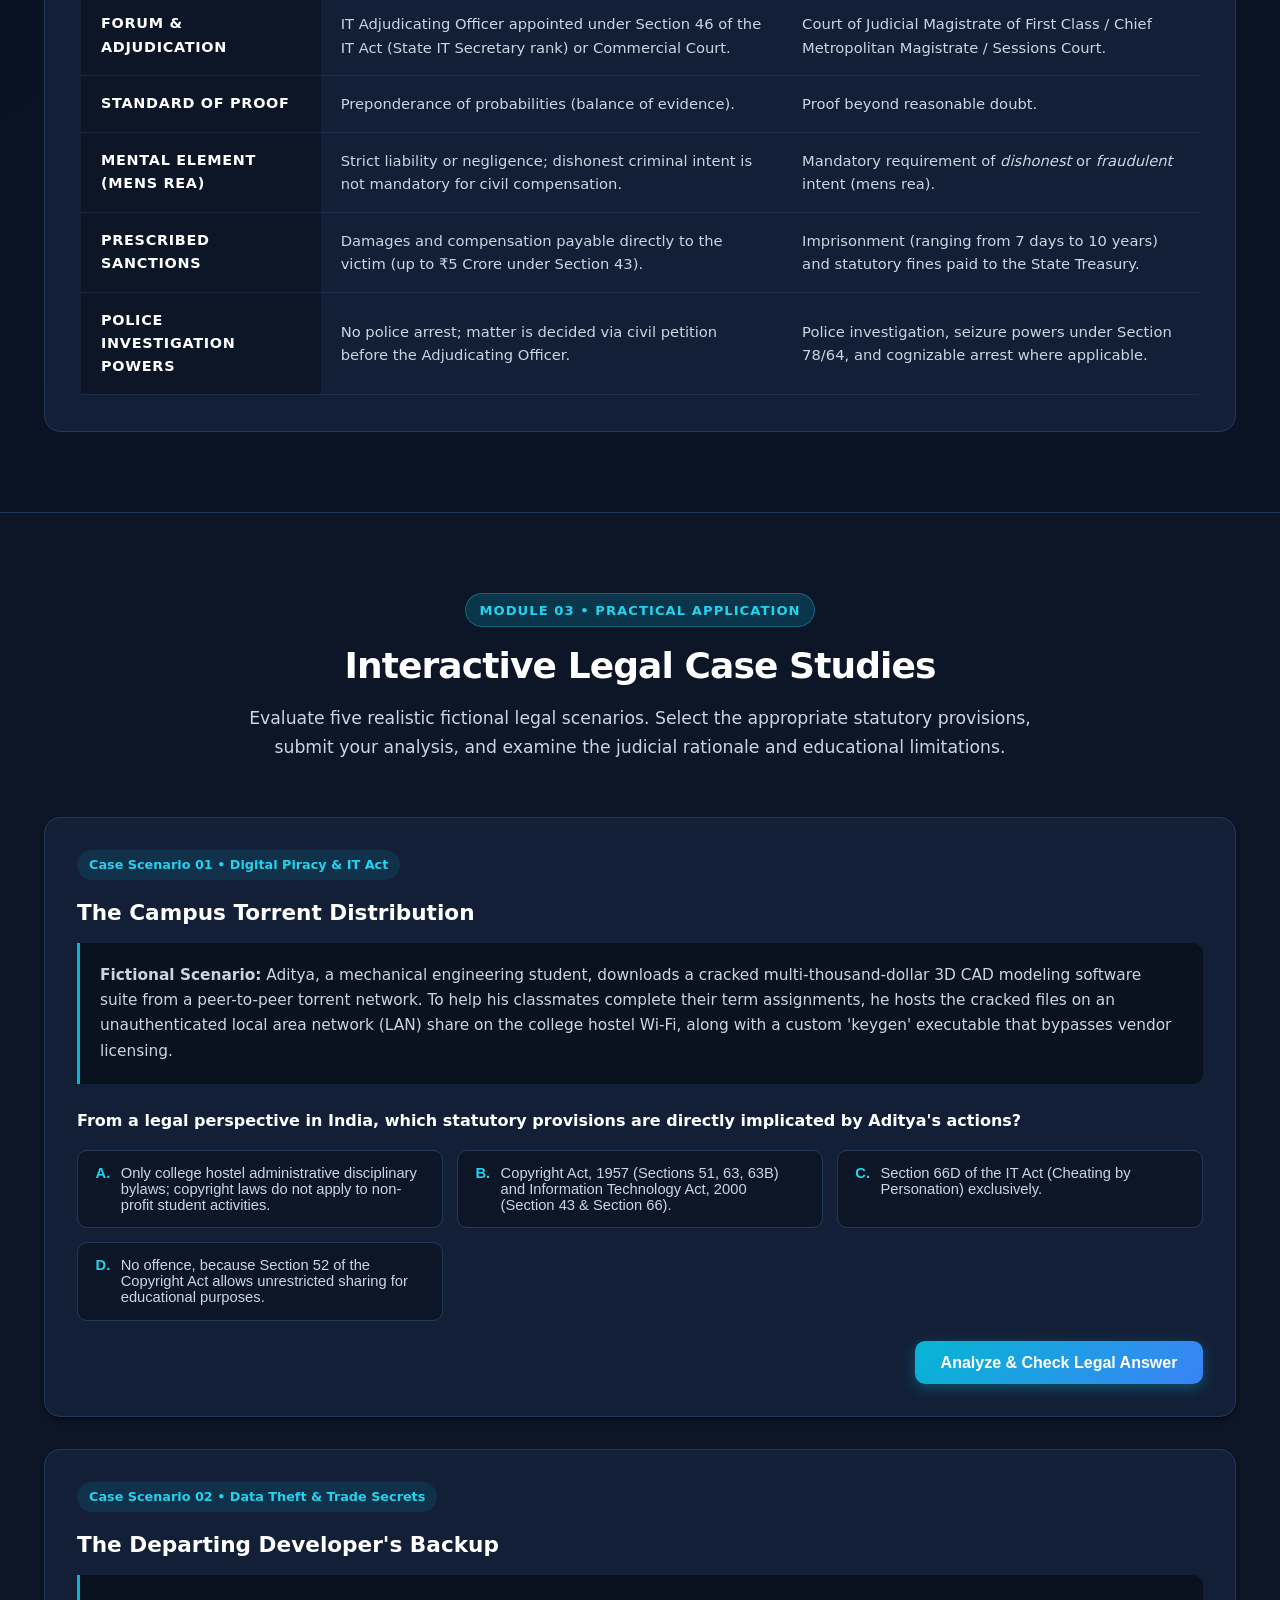
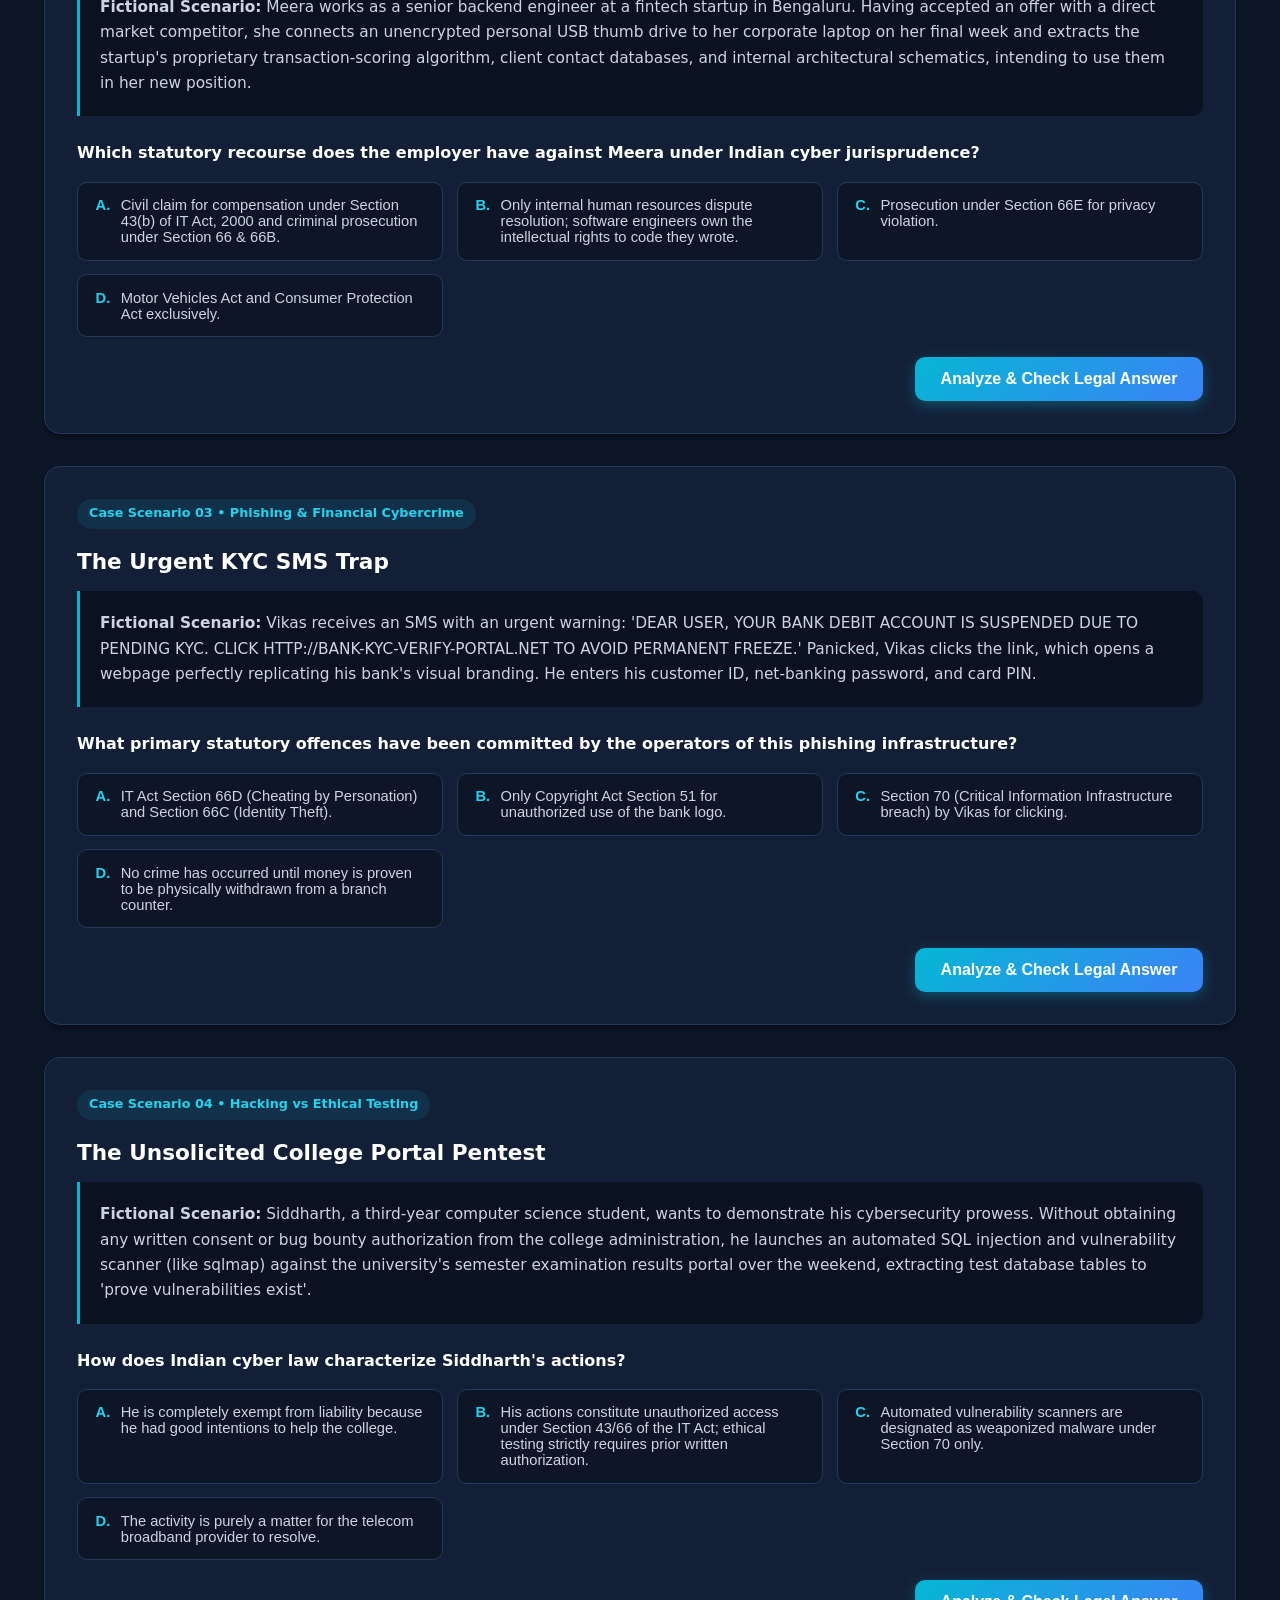
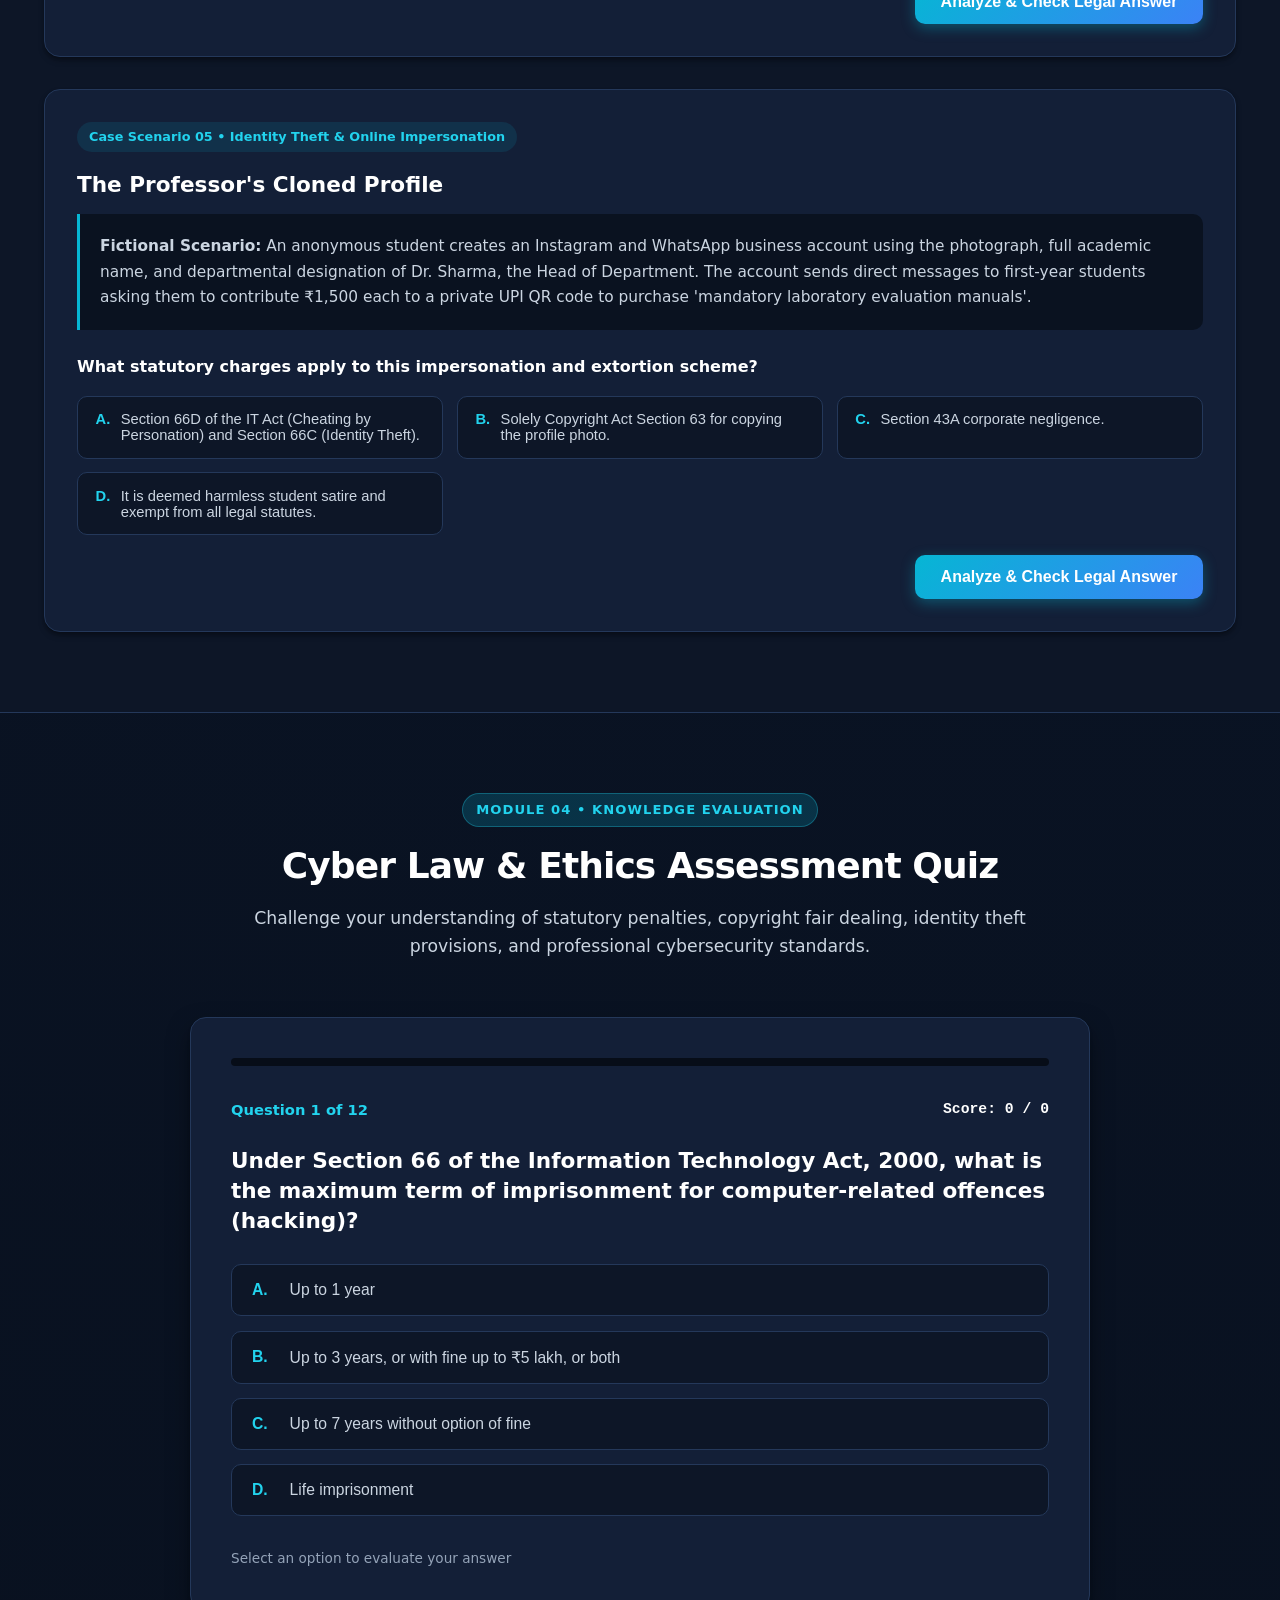
==== commit e0d0910f: "generate document" ====
--- a/index.html
+++ b/index.html
@@ -44,6 +44,10 @@
       </nav>
 
       <div class="nav-actions">
+        <a href="report.html" target="_blank" class="btn-secondary" style="padding: 0.5rem 0.9rem; font-size: 0.85rem; border-color: var(--accent-cyan);">
+          <svg width="15" height="15" viewBox="0 0 24 24" fill="none" stroke="currentColor" stroke-width="2"><path d="M14 2H6a2 2 0 0 0-2 2v16a2 2 0 0 0 2 2h12a2 2 0 0 0 2-2V8z"></path><polyline points="14 2 14 8 20 8"></polyline><line x1="16" y1="13" x2="8" y2="13"></line><line x1="16" y1="17" x2="8" y2="17"></line></svg>
+          <span>Formal Report (PDF)</span>
+        </a>
         <a href="#incident-simulator" class="btn-report-nav">
           <svg width="16" height="16" viewBox="0 0 24 24" fill="none" stroke="currentColor" stroke-width="2"><path d="M14 2H6a2 2 0 0 0-2 2v16a2 2 0 0 0 2 2h12a2 2 0 0 0 2-2V8z"></path><polyline points="14 2 14 8 20 8"></polyline><line x1="16" y1="13" x2="8" y2="13"></line><line x1="16" y1="17" x2="8" y2="17"></line></svg>
           <span>Simulate Incident</span>
@@ -91,6 +95,10 @@
               <a href="#cases" class="btn-secondary">
                 <svg width="18" height="18" viewBox="0 0 24 24" fill="none" stroke="currentColor" stroke-width="2"><path d="M14 2H6a2 2 0 0 0-2 2v16a2 2 0 0 0 2 2h12a2 2 0 0 0 2-2V8z"></path><polyline points="14 2 14 8 20 8"></polyline><line x1="16" y1="13" x2="8" y2="13"></line><line x1="16" y1="17" x2="8" y2="17"></line></svg>
                 <span>Analyze Case Studies</span>
+              </a>
+              <a href="report.html" target="_blank" class="btn-secondary" style="border-color: #38bdf8; color: #38bdf8;">
+                <svg width="18" height="18" viewBox="0 0 24 24" fill="none" stroke="currentColor" stroke-width="2"><polyline points="6 9 6 2 18 2 18 9"></polyline><path d="M6 18H4a2 2 0 0 1-2-2v-5a2 2 0 0 1 2-2h16a2 2 0 0 1 2 2v5a2 2 0 0 1-2 2h-2"></path><rect x="6" y="14" width="12" height="8"></rect></svg>
+                <span>Print 20-Page Report (PDF)</span>
               </a>
             </div>
           </div>
